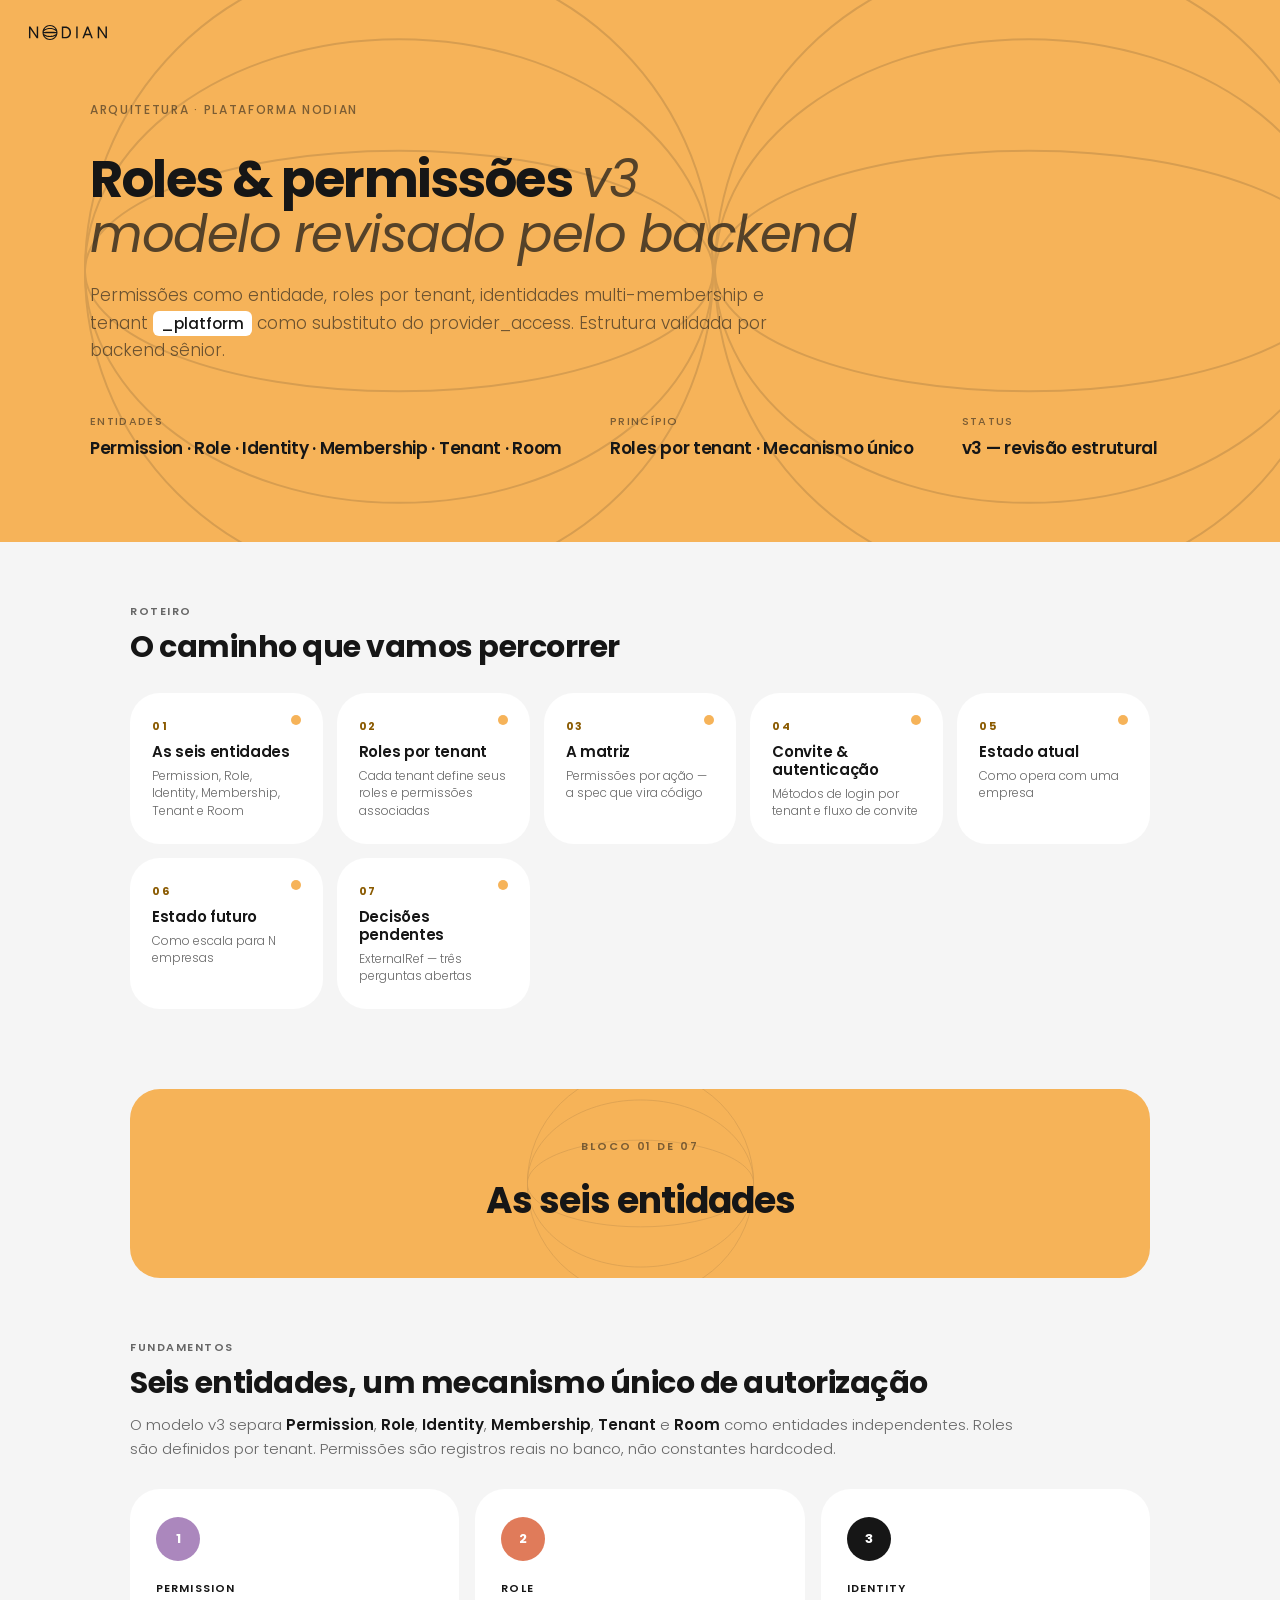
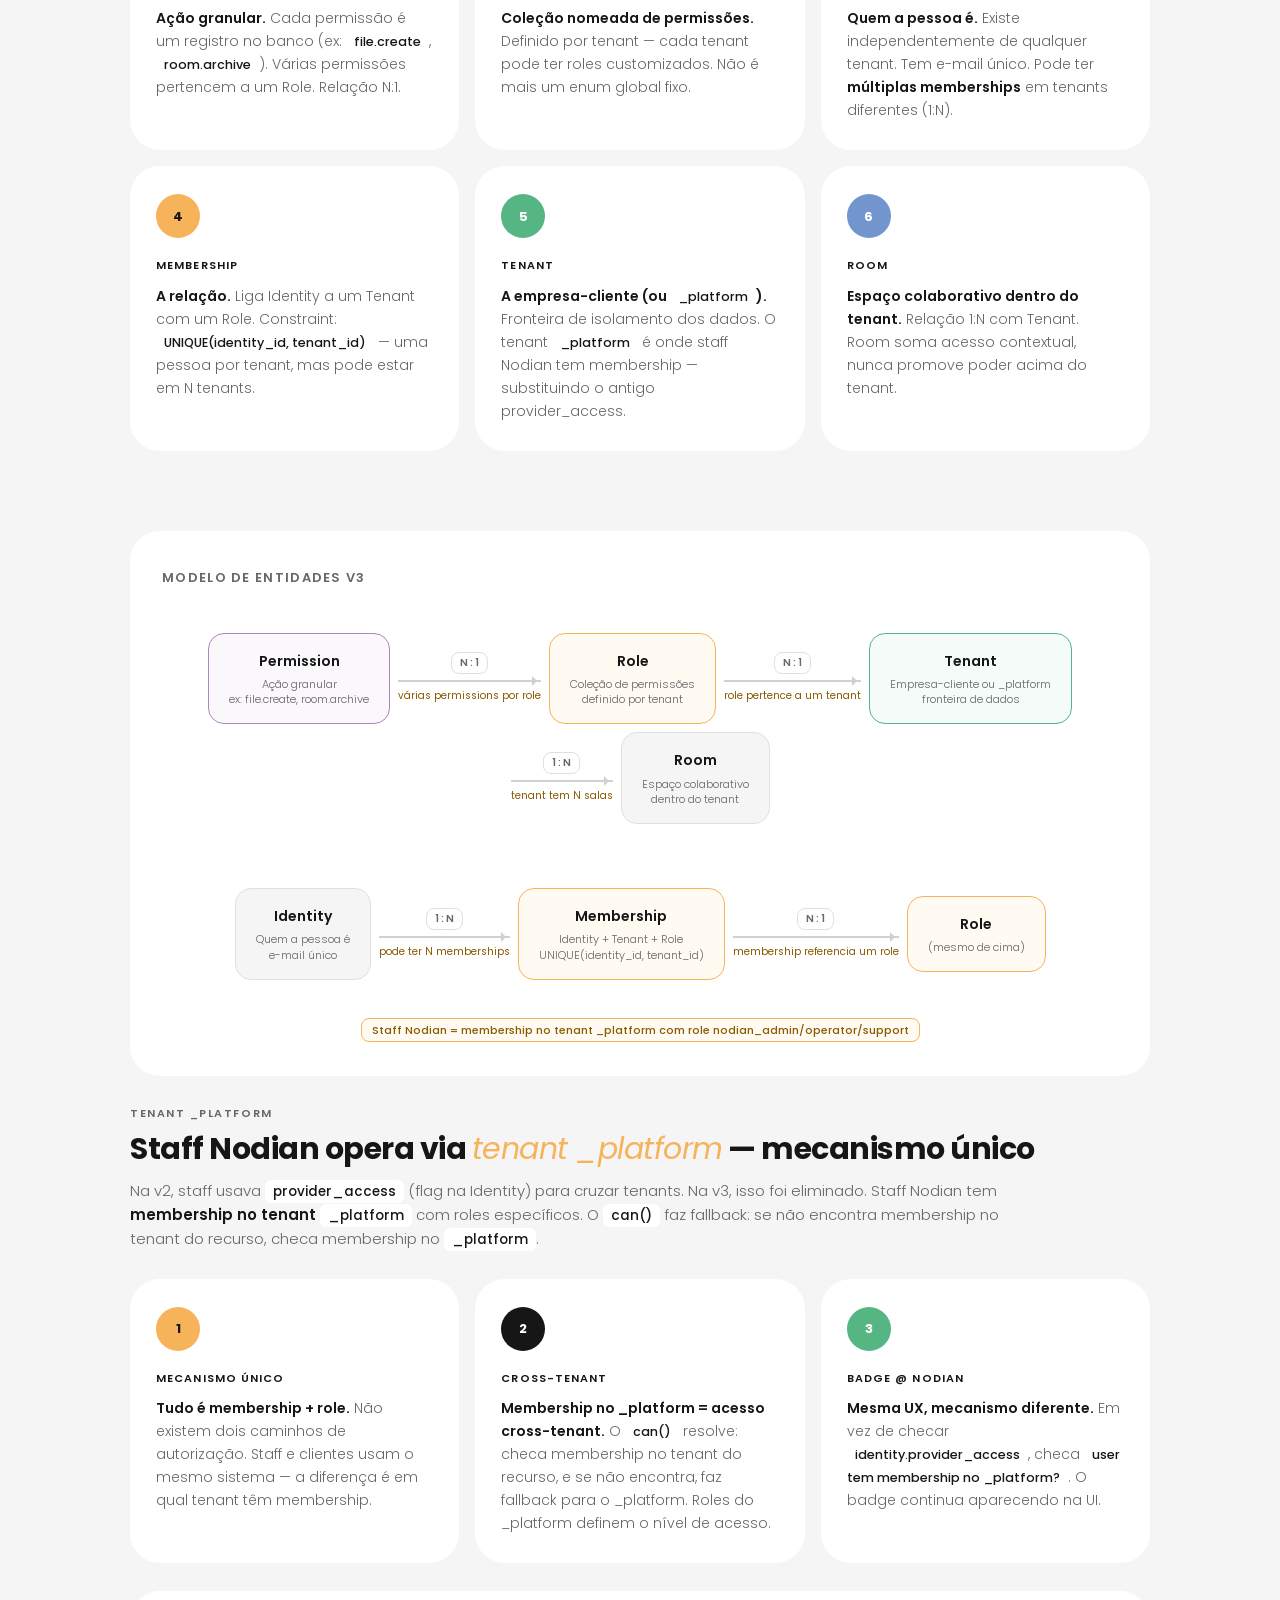
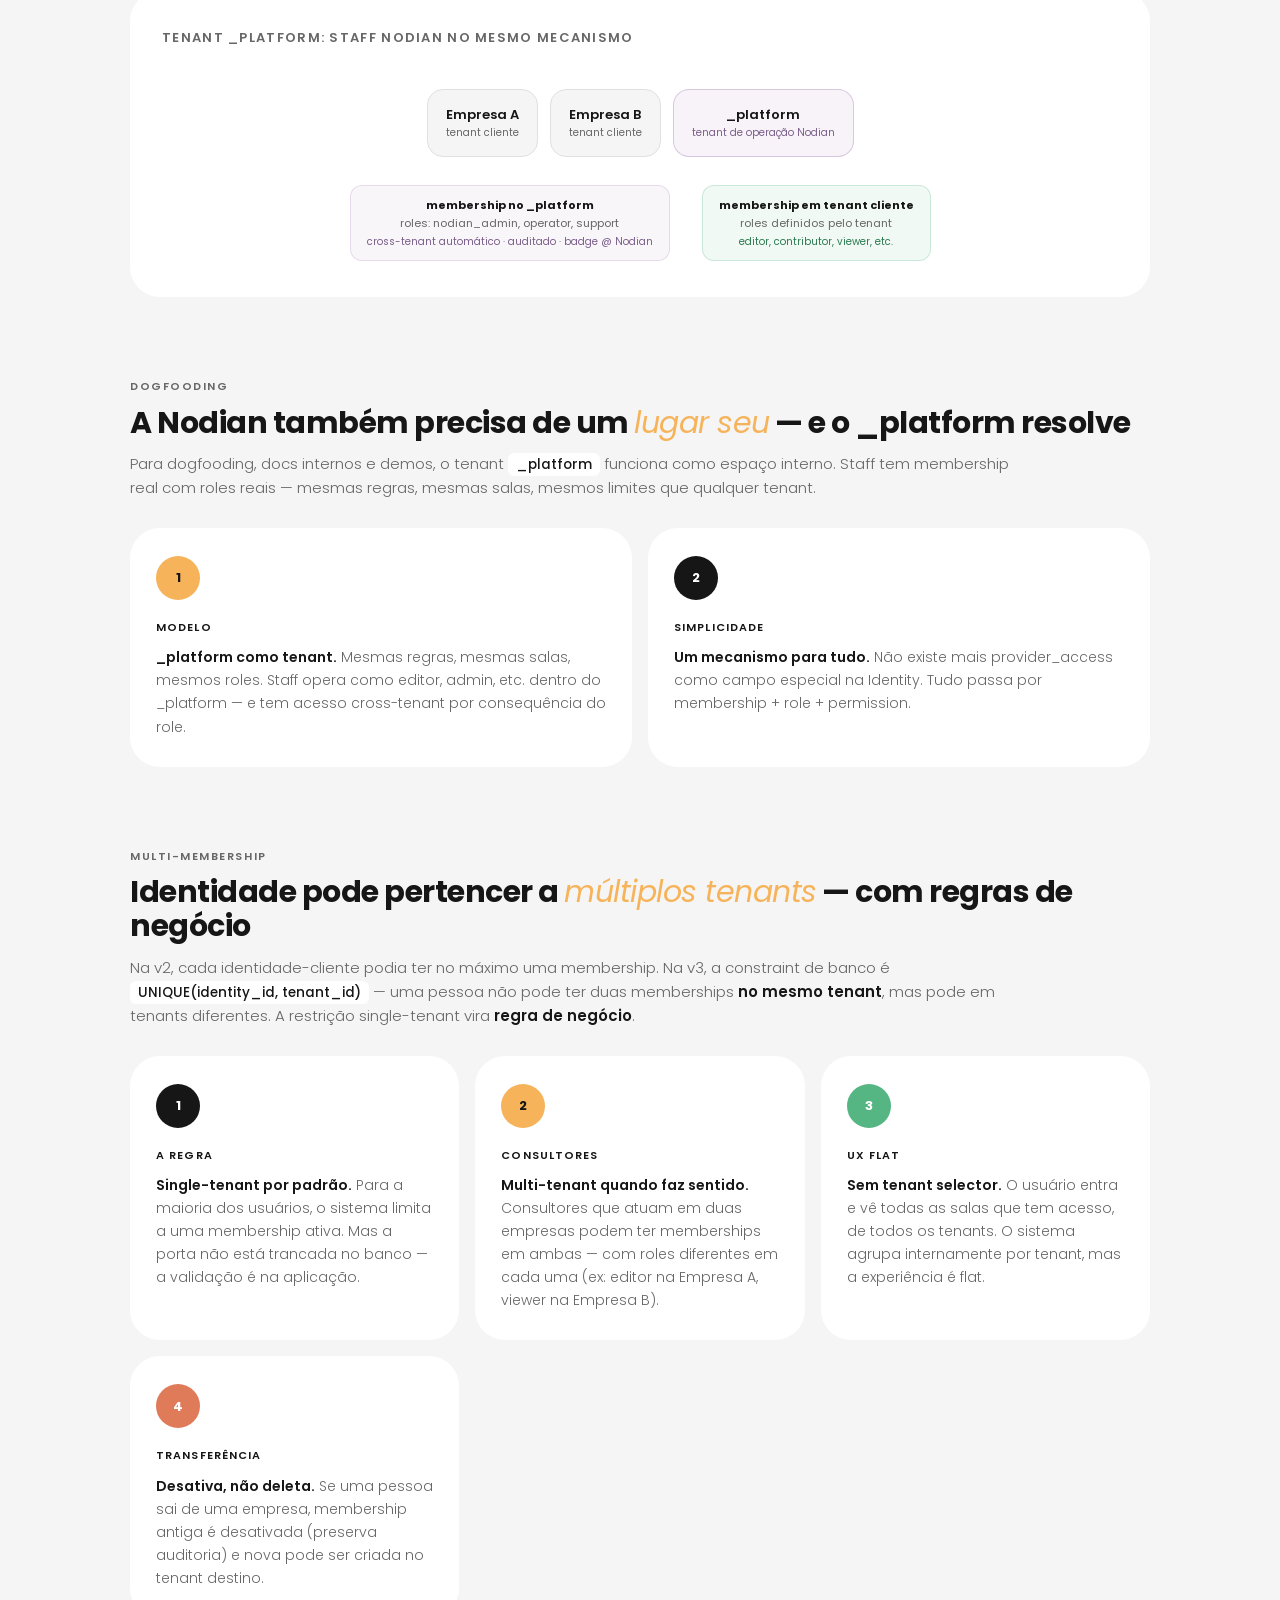
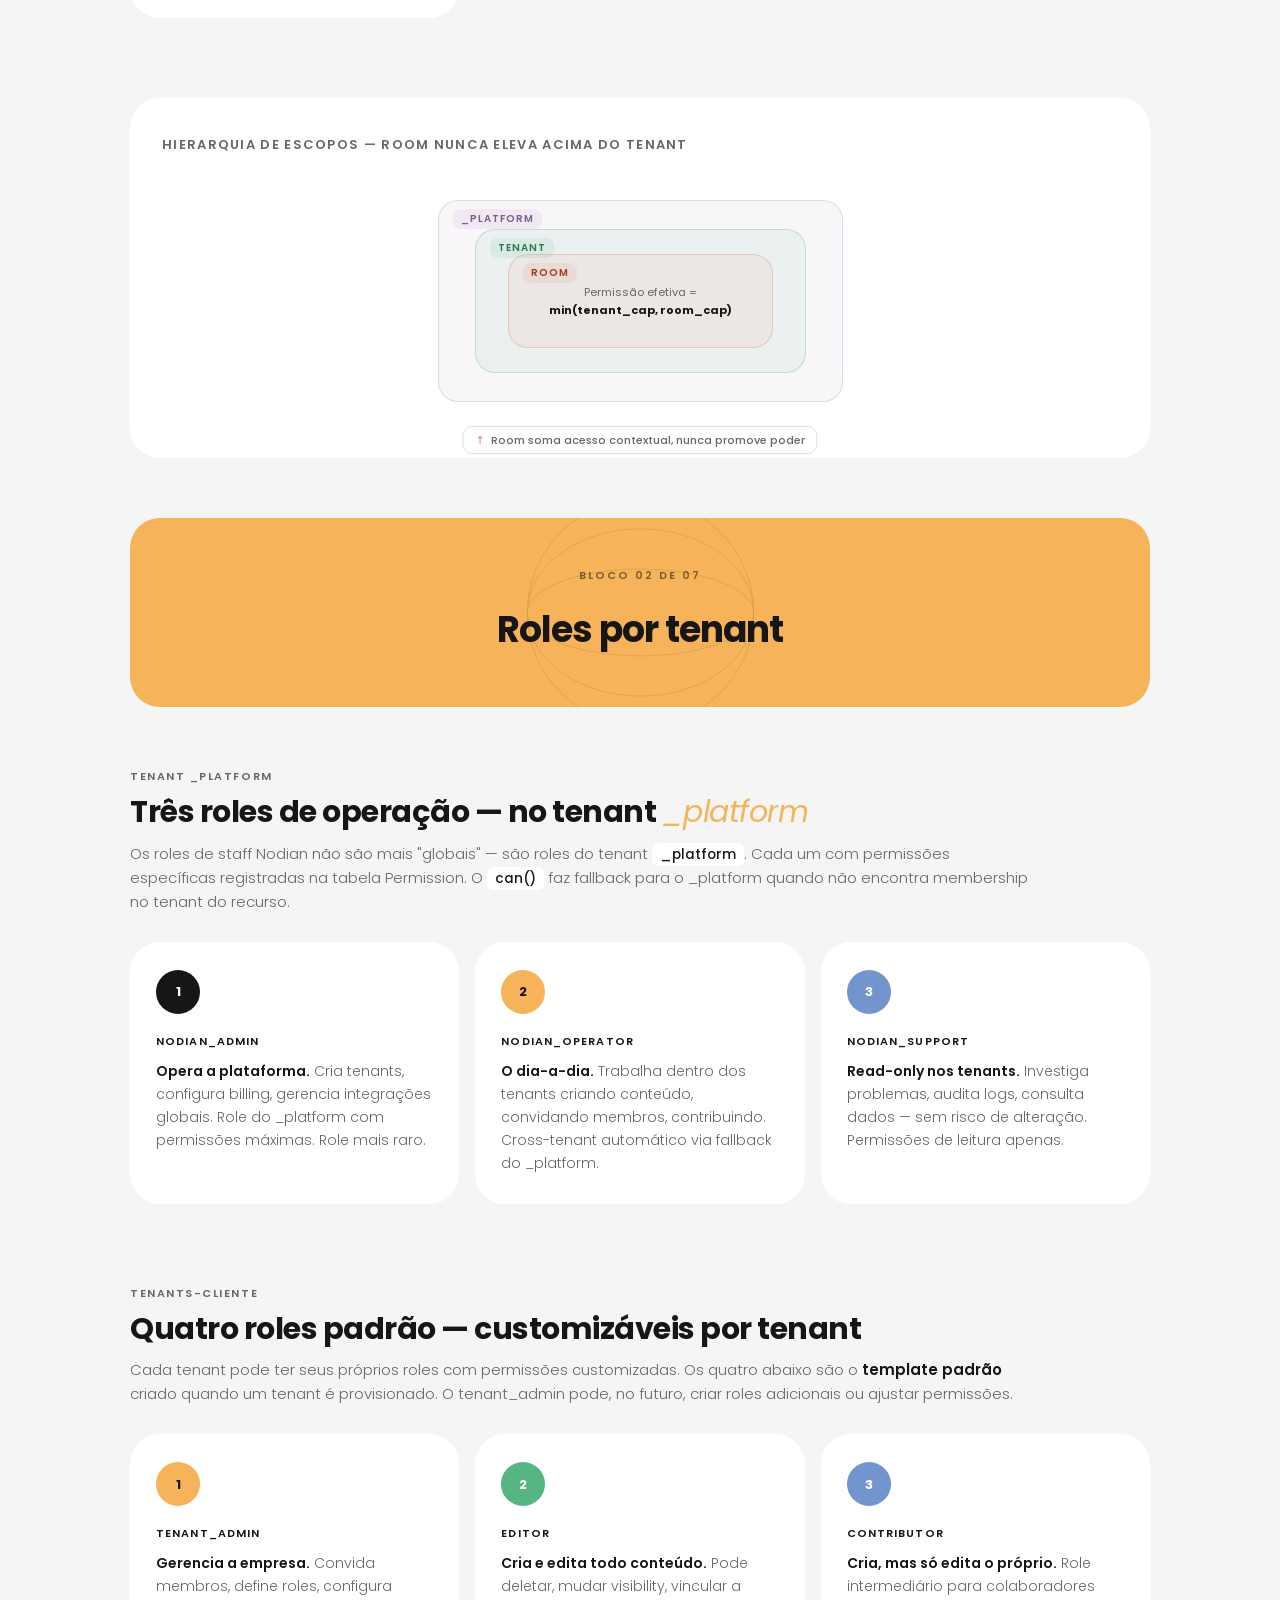
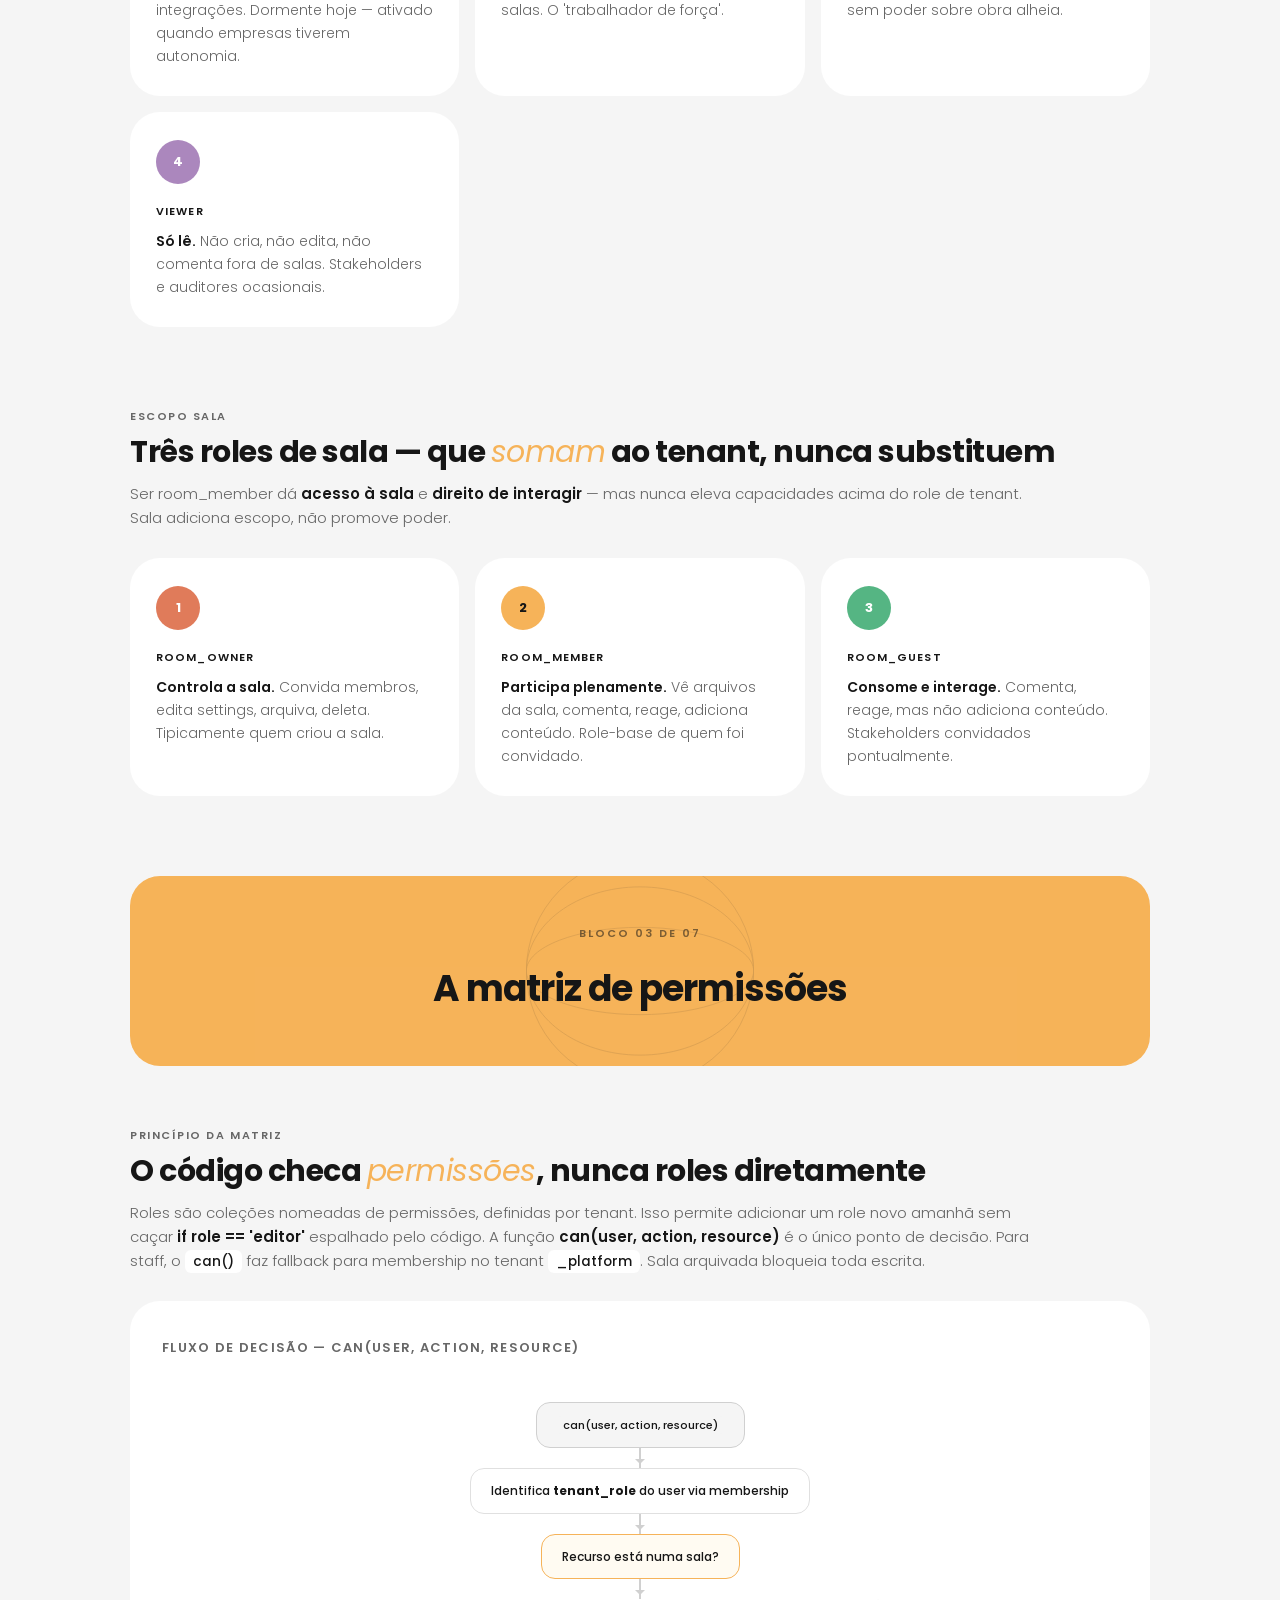
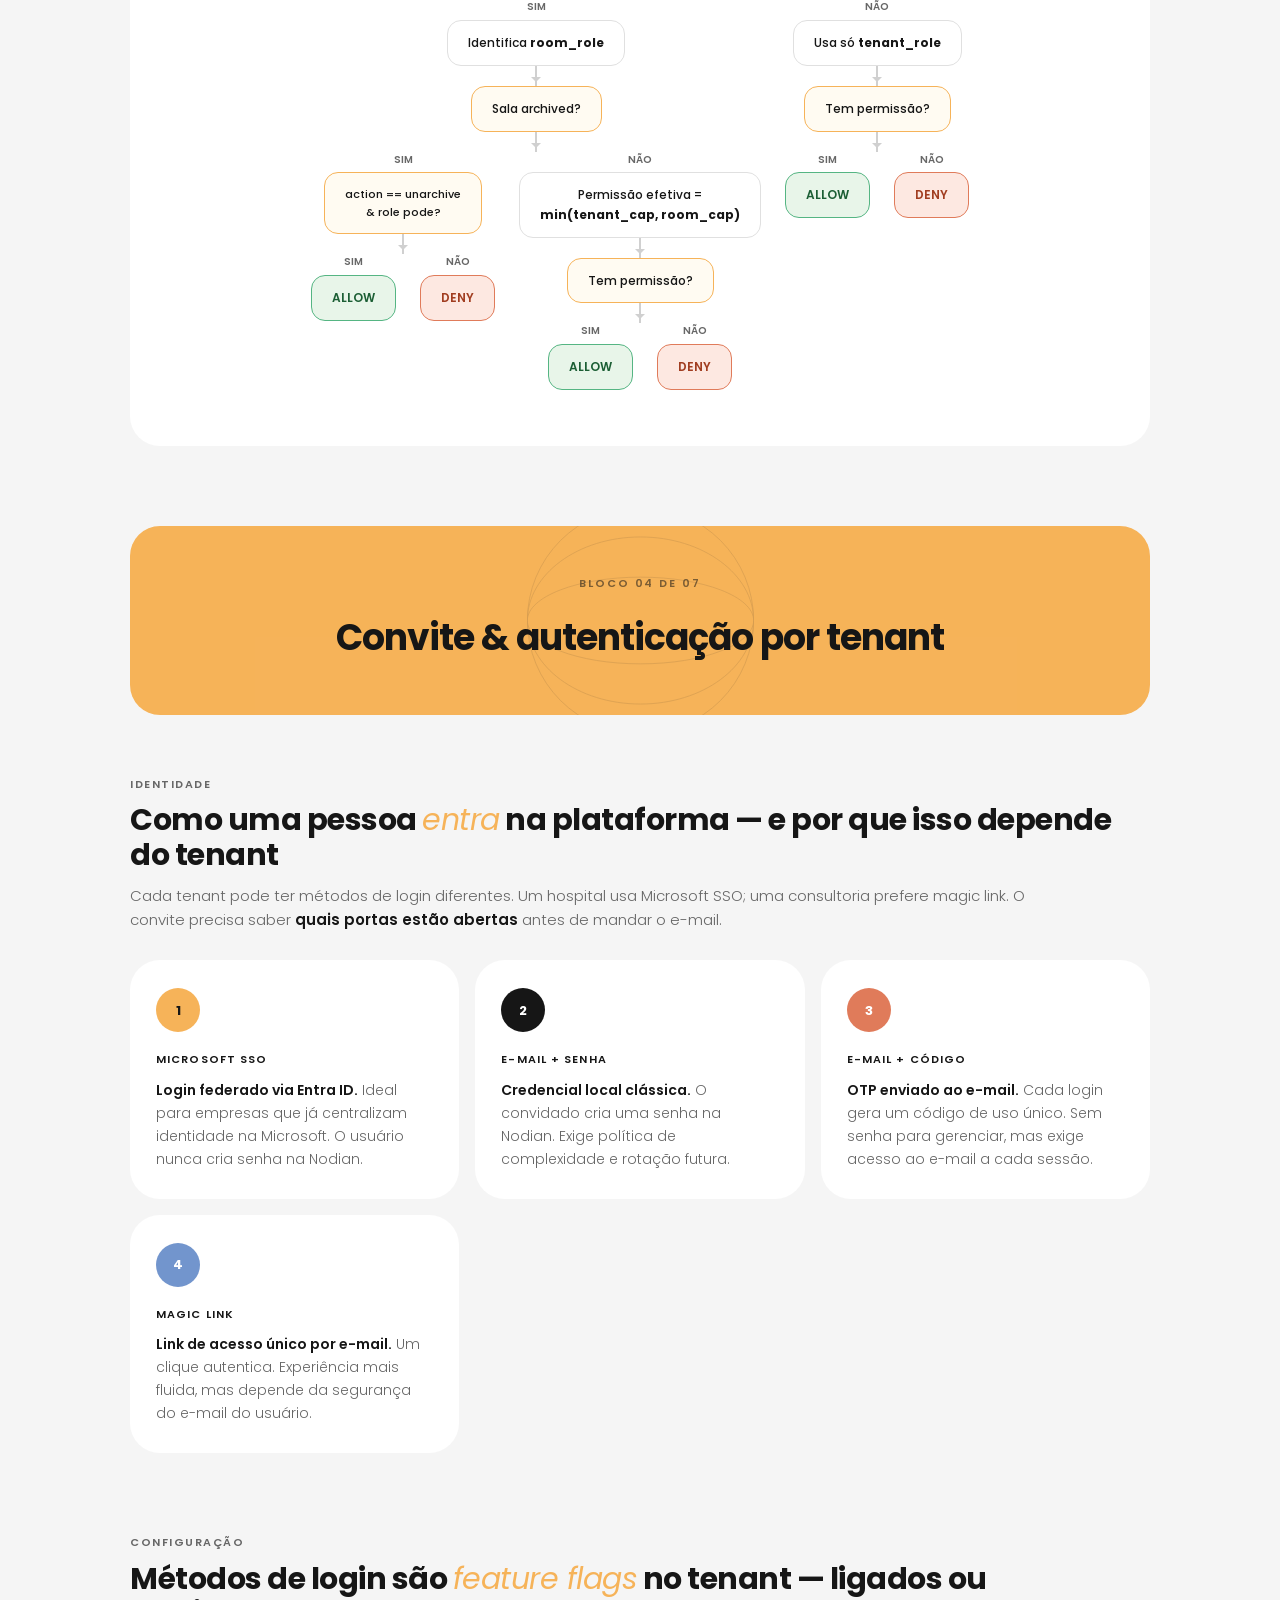
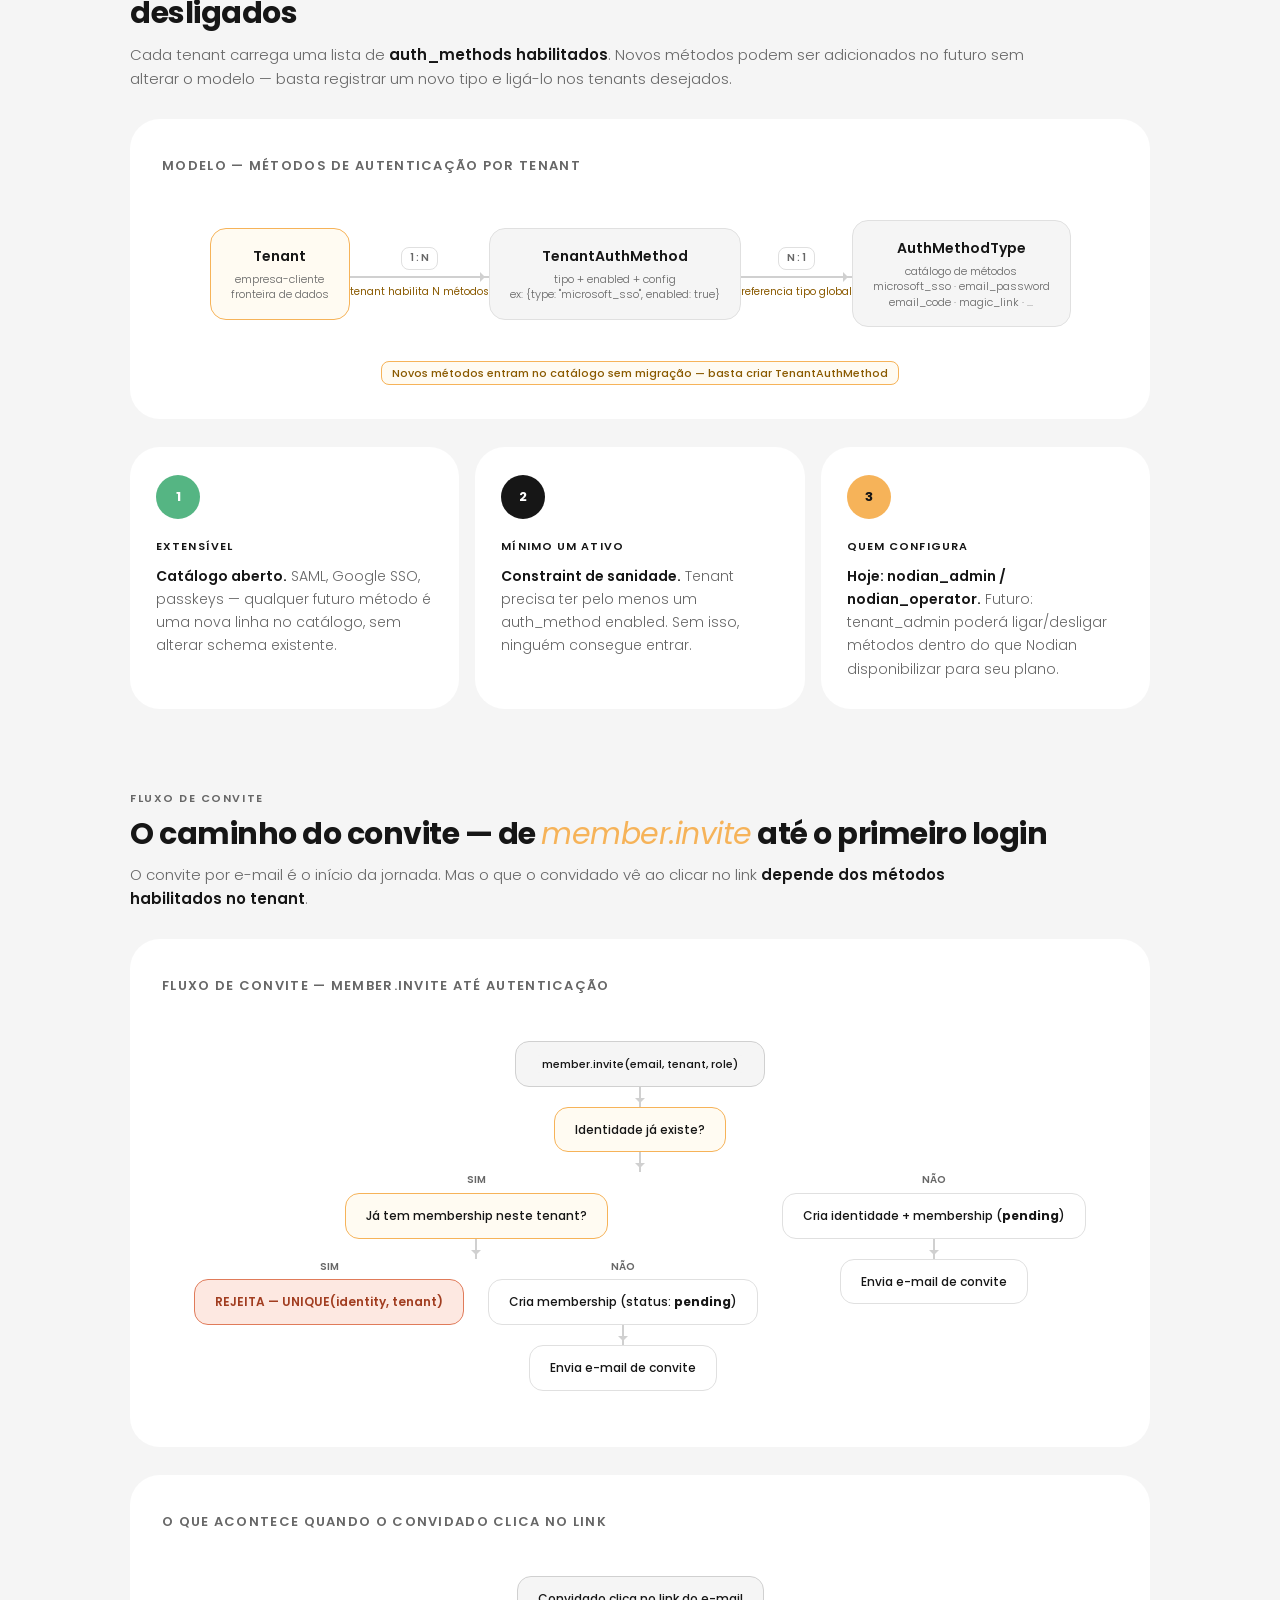
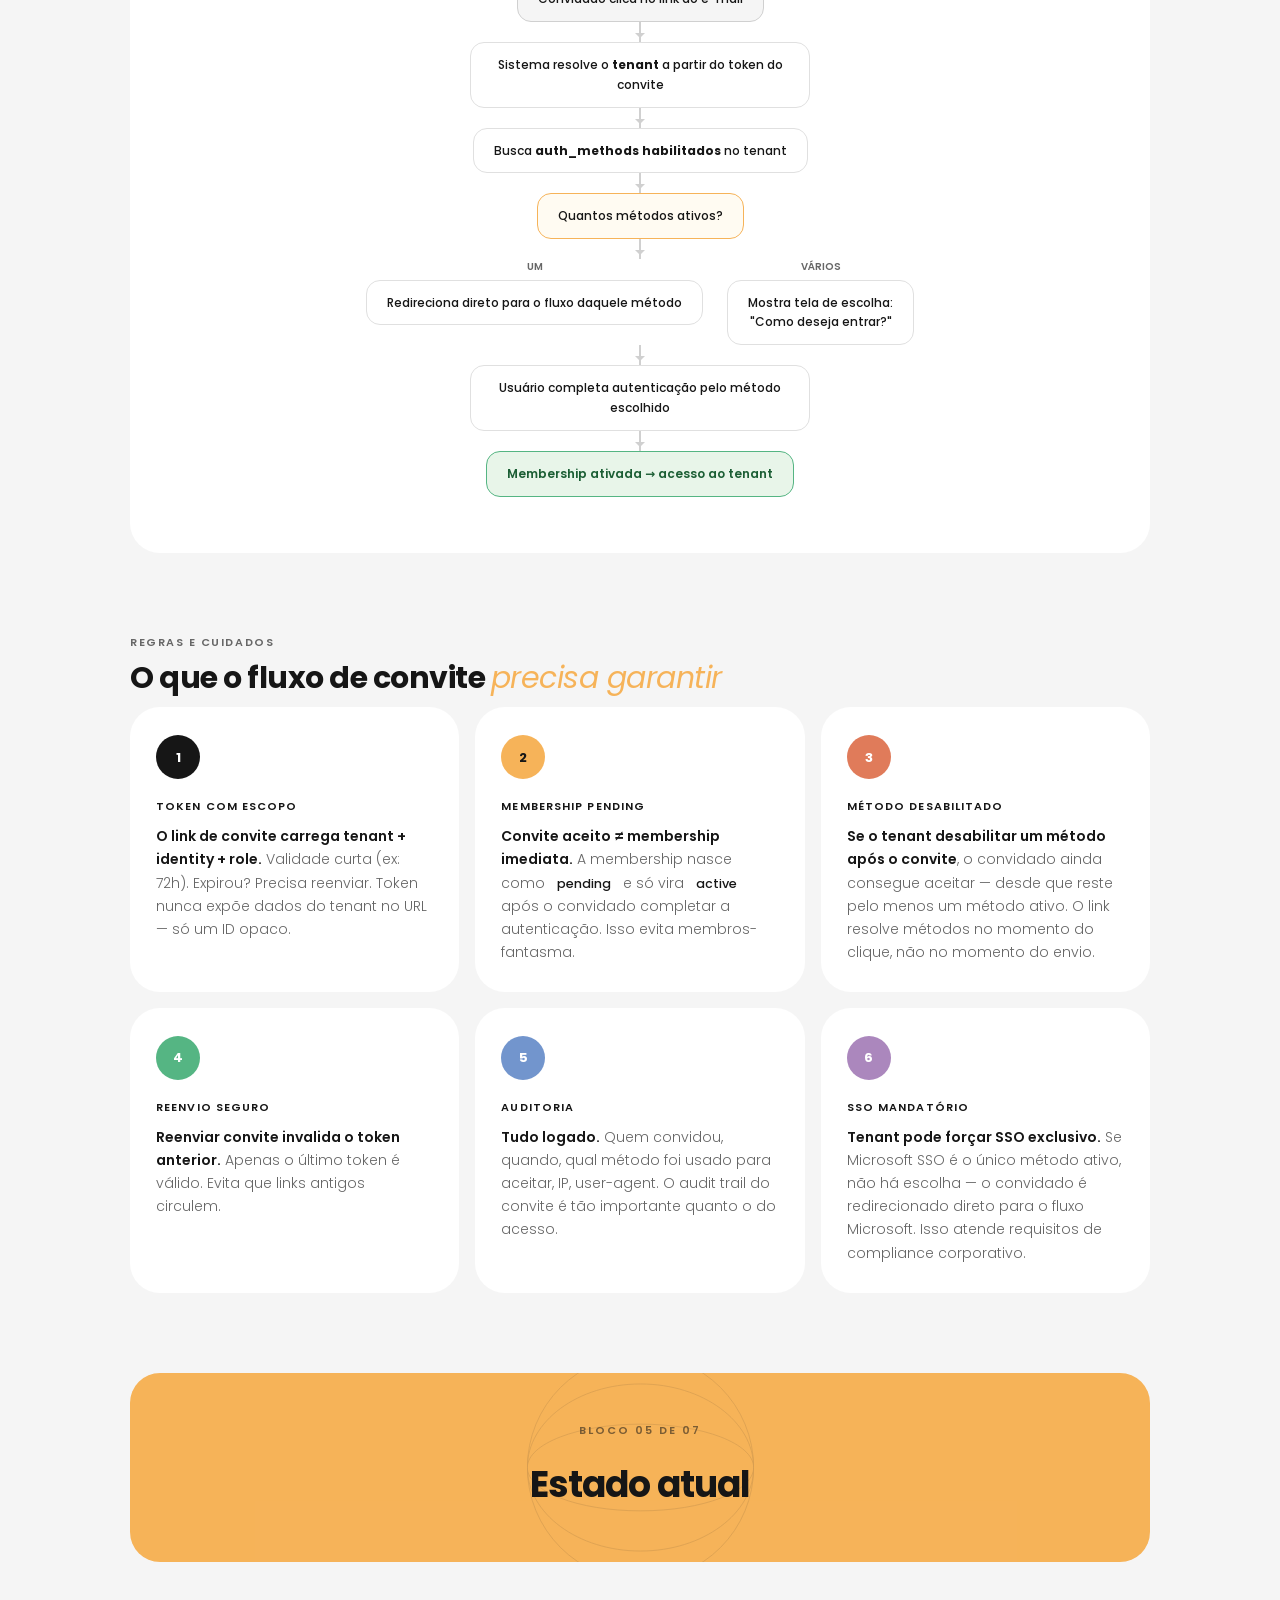
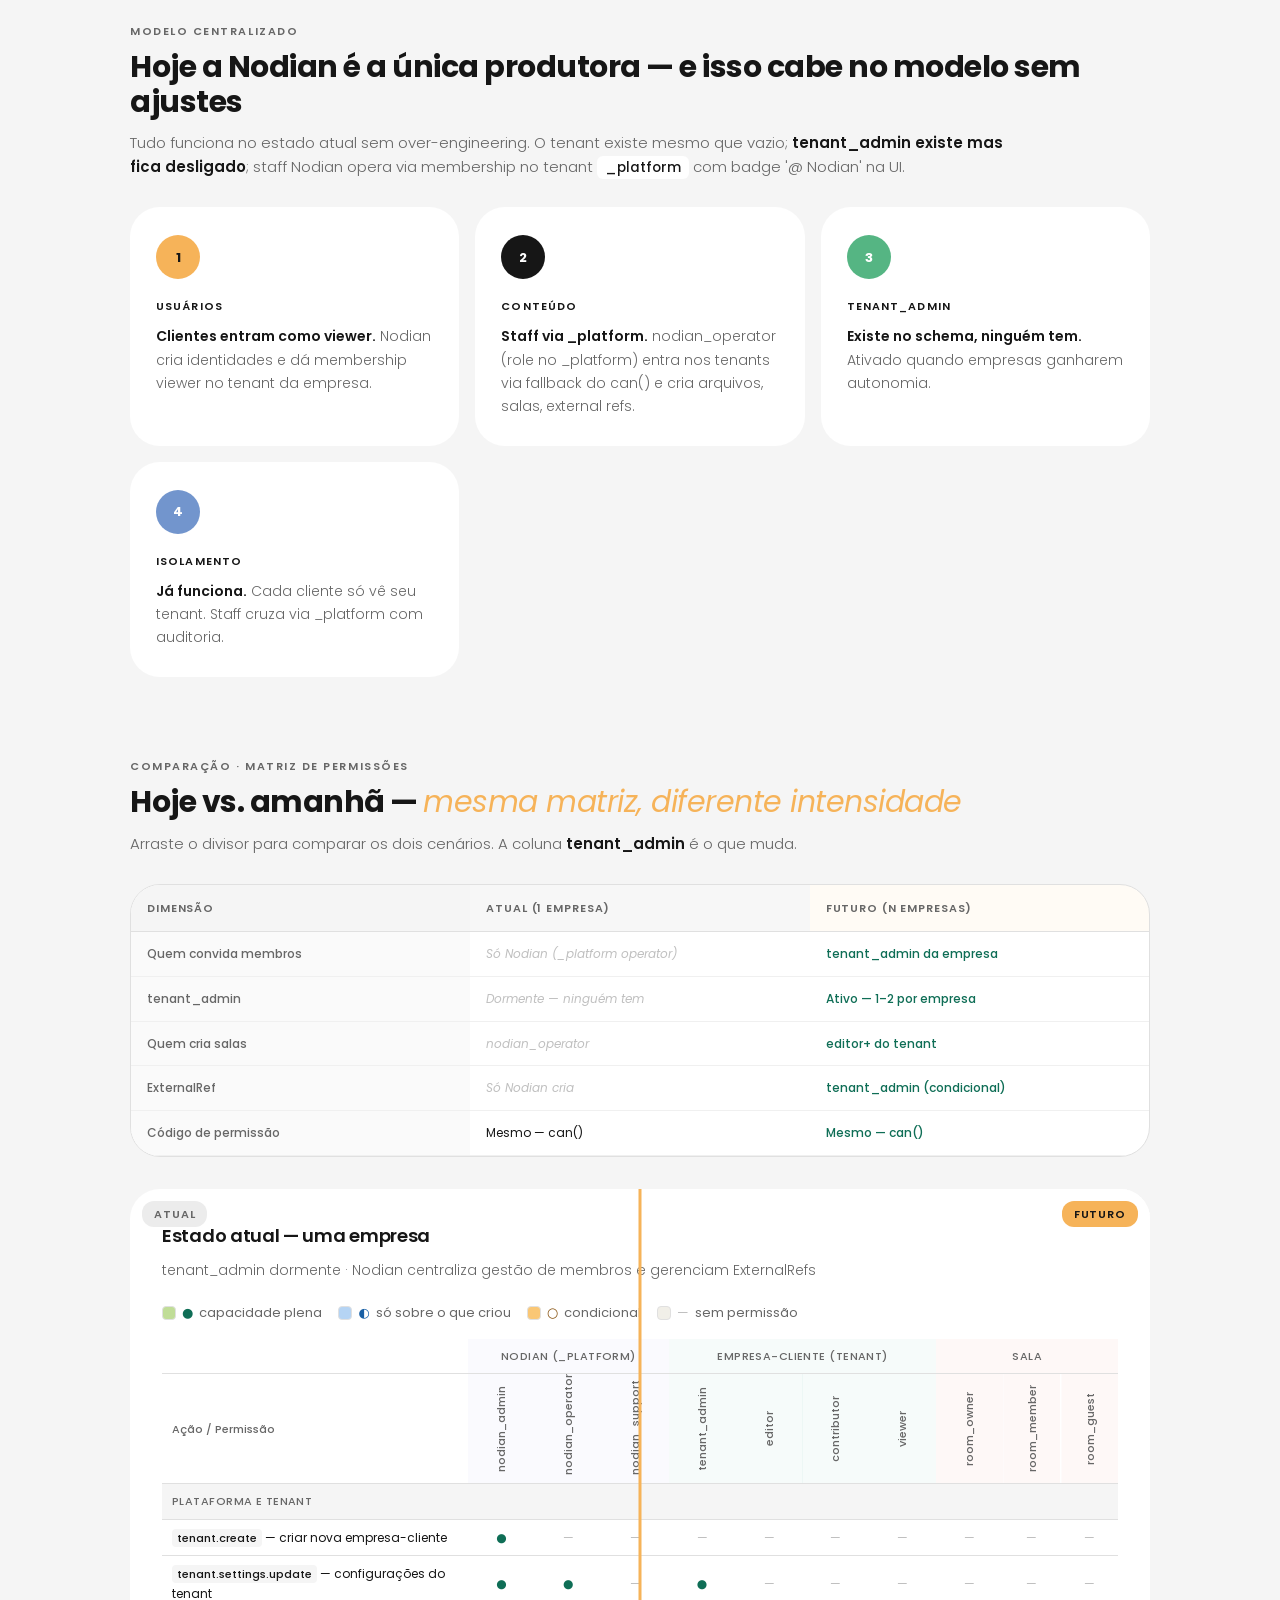
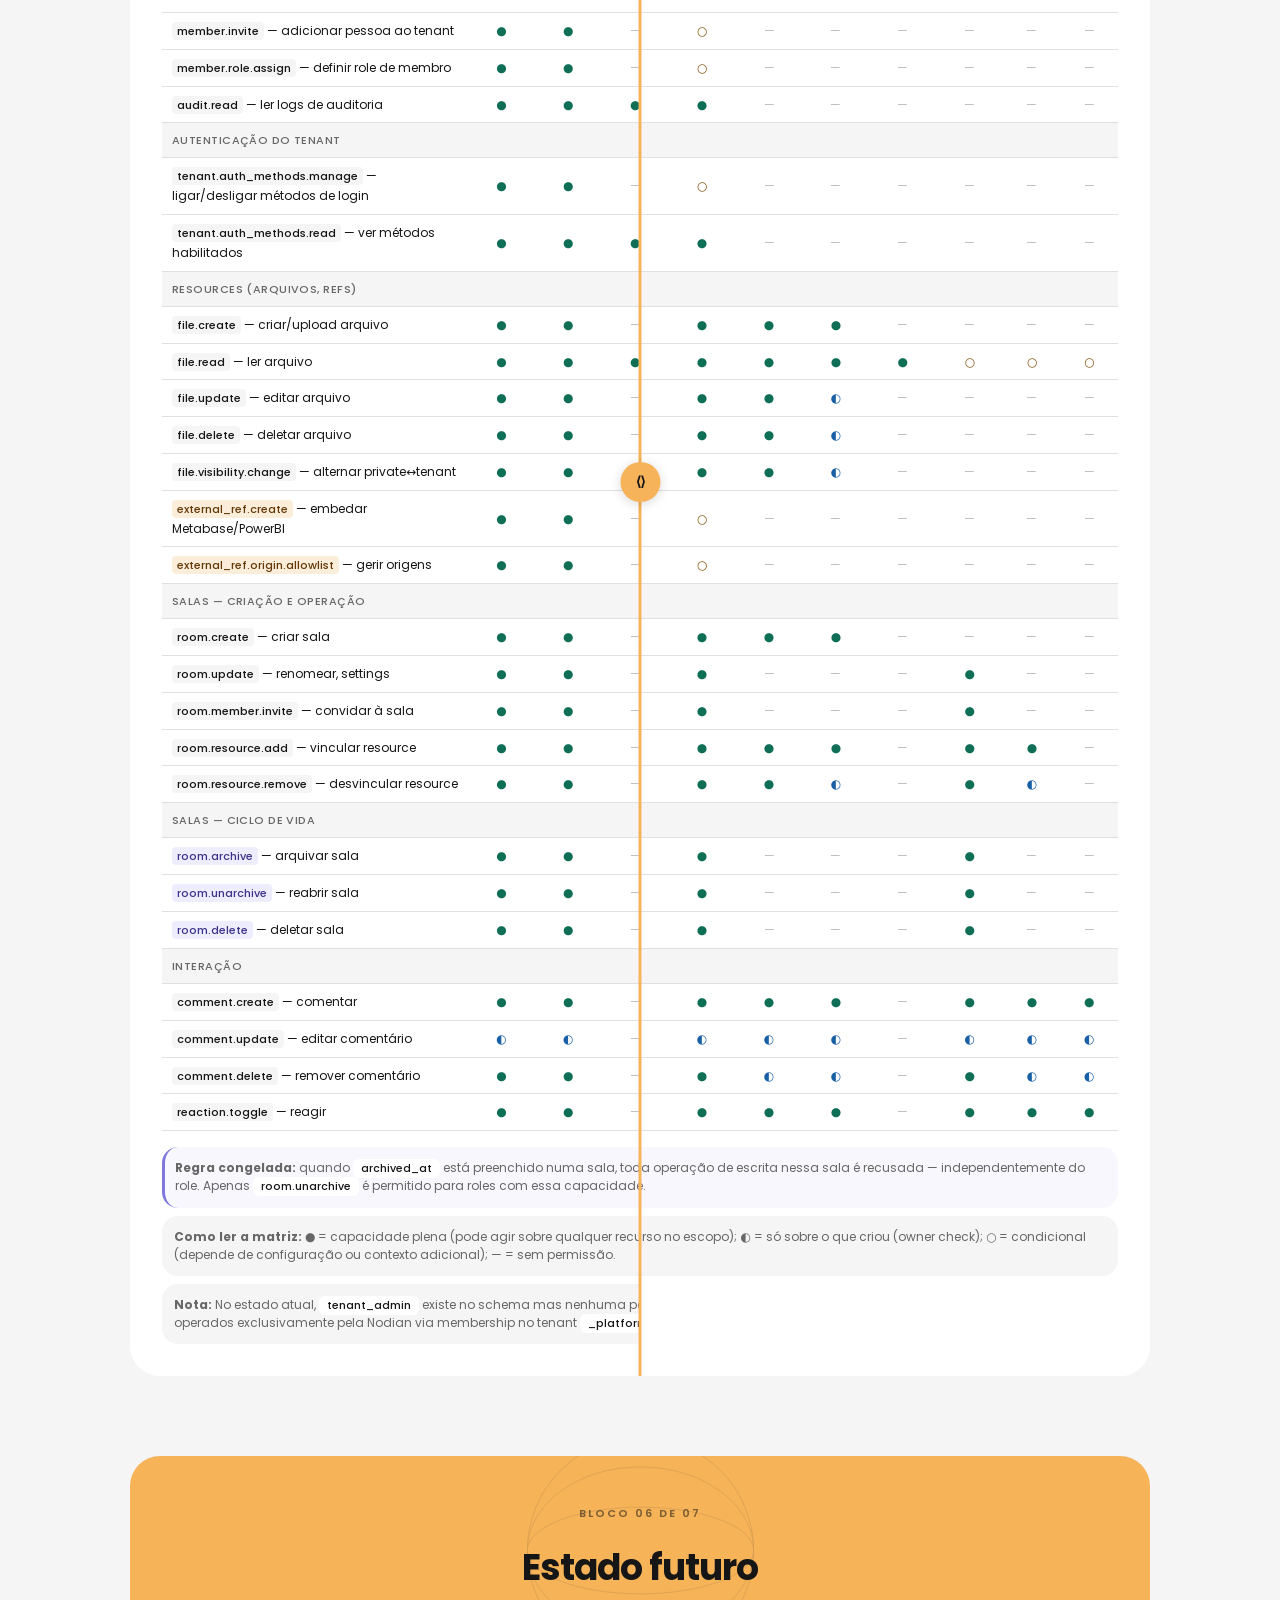
==== roles-permissions-v3.html @ 1ce11a16 "feat: roles & permissions architecture doc v3 Structural rewrite based on senior backend feedback: -" ====
<!doctype html>
<html lang="pt-br">
<head>
<meta charset="utf-8"/>
<meta name="viewport" content="width=device-width, initial-scale=1"/>
<title>Roles & Permissões v3 — Nodian</title>
<link rel="preconnect" href="https://fonts.googleapis.com"/>
<link rel="preconnect" href="https://fonts.gstatic.com" crossorigin/>
<link href="https://fonts.googleapis.com/css2?family=Poppins:ital,wght@0,300;0,400;0,500;0,600;0,700;0,900;1,400&display=swap" rel="stylesheet"/>
<style>
:root{--color-bg:#f5f5f5;--color-black:#161616;--color-gray:#676767;--color-white:#fff;--color-amber:#f6b359;--color-coral:#e07b5a;--color-red:#e3404a;--color-pink:#e23f4a;--color-lilac:#ab87bd;--color-blue:#7295cd;--color-green:#55b583;--color-sand:#c6b198;--txt-amb:#8a5a00;--txt-coral:#a13d20;--bg-amb:#fff4e0;--bg-coral:#fde8e1;--radius:30px;--radius-sm:16px;--font:'Poppins',system-ui,-apple-system,sans-serif}
*,*::before,*::after{box-sizing:border-box;margin:0;padding:0}
html{scroll-behavior:smooth}
body{background:#f5f5f5;color:#161616;font-family:'Poppins',system-ui,sans-serif;font-size:16px;line-height:1.65;overflow-y:auto;height:auto;-webkit-font-smoothing:antialiased}
a{color:#161616;text-decoration:none;border-bottom:1px solid #161616}
code{font-family:'Poppins',monospace;font-weight:500;background:#fff;padding:2px 8px;border-radius:6px;font-size:.9em;color:#161616}

/* Brand Corner */
.brand-corner{position:fixed;top:22px;left:28px;z-index:50;display:flex;align-items:center;gap:10px;pointer-events:none}
.brand-corner-logo{width:80px;height:auto;background:url("data:image/svg+xml,%3Csvg%20xmlns%3D%22http%3A%2F%2Fwww.w3.org%2F2000%2Fsvg%22%20viewBox%3D%220%200%203142.05%20603.91%22%3E%3Cpolygon%20fill%3D%22%23161616%22%20points%3D%22369.31%2065.01%20312.5%2065.01%20312.5%20443.79%2058.84%2065.01%200%2065.01%200%20538.46%2056.81%20538.46%2056.81%20159.71%20310.46%20538.46%20369.31%20538.46%20369.31%2065.01%22%2F%3E%3Cpath%20fill%3D%22%23161616%22%20d%3D%22M1458.69%2C65.01h-135.94v473.45h135.94c146.78%2C0%2C234.04-100.11%2C234.04-236.71s-87.26-236.74-234.04-236.74ZM1379.56%2C484.35V119.11h75.76c115.65%2C0%2C176.53%2C81.86%2C176.53%2C182.63s-60.88%2C182.61-176.53%2C182.61h-75.76Z%22%2F%3E%3Cpolygon%20fill%3D%22%23161616%22%20points%3D%221959.93%2065.01%201903.12%2065.01%201903.12%20538.46%201959.93%20538.46%201959.93%2065.01%22%2F%3E%3Cpath%20fill%3D%22%23161616%22%20d%3D%22M2387.4%2C65.01h-52.74l-186.01%2C473.45h60.88l49.37-127.83h204.26l49.37%2C127.83h59.54l-184.67-473.45ZM2279.88%2C356.52l81.16-210.36%2C81.16%2C210.36h-162.32Z%22%2F%3E%3Cpolygon%20fill%3D%22%23161616%22%20points%3D%223137.5%2065.01%203080.68%2065.01%203080.68%20443.79%202827.03%2065.01%202768.19%2065.01%202768.19%20538.46%202825.03%20538.46%202825.03%20159.71%203078.65%20538.46%203137.5%20538.46%203137.5%2065.01%22%2F%3E%3Cpath%20fill%3D%22%23161616%22%20d%3D%22M846.03%2C0c-166.77%2C0-301.95%2C135.19-301.95%2C301.96s135.19%2C301.96%2C301.95%2C301.96%2C301.96-135.19%2C301.96-301.96S1012.8%2C0%2C846.03%2C0ZM846.03%2C42.35c99.77%2C0%2C186.52%2C56.6%2C229.97%2C139.35-55.39-40-137.83-65.41-229.97-65.41s-174.58%2C25.41-229.97%2C65.41c43.45-82.75%2C130.2-139.35%2C229.97-139.35ZM846.03%2C331.64c109.69%2C0%2C205.6-5.82%2C257.97-14.51-4.49%2C21.23-19.96%2C51.33-66.64%2C80.04-50.45%2C31.02-118.4%2C48.11-191.34%2C48.11s-140.88-17.08-191.33-48.11c-46.68-28.7-62.15-58.81-66.64-80.04%2C52.37%2C8.69%2C148.28%2C14.51%2C257.97%2C14.51ZM588.06%2C286.78c4.49-21.23%2C19.96-51.33%2C66.64-80.04%2C50.45-31.02%2C118.4-48.11%2C191.33-48.11s140.88%2C17.08%2C191.34%2C48.11c46.68%2C28.7%2C62.15%2C58.81%2C66.64%2C80.04-52.37-8.69-148.28-14.51-257.97-14.51s-205.6%2C5.82-257.97%2C14.51ZM846.03%2C561.57c-99.77%2C0-186.52-56.6-229.97-139.35%2C55.39%2C40%2C137.83%2C65.41%2C229.97%2C65.41s174.58-25.41%2C229.97-65.41c-43.45%2C82.75-130.2%2C139.35-229.97%2C139.35Z%22%2F%3E%3C%2Fsvg%3E") no-repeat center / contain;display:block;height:20px}

/* Page Container */
.page-container{max-width:1100px;margin:0 auto;padding:0 40px 120px}

/* Hero */
.hero{background:#f6b359;padding:100px 64px 80px;margin-bottom:60px;position:relative;overflow:hidden}
.hero::before{content:'';position:absolute;top:50%;right:-5%;transform:translateY(-50%);width:140vmin;height:70vmin;background:url("data:image/svg+xml,%3Csvg%20width%3D%22322%22%20height%3D%22322%22%20viewBox%3D%220%200%20322%20322%22%20fill%3D%22none%22%20xmlns%3D%22http%3A%2F%2Fwww.w3.org%2F2000%2Fsvg%22%3E%3Ccircle%20cx%3D%22161%22%20cy%3D%22161%22%20r%3D%22160.5%22%20stroke%3D%22%23161616%22%2F%3E%3Cpath%20d%3D%22M161%2042.5C205.363%2042.5%20245.506%2055.7919%20274.547%2077.2568C303.588%2098.7219%20321.5%20128.335%20321.5%20161C321.5%20193.665%20303.588%20223.278%20274.547%20244.743C245.506%20266.208%20205.363%20279.5%20161%20279.5C116.637%20279.5%2076.4939%20266.208%2047.4531%20244.743C18.4123%20223.278%200.5%20193.665%200.5%20161C0.5%20128.335%2018.4123%2098.7219%2047.4531%2077.2568C76.4939%2055.7919%20116.637%2042.5%20161%2042.5Z%22%20stroke%3D%22%23161616%22%2F%3E%3Cpath%20d%3D%22M161%2099.5C205.413%2099.5%20245.599%20106.433%20274.664%20117.626C289.198%20123.223%20300.925%20129.875%20309.011%20137.236C317.096%20144.598%20321.5%20152.629%20321.5%20161C321.5%20169.371%20317.096%20177.402%20309.011%20184.764C300.925%20192.125%20289.198%20198.777%20274.664%20204.374C245.599%20215.567%20205.413%20222.5%20161%20222.5C116.587%20222.5%2076.4006%20215.567%2047.3359%20204.374C32.8022%20198.777%2021.0745%20192.125%2012.9893%20184.764C4.90415%20177.402%200.5%20169.371%200.5%20161C0.5%20152.629%204.90415%20144.598%2012.9893%20137.236C21.0745%20129.875%2032.8022%20123.223%2047.3359%20117.626C76.4006%20106.433%20116.587%2099.5%20161%2099.5Z%22%20stroke%3D%22%23161616%22%2F%3E%3C%2Fsvg%3E") repeat-x right center / 50% 100%;opacity:.14;pointer-events:none}
.hero-content{max-width:1100px;margin:0 auto;position:relative;z-index:1}
.hero-eyebrow{font-size:12px;font-weight:500;letter-spacing:0.14em;text-transform:uppercase;color:rgba(22,22,22,.55);margin-bottom:32px}
.hero-title{font-size:clamp(32px,4vw,52px);font-weight:700;line-height:1.08;letter-spacing:-1.5px;color:#161616;margin-bottom:20px}
.hero-title em{font-style:italic;font-weight:400;color:rgba(22,22,22,.72)}
.hero-sub{font-size:17px;font-weight:300;color:rgba(22,22,22,.62);max-width:700px;margin-bottom:48px;line-height:1.6}
.hero-meta{display:flex;gap:48px;flex-wrap:wrap}
.meta-item-lbl{font-size:11px;font-weight:500;letter-spacing:0.12em;text-transform:uppercase;color:rgba(22,22,22,.55);margin-bottom:4px}
.meta-item-val{font-size:17px;font-weight:600;color:#161616;letter-spacing:-0.3px}

/* Block sections */
section.block{margin-bottom:80px}
.block-eyebrow{font-size:11px;font-weight:600;letter-spacing:0.14em;text-transform:uppercase;color:#676767;margin-bottom:10px}
.block-title{font-size:clamp(22px,2.4vw,30px);font-weight:700;line-height:1.15;letter-spacing:-0.5px;color:#161616;margin-bottom:12px}
.block-title em{font-style:italic;font-weight:400;color:#f6b359}
.block-lead{font-size:15px;font-weight:300;line-height:1.6;color:#676767;max-width:900px;margin-bottom:28px}
.block-lead strong{font-weight:600;color:#161616}

/* Insight grid */
.insight-grid{display:grid;grid-template-columns:repeat(auto-fit,minmax(280px,1fr));gap:16px}
.insight{background:#fff;border-radius:30px;padding:28px 26px}
.insight-dot{width:44px;height:44px;border-radius:50%;margin-bottom:18px;display:flex;align-items:center;justify-content:center;font-weight:700;font-size:13px;color:#fff}
.insight.amber .insight-dot{background:#f6b359;color:#161616}
.insight.black .insight-dot{background:#161616}
.insight.coral .insight-dot{background:#e07b5a}
.insight.blue .insight-dot{background:#7295cd}
.insight.green .insight-dot{background:#55b583}
.insight.lilac .insight-dot{background:#ab87bd}
.insight-label{font-size:11px;font-weight:600;letter-spacing:0.1em;text-transform:uppercase;color:#161616;margin-bottom:10px}
.insight-text{font-size:14px;font-weight:300;line-height:1.65;color:#676767}
.insight-text strong{font-weight:600;color:#161616}

/* Block Divider */
.block-divider{background:#f6b359;border-radius:30px;padding:48px 40px;margin:60px 0;text-align:center;position:relative;overflow:hidden}
.block-divider::before{content:'';position:absolute;inset:-10%;width:120%;height:120%;background:url("data:image/svg+xml,%3Csvg%20width%3D%22322%22%20height%3D%22322%22%20viewBox%3D%220%200%20322%20322%22%20fill%3D%22none%22%20xmlns%3D%22http%3A%2F%2Fwww.w3.org%2F2000%2Fsvg%22%3E%3Ccircle%20cx%3D%22161%22%20cy%3D%22161%22%20r%3D%22160.5%22%20stroke%3D%22%23222222%22%2F%3E%3Cpath%20d%3D%22M161%2042.5C205.363%2042.5%20245.506%2055.7919%20274.547%2077.2568C303.588%2098.7219%20321.5%20128.335%20321.5%20161C321.5%20193.665%20303.588%20223.278%20274.547%20244.743C245.506%20266.208%20205.363%20279.5%20161%20279.5C116.637%20279.5%2076.4939%20266.208%2047.4531%20244.743C18.4123%20223.278%200.5%20193.665%200.5%20161C0.5%20128.335%2018.4123%2098.7219%2047.4531%2077.2568C76.4939%2055.7919%20116.637%2042.5%20161%2042.5Z%22%20stroke%3D%22%23222222%22%2F%3E%3Cpath%20d%3D%22M161%2099.5C205.413%2099.5%20245.599%20106.433%20274.664%20117.626C289.198%20123.223%20300.925%20129.875%20309.011%20137.236C317.096%20144.598%20321.5%20152.629%20321.5%20161C321.5%20169.371%20317.096%20177.402%20309.011%20184.764C300.925%20192.125%20289.198%20198.777%20274.664%20204.374C245.599%20215.567%20205.413%20222.5%20161%20222.5C116.587%20222.5%2076.4006%20215.567%2047.3359%20204.374C32.8022%20198.777%2021.0745%20192.125%2012.9893%20184.764C4.90415%20177.402%200.5%20169.371%200.5%20161C0.5%20152.629%204.90415%20144.598%2012.9893%20137.236C21.0745%20129.875%2032.8022%20123.223%2047.3359%20117.626C76.4006%20106.433%20116.587%2099.5%20161%2099.5Z%22%20stroke%3D%22%23222222%22%2F%3E%3C%2Fsvg%3E") no-repeat center / contain;opacity:.15;pointer-events:none}
.block-divider-eyebrow{font-size:11px;font-weight:600;letter-spacing:0.18em;text-transform:uppercase;color:rgba(22,22,22,.55);margin-bottom:16px;position:relative;z-index:1}
.block-divider-title{font-size:clamp(24px,3vw,36px);font-weight:700;letter-spacing:-1px;color:#161616;position:relative;z-index:1}

/* Index grid */
.index-grid{display:grid;grid-template-columns:repeat(auto-fit,minmax(160px,1fr));gap:14px;margin-top:28px}
.index-card{background:#fff;border-radius:30px;padding:24px 22px;position:relative}
.index-card::before{content:'';position:absolute;top:22px;right:22px;width:10px;height:10px;border-radius:50%;background:#f6b359}
.index-num{font-size:11px;font-weight:700;letter-spacing:0.14em;color:#8a5a00;margin-bottom:8px}
.index-name{font-size:15px;font-weight:600;color:#161616;letter-spacing:-0.3px;line-height:1.2;margin-bottom:6px}
.index-desc{font-size:12px;font-weight:300;color:#676767;line-height:1.45}

/* Matrix */
.matrix-section{background:#fff;border-radius:30px;padding:32px;margin:32px 0;overflow-x:auto}
.matrix-section h3{font-size:18px;font-weight:600;margin-bottom:8px;letter-spacing:-0.3px}
.matrix-section .matrix-sub{font-size:14px;font-weight:300;color:#676767;margin-bottom:20px}
.legend{display:flex;gap:16px;flex-wrap:wrap;margin:0 0 16px;font-size:13px;color:#676767}
.legend-item{display:flex;align-items:center;gap:6px}
.dot{width:14px;height:14px;border-radius:4px;display:inline-block;border:0.5px solid #e0e0e0}
.matrix{width:100%;border-collapse:collapse;font-size:12px;table-layout:fixed}
.matrix th,.matrix td{padding:8px 6px;border-bottom:0.5px solid #e0e0e0;text-align:center;vertical-align:middle}
.matrix th{font-weight:500;font-size:11px;color:#676767}
.matrix th.role-head{writing-mode:vertical-rl;transform:rotate(180deg);height:110px;padding:8px 4px;white-space:nowrap}
.matrix td.action{text-align:left;font-size:12px;padding-left:10px}
.matrix td.action code{font-family:'Poppins',monospace;font-size:11px;color:#161616;background:#f5f5f5;padding:1px 5px;border-radius:4px}
.matrix tr.section-row td{background:#f5f5f5;font-weight:500;font-size:11px;color:#676767;text-transform:uppercase;letter-spacing:0.04em;padding:8px 10px;text-align:left}
.matrix tr.pending td.action code{background:#FAEEDA;color:#633806}
.matrix tr.lifecycle td.action code{background:#EEEDFE;color:#3C3489}
.cell-full{color:#0F6E56;font-weight:500}
.cell-own{color:#185FA5;font-weight:500}
.cell-cond{color:#854F0B;font-weight:500}
.cell-no{color:#c0c0c0}
.col-group-head{font-weight:500;font-size:11px;color:#676767;text-transform:uppercase;letter-spacing:0.04em;text-align:center;padding:6px 4px;border-bottom:0.5px solid #d0d0d0}
.col-nodian{background:rgba(127,119,221,0.04)}
.col-tenant{background:rgba(29,158,117,0.04)}
.col-room{background:rgba(216,90,48,0.04)}
.matrix-note{font-size:12px;color:#676767;line-height:1.5;margin:1rem 0 0;padding:12px;background:#f5f5f5;border-radius:16px}
.matrix-note+.matrix-note{margin-top:8px}
.frozen-rule{border-left:3px solid #7F77DD;padding-left:10px;background:rgba(127,119,221,0.06)}
.dormant{opacity:0.35}

/* Matrix Toggle */
.matrix-toggle{display:flex;gap:0;margin-bottom:24px;background:#f5f5f5;border-radius:30px;padding:4px;width:fit-content}
.matrix-toggle button{border:none;background:transparent;font-family:'Poppins',sans-serif;font-size:13px;font-weight:500;padding:10px 20px;border-radius:26px;cursor:pointer;color:#676767;transition:all .2s ease}
.matrix-toggle button.active{background:#fff;color:#161616;box-shadow:0 2px 8px rgba(0,0,0,.08)}
.matrix-toggle button:hover:not(.active){color:#161616}
.matrix-panel{display:none}
.matrix-panel.active{display:block}

/* Before/After Slider */
.compare-container{position:relative;overflow:hidden;border-radius:30px;background:#fff;margin:32px 0;user-select:none;-webkit-user-select:none}
.compare-layer{padding:32px;overflow-x:auto}
.compare-layer--after{position:absolute;top:0;left:0;right:0;bottom:0;overflow:hidden;clip-path:inset(0 0 0 0);background:#fff}
.compare-layer--after .compare-layer{height:100%;overflow-y:auto;background:#fff}
.compare-divider{position:absolute;top:0;bottom:0;width:3px;background:#f6b359;cursor:ew-resize;z-index:10;left:50%;transform:translateX(-50%)}
.compare-divider::before{content:'';position:absolute;top:50%;left:50%;transform:translate(-50%,-50%);width:40px;height:40px;border-radius:50%;background:#f6b359;box-shadow:0 2px 12px rgba(0,0,0,.15)}
.compare-divider::after{content:'⟨⟩';position:absolute;top:50%;left:50%;transform:translate(-50%,-50%);font-size:14px;font-weight:700;color:#161616;letter-spacing:-2px}
.compare-label{position:absolute;top:12px;padding:4px 12px;border-radius:12px;font-size:11px;font-weight:600;letter-spacing:0.08em;text-transform:uppercase;z-index:5;pointer-events:none}
.compare-label--before{left:12px;background:rgba(22,22,22,.08);color:#676767}
.compare-label--after{right:12px;background:#f6b359;color:#161616}

/* Diagrams */
.diagram{background:#fff;border-radius:30px;padding:36px 32px;margin:28px 0;overflow-x:auto}
.diagram-title{font-size:13px;font-weight:600;letter-spacing:0.1em;text-transform:uppercase;color:#676767;margin-bottom:24px}

/* ER Diagram */
.er-diagram{display:flex;align-items:center;justify-content:center;gap:0;flex-wrap:nowrap;min-width:700px;padding:20px 0}
.er-entity{background:#f5f5f5;border:1.5px solid #e0e0e0;border-radius:16px;padding:16px 20px;text-align:center;min-width:120px;position:relative}
.er-entity--highlight{border-color:#f6b359;background:#fffbf2}
.er-entity-name{font-size:14px;font-weight:600;color:#161616;margin-bottom:4px}
.er-entity-desc{font-size:11px;font-weight:300;color:#676767;line-height:1.4}
.er-connector{display:flex;flex-direction:column;align-items:center;min-width:80px;position:relative}
.er-connector-line{width:100%;height:2px;background:#d0d0d0;position:relative}
.er-connector-line::after{content:'';position:absolute;right:-1px;top:-4px;border:5px solid transparent;border-left-color:#d0d0d0}
.er-connector-label{font-size:10px;font-weight:600;color:#676767;background:#fff;padding:2px 8px;border-radius:8px;border:1px solid #e0e0e0;margin-bottom:6px}
.er-connector-note{font-size:10px;font-weight:400;color:#8a5a00;margin-top:6px;white-space:nowrap}
.er-lock{display:inline-block;margin-left:4px;font-size:12px}

/* Scope Nesting */
.scope-nest{position:relative;display:flex;justify-content:center;padding:20px 0;min-height:240px;align-items:center}
.scope-box{border-radius:20px;padding:20px;display:flex;align-items:center;justify-content:center;position:relative}
.scope-box--platform{background:rgba(171,135,189,.08);border:1.5px solid rgba(171,135,189,.3);padding:28px 36px}
.scope-box--tenant{background:rgba(85,181,131,.08);border:1.5px solid rgba(85,181,131,.3);padding:24px 32px}
.scope-box--room{background:rgba(224,123,90,.08);border:1.5px solid rgba(224,123,90,.3);padding:20px 28px;min-width:140px;min-height:60px}
.scope-label{position:absolute;top:8px;left:14px;font-size:10px;font-weight:600;letter-spacing:0.1em;text-transform:uppercase;border-radius:8px;padding:2px 8px}
.scope-label--platform{color:#7a5f8a;background:rgba(171,135,189,.12)}
.scope-label--tenant{color:#2d7a50;background:rgba(85,181,131,.12)}
.scope-label--room{color:#a13d20;background:rgba(224,123,90,.12)}
.scope-rule{position:absolute;bottom:-32px;left:50%;transform:translateX(-50%);font-size:11px;font-weight:500;color:#676767;white-space:nowrap;background:#fff;padding:4px 12px;border-radius:10px;border:1px solid #e0e0e0}
.scope-rule::before{content:'↑';margin-right:6px;color:#e07b5a}

/* Flowchart */
.flowchart{display:flex;flex-direction:column;align-items:center;gap:0;padding:20px 0;min-width:500px}
.fc-node{border-radius:14px;padding:12px 20px;font-size:12px;font-weight:500;color:#161616;text-align:center;position:relative;max-width:340px}
.fc-node--start{background:#f5f5f5;border:1.5px solid #d0d0d0}
.fc-node--process{background:#fff;border:1.5px solid #e0e0e0}
.fc-node--decision{background:#fffbf2;border:1.5px solid #f6b359;border-radius:14px;transform:none}
.fc-node--allow{background:#e8f5e9;border:1.5px solid #55b583;color:#1b5e34;font-weight:600}
.fc-node--deny{background:#fde8e1;border:1.5px solid #e07b5a;color:#a13d20;font-weight:600}
.fc-arrow{width:2px;height:20px;background:#d0d0d0;position:relative}
.fc-arrow::after{content:'';position:absolute;bottom:-1px;left:-4px;border:5px solid transparent;border-top-color:#d0d0d0}
.fc-branch{display:flex;align-items:flex-start;gap:24px;position:relative}
.fc-branch-arm{display:flex;flex-direction:column;align-items:center;gap:0}
.fc-branch-label{font-size:10px;font-weight:600;color:#676767;margin-bottom:4px}
.fc-code{font-family:'Poppins',monospace;font-size:11px;background:#f5f5f5;padding:1px 6px;border-radius:4px}

/* Diff Summary */
.diff-summary{display:grid;grid-template-columns:1fr 1fr 1fr;gap:0;background:#fff;border-radius:30px;overflow:hidden;margin-bottom:24px;border:1px solid #e0e0e0}
.diff-summary-header{padding:14px 16px;font-size:11px;font-weight:600;letter-spacing:0.08em;text-transform:uppercase;color:#676767;border-bottom:1px solid #e0e0e0}
.diff-summary-header:first-child{background:#f5f5f5}
.diff-summary-header:nth-child(2){background:rgba(22,22,22,.03)}
.diff-summary-header:nth-child(3){background:rgba(246,179,89,.06)}
.diff-cell{padding:12px 16px;font-size:12px;font-weight:400;color:#161616;border-bottom:1px solid #f0f0f0;display:flex;align-items:center;gap:8px}
.diff-cell:nth-child(3n+1){font-weight:500;color:#676767;background:#fafafa}
.diff-cell:nth-child(3n+3){color:#0F6E56;font-weight:500}
.diff-cell--dormant{color:#c0c0c0;font-style:italic}

/* Closing */
.closing{margin-top:80px;padding:60px 0;border-top:1px solid #e0e0e0}
.closing-headline{font-size:clamp(22px,2.8vw,34px);font-weight:600;line-height:1.15;letter-spacing:-0.8px;margin-bottom:28px;color:#161616}
.closing-summary{display:flex;flex-direction:column;gap:6px;max-width:720px;margin-bottom:32px}
.closing-row{display:grid;grid-template-columns:130px 1fr;align-items:baseline;gap:24px;padding:8px 0;border-top:1px solid rgba(22,22,22,0.10)}
.closing-row:first-child{border-top:none}
.closing-key{font-size:11px;font-weight:600;letter-spacing:0.14em;text-transform:uppercase;color:#8a5a00}
.closing-val{font-size:13px;font-weight:300;color:#161616;line-height:1.55}
.closing-cuidados{display:grid;grid-template-columns:repeat(3,1fr);gap:10px}
.cuidado-card{background:rgba(22,22,22,0.04);border-radius:16px;padding:14px 16px}
.cuidado-num{font-size:10.5px;font-weight:700;color:#8a5a00;letter-spacing:0.12em;margin-bottom:5px}
.cuidado-txt{font-size:12px;font-weight:300;color:#161616;line-height:1.5}
.cuidado-txt strong{font-weight:600}

/* Responsive */
@media(max-width:900px){
  .hero{padding:80px 32px 60px}
  .page-container{padding:0 20px 80px}
  .closing-cuidados{grid-template-columns:1fr}
  .matrix-section{padding:20px 16px}
}
</style>
</head>
<body>

<div class="brand-corner"><span class="brand-corner-logo"></span></div>

<!-- ═══ HERO ═══ -->
<header class="hero">
  <div class="hero-content">
    <div class="hero-eyebrow">Arquitetura · Plataforma Nodian</div>
    <h1 class="hero-title">Roles & permissões <em>v3</em><br><em>modelo revisado pelo backend</em></h1>
    <p class="hero-sub">Permissões como entidade, roles por tenant, identidades multi-membership e tenant <code>_platform</code> como substituto do provider_access. Estrutura validada por backend sênior.</p>
    <div class="hero-meta">
      <div class="meta-item"><div class="meta-item-lbl">Entidades</div><div class="meta-item-val">Permission · Role · Identity · Membership · Tenant · Room</div></div>
      <div class="meta-item"><div class="meta-item-lbl">Princípio</div><div class="meta-item-val">Roles por tenant · Mecanismo único</div></div>
      <div class="meta-item"><div class="meta-item-lbl">Status</div><div class="meta-item-val">v3 — revisão estrutural</div></div>
    </div>
  </div>
</header>

<div class="page-container">

<!-- ═══ INDEX ═══ -->
<section class="block">
  <div class="block-eyebrow">Roteiro</div>
  <h2 class="block-title">O caminho que vamos percorrer</h2>
  <div class="index-grid">
    <div class="index-card">
      <div class="index-num">01</div>
      <div class="index-name">As seis entidades</div>
      <div class="index-desc">Permission, Role, Identity, Membership, Tenant e Room</div>
    </div>
    <div class="index-card">
      <div class="index-num">02</div>
      <div class="index-name">Roles por tenant</div>
      <div class="index-desc">Cada tenant define seus roles e permissões associadas</div>
    </div>
    <div class="index-card">
      <div class="index-num">03</div>
      <div class="index-name">A matriz</div>
      <div class="index-desc">Permissões por ação — a spec que vira código</div>
    </div>
    <div class="index-card">
      <div class="index-num">04</div>
      <div class="index-name">Convite & autenticação</div>
      <div class="index-desc">Métodos de login por tenant e fluxo de convite</div>
    </div>
    <div class="index-card">
      <div class="index-num">05</div>
      <div class="index-name">Estado atual</div>
      <div class="index-desc">Como opera com uma empresa</div>
    </div>
    <div class="index-card">
      <div class="index-num">06</div>
      <div class="index-name">Estado futuro</div>
      <div class="index-desc">Como escala para N empresas</div>
    </div>
    <div class="index-card">
      <div class="index-num">07</div>
      <div class="index-name">Decisões pendentes</div>
      <div class="index-desc">ExternalRef — três perguntas abertas</div>
    </div>
  </div>
</section>

<!-- ═══ BLOCK 01 — As seis entidades ═══ -->
<div class="block-divider">
  <div class="block-divider-eyebrow">Bloco 01 de 07</div>
  <div class="block-divider-title">As seis entidades</div>
</div>

<section class="block">
  <div class="block-eyebrow">Fundamentos</div>
  <h2 class="block-title">Seis entidades, um mecanismo único de autorização</h2>
  <p class="block-lead">O modelo v3 separa <strong>Permission</strong>, <strong>Role</strong>, <strong>Identity</strong>, <strong>Membership</strong>, <strong>Tenant</strong> e <strong>Room</strong> como entidades independentes. Roles são definidos por tenant. Permissões são registros reais no banco, não constantes hardcoded.</p>
  <div class="insight-grid">
    <div class="insight lilac">
      <div class="insight-dot">1</div>
      <div class="insight-label">PERMISSION</div>
      <div class="insight-text"><strong>Ação granular.</strong> Cada permissão é um registro no banco (ex: <code>file.create</code>, <code>room.archive</code>). Várias permissões pertencem a um Role. Relação N:1.</div>
    </div>
    <div class="insight coral">
      <div class="insight-dot">2</div>
      <div class="insight-label">ROLE</div>
      <div class="insight-text"><strong>Coleção nomeada de permissões.</strong> Definido por tenant — cada tenant pode ter roles customizados. Não é mais um enum global fixo.</div>
    </div>
    <div class="insight black">
      <div class="insight-dot">3</div>
      <div class="insight-label">IDENTITY</div>
      <div class="insight-text"><strong>Quem a pessoa é.</strong> Existe independentemente de qualquer tenant. Tem e-mail único. Pode ter <strong>múltiplas memberships</strong> em tenants diferentes (1:N).</div>
    </div>
    <div class="insight amber">
      <div class="insight-dot">4</div>
      <div class="insight-label">MEMBERSHIP</div>
      <div class="insight-text"><strong>A relação.</strong> Liga Identity a um Tenant com um Role. Constraint: <code>UNIQUE(identity_id, tenant_id)</code> — uma pessoa por tenant, mas pode estar em N tenants.</div>
    </div>
    <div class="insight green">
      <div class="insight-dot">5</div>
      <div class="insight-label">TENANT</div>
      <div class="insight-text"><strong>A empresa-cliente (ou <code>_platform</code>).</strong> Fronteira de isolamento dos dados. O tenant <code>_platform</code> é onde staff Nodian tem membership — substituindo o antigo provider_access.</div>
    </div>
    <div class="insight blue">
      <div class="insight-dot">6</div>
      <div class="insight-label">ROOM</div>
      <div class="insight-text"><strong>Espaço colaborativo dentro do tenant.</strong> Relação 1:N com Tenant. Room soma acesso contextual, nunca promove poder acima do tenant.</div>
    </div>
  </div>
</section>

<!-- ER Diagram v3 -->
<div class="diagram">
  <div class="diagram-title">Modelo de entidades v3</div>
  <div class="er-diagram" style="flex-wrap:wrap;justify-content:center;gap:8px;min-width:900px">
    <div class="er-entity" style="border-color:#ab87bd;background:rgba(171,135,189,.06)">
      <div class="er-entity-name">Permission</div>
      <div class="er-entity-desc">Ação granular<br>ex: file.create, room.archive</div>
    </div>
    <div class="er-connector">
      <div class="er-connector-label">N : 1</div>
      <div class="er-connector-line"></div>
      <div class="er-connector-note">várias permissions por role</div>
    </div>
    <div class="er-entity er-entity--highlight">
      <div class="er-entity-name">Role</div>
      <div class="er-entity-desc">Coleção de permissões<br>definido por tenant</div>
    </div>
    <div class="er-connector">
      <div class="er-connector-label">N : 1</div>
      <div class="er-connector-line"></div>
      <div class="er-connector-note">role pertence a um tenant</div>
    </div>
    <div class="er-entity" style="border-color:#55b583;background:rgba(85,181,131,.06)">
      <div class="er-entity-name">Tenant</div>
      <div class="er-entity-desc">Empresa-cliente ou _platform<br>fronteira de dados</div>
    </div>
    <div class="er-connector">
      <div class="er-connector-label">1 : N</div>
      <div class="er-connector-line"></div>
      <div class="er-connector-note">tenant tem N salas</div>
    </div>
    <div class="er-entity">
      <div class="er-entity-name">Room</div>
      <div class="er-entity-desc">Espaço colaborativo<br>dentro do tenant</div>
    </div>
  </div>
  <!-- Second row: Identity → Membership → Role/Tenant -->
  <div class="er-diagram" style="margin-top:24px;flex-wrap:wrap;justify-content:center;gap:8px;min-width:700px">
    <div class="er-entity">
      <div class="er-entity-name">Identity</div>
      <div class="er-entity-desc">Quem a pessoa é<br>e-mail único</div>
    </div>
    <div class="er-connector">
      <div class="er-connector-label">1 : N</div>
      <div class="er-connector-line"></div>
      <div class="er-connector-note">pode ter N memberships</div>
    </div>
    <div class="er-entity er-entity--highlight">
      <div class="er-entity-name">Membership</div>
      <div class="er-entity-desc">Identity + Tenant + Role<br>UNIQUE(identity_id, tenant_id)</div>
    </div>
    <div class="er-connector">
      <div class="er-connector-label">N : 1</div>
      <div class="er-connector-line"></div>
      <div class="er-connector-note">membership referencia um role</div>
    </div>
    <div class="er-entity er-entity--highlight">
      <div class="er-entity-name">Role</div>
      <div class="er-entity-desc">(mesmo de cima)</div>
    </div>
  </div>
  <div style="text-align:center;margin-top:20px;font-size:12px;color:#676767;font-weight:300">
    <span style="background:#fffbf2;border:1px solid #f6b359;border-radius:8px;padding:3px 10px;font-weight:500;font-size:11px;color:#8a5a00">Staff Nodian = membership no tenant _platform com role nodian_admin/operator/support</span>
  </div>
</div>

<section class="block">
  <div class="block-eyebrow">Tenant _platform</div>
  <h2 class="block-title">Staff Nodian opera via <em>tenant _platform</em> — mecanismo único</h2>
  <p class="block-lead">Na v2, staff usava <code>provider_access</code> (flag na Identity) para cruzar tenants. Na v3, isso foi eliminado. Staff Nodian tem <strong>membership no tenant <code>_platform</code></strong> com roles específicos. O <code>can()</code> faz fallback: se não encontra membership no tenant do recurso, checa membership no <code>_platform</code>.</p>
  <div class="insight-grid">
    <div class="insight amber">
      <div class="insight-dot">1</div>
      <div class="insight-label">MECANISMO ÚNICO</div>
      <div class="insight-text"><strong>Tudo é membership + role.</strong> Não existem dois caminhos de autorização. Staff e clientes usam o mesmo sistema — a diferença é em qual tenant têm membership.</div>
    </div>
    <div class="insight black">
      <div class="insight-dot">2</div>
      <div class="insight-label">CROSS-TENANT</div>
      <div class="insight-text"><strong>Membership no _platform = acesso cross-tenant.</strong> O <code>can()</code> resolve: checa membership no tenant do recurso, e se não encontra, faz fallback para o _platform. Roles do _platform definem o nível de acesso.</div>
    </div>
    <div class="insight green">
      <div class="insight-dot">3</div>
      <div class="insight-label">BADGE @ NODIAN</div>
      <div class="insight-text"><strong>Mesma UX, mecanismo diferente.</strong> Em vez de checar <code>identity.provider_access</code>, checa <code>user tem membership no _platform?</code>. O badge continua aparecendo na UI.</div>
    </div>
  </div>

  <!-- Diagram: _platform tenant alongside clients -->
  <div class="diagram">
    <div class="diagram-title">Tenant _platform: staff Nodian no mesmo mecanismo</div>
    <div style="display:flex;align-items:center;justify-content:center;gap:12px;flex-wrap:wrap;padding:16px 0;min-width:600px">
      <div style="display:flex;flex-direction:column;align-items:center;gap:8px">
        <div style="background:#f5f5f5;border:1.5px solid #e0e0e0;border-radius:16px;padding:14px 18px;text-align:center">
          <div style="font-size:13px;font-weight:600;color:#161616">Empresa A</div>
          <div style="font-size:10px;color:#676767">tenant cliente</div>
        </div>
      </div>
      <div style="display:flex;flex-direction:column;align-items:center;gap:8px">
        <div style="background:#f5f5f5;border:1.5px solid #e0e0e0;border-radius:16px;padding:14px 18px;text-align:center">
          <div style="font-size:13px;font-weight:600;color:#161616">Empresa B</div>
          <div style="font-size:10px;color:#676767">tenant cliente</div>
        </div>
      </div>
      <div style="display:flex;flex-direction:column;align-items:center;gap:8px">
        <div style="background:rgba(171,135,189,.1);border:1.5px solid rgba(171,135,189,.4);border-radius:16px;padding:14px 18px;text-align:center">
          <div style="font-size:13px;font-weight:600;color:#161616">_platform</div>
          <div style="font-size:10px;color:#7a5f8a">tenant de operação Nodian</div>
        </div>
      </div>
    </div>
    <div style="display:flex;justify-content:center;gap:32px;flex-wrap:wrap;margin-top:12px">
      <div style="background:rgba(171,135,189,.08);border:1px solid rgba(171,135,189,.25);border-radius:12px;padding:10px 16px;font-size:11px;color:#676767;text-align:center">
        <strong style="color:#161616">membership no _platform</strong><br>roles: nodian_admin, operator, support<br><span style="font-size:10px;color:#7a5f8a">cross-tenant automático · auditado · badge @ Nodian</span>
      </div>
      <div style="background:rgba(85,181,131,.08);border:1px solid rgba(85,181,131,.25);border-radius:12px;padding:10px 16px;font-size:11px;color:#676767;text-align:center">
        <strong style="color:#161616">membership em tenant cliente</strong><br>roles definidos pelo tenant<br><span style="font-size:10px;color:#2d7a50">editor, contributor, viewer, etc.</span>
      </div>
    </div>
  </div>
</section>

<section class="block">
  <div class="block-eyebrow">Dogfooding</div>
  <h2 class="block-title">A Nodian também precisa de um <em>lugar seu</em> — e o _platform resolve</h2>
  <p class="block-lead">Para dogfooding, docs internos e demos, o tenant <code>_platform</code> funciona como espaço interno. Staff tem membership real com roles reais — mesmas regras, mesmas salas, mesmos limites que qualquer tenant.</p>
  <div class="insight-grid">
    <div class="insight amber">
      <div class="insight-dot">1</div>
      <div class="insight-label">MODELO</div>
      <div class="insight-text"><strong>_platform como tenant.</strong> Mesmas regras, mesmas salas, mesmos roles. Staff opera como editor, admin, etc. dentro do _platform — e tem acesso cross-tenant por consequência do role.</div>
    </div>
    <div class="insight black">
      <div class="insight-dot">2</div>
      <div class="insight-label">SIMPLICIDADE</div>
      <div class="insight-text"><strong>Um mecanismo para tudo.</strong> Não existe mais provider_access como campo especial na Identity. Tudo passa por membership + role + permission.</div>
    </div>
  </div>
</section>

<section class="block">
  <div class="block-eyebrow">Multi-membership</div>
  <h2 class="block-title">Identidade pode pertencer a <em>múltiplos tenants</em> — com regras de negócio</h2>
  <p class="block-lead">Na v2, cada identidade-cliente podia ter no máximo uma membership. Na v3, a constraint de banco é <code>UNIQUE(identity_id, tenant_id)</code> — uma pessoa não pode ter duas memberships <strong>no mesmo tenant</strong>, mas pode em tenants diferentes. A restrição single-tenant vira <strong>regra de negócio</strong>.</p>
  <div class="insight-grid">
    <div class="insight black">
      <div class="insight-dot">1</div>
      <div class="insight-label">A REGRA</div>
      <div class="insight-text"><strong>Single-tenant por padrão.</strong> Para a maioria dos usuários, o sistema limita a uma membership ativa. Mas a porta não está trancada no banco — a validação é na aplicação.</div>
    </div>
    <div class="insight amber">
      <div class="insight-dot">2</div>
      <div class="insight-label">CONSULTORES</div>
      <div class="insight-text"><strong>Multi-tenant quando faz sentido.</strong> Consultores que atuam em duas empresas podem ter memberships em ambas — com roles diferentes em cada uma (ex: editor na Empresa A, viewer na Empresa B).</div>
    </div>
    <div class="insight green">
      <div class="insight-dot">3</div>
      <div class="insight-label">UX FLAT</div>
      <div class="insight-text"><strong>Sem tenant selector.</strong> O usuário entra e vê todas as salas que tem acesso, de todos os tenants. O sistema agrupa internamente por tenant, mas a experiência é flat.</div>
    </div>
    <div class="insight coral">
      <div class="insight-dot">4</div>
      <div class="insight-label">TRANSFERÊNCIA</div>
      <div class="insight-text"><strong>Desativa, não deleta.</strong> Se uma pessoa sai de uma empresa, membership antiga é desativada (preserva auditoria) e nova pode ser criada no tenant destino.</div>
    </div>
  </div>
</section>

<!-- Scope Nesting Diagram -->
<div class="diagram">
  <div class="diagram-title">Hierarquia de escopos — Room nunca eleva acima do Tenant</div>
  <div class="scope-nest">
    <div class="scope-box scope-box--platform">
      <span class="scope-label scope-label--platform">_platform</span>
      <div class="scope-box scope-box--tenant">
        <span class="scope-label scope-label--tenant">Tenant</span>
        <div class="scope-box scope-box--room">
          <span class="scope-label scope-label--room">Room</span>
          <div style="font-size:11px;color:#676767;text-align:center;padding:8px 12px">
            Permissão efetiva =<br><strong style="color:#161616">min(tenant_cap, room_cap)</strong>
          </div>
        </div>
      </div>
    </div>
    <div class="scope-rule">Room soma acesso contextual, nunca promove poder</div>
  </div>
</div>

<!-- ═══ BLOCK 02 — Roles por tenant ═══ -->
<div class="block-divider">
  <div class="block-divider-eyebrow">Bloco 02 de 07</div>
  <div class="block-divider-title">Roles por tenant</div>
</div>

<section class="block">
  <div class="block-eyebrow">Tenant _platform</div>
  <h2 class="block-title">Três roles de operação — no tenant <em>_platform</em></h2>
  <p class="block-lead">Os roles de staff Nodian não são mais "globais" — são roles do tenant <code>_platform</code>. Cada um com permissões específicas registradas na tabela Permission. O <code>can()</code> faz fallback para o _platform quando não encontra membership no tenant do recurso.</p>
  <div class="insight-grid">
    <div class="insight black">
      <div class="insight-dot">1</div>
      <div class="insight-label">NODIAN_ADMIN</div>
      <div class="insight-text"><strong>Opera a plataforma.</strong> Cria tenants, configura billing, gerencia integrações globais. Role do _platform com permissões máximas. Role mais raro.</div>
    </div>
    <div class="insight amber">
      <div class="insight-dot">2</div>
      <div class="insight-label">NODIAN_OPERATOR</div>
      <div class="insight-text"><strong>O dia-a-dia.</strong> Trabalha dentro dos tenants criando conteúdo, convidando membros, contribuindo. Cross-tenant automático via fallback do _platform.</div>
    </div>
    <div class="insight blue">
      <div class="insight-dot">3</div>
      <div class="insight-label">NODIAN_SUPPORT</div>
      <div class="insight-text"><strong>Read-only nos tenants.</strong> Investiga problemas, audita logs, consulta dados — sem risco de alteração. Permissões de leitura apenas.</div>
    </div>
  </div>
</section>

<section class="block">
  <div class="block-eyebrow">Tenants-cliente</div>
  <h2 class="block-title">Quatro roles padrão — customizáveis por tenant</h2>
  <p class="block-lead">Cada tenant pode ter seus próprios roles com permissões customizadas. Os quatro abaixo são o <strong>template padrão</strong> criado quando um tenant é provisionado. O tenant_admin pode, no futuro, criar roles adicionais ou ajustar permissões.</p>
  <div class="insight-grid">
    <div class="insight amber">
      <div class="insight-dot">1</div>
      <div class="insight-label">TENANT_ADMIN</div>
      <div class="insight-text"><strong>Gerencia a empresa.</strong> Convida membros, define roles, configura integrações. Dormente hoje — ativado quando empresas tiverem autonomia.</div>
    </div>
    <div class="insight green">
      <div class="insight-dot">2</div>
      <div class="insight-label">EDITOR</div>
      <div class="insight-text"><strong>Cria e edita todo conteúdo.</strong> Pode deletar, mudar visibility, vincular a salas. O 'trabalhador de força'.</div>
    </div>
    <div class="insight blue">
      <div class="insight-dot">3</div>
      <div class="insight-label">CONTRIBUTOR</div>
      <div class="insight-text"><strong>Cria, mas só edita o próprio.</strong> Role intermediário para colaboradores sem poder sobre obra alheia.</div>
    </div>
    <div class="insight lilac">
      <div class="insight-dot">4</div>
      <div class="insight-label">VIEWER</div>
      <div class="insight-text"><strong>Só lê.</strong> Não cria, não edita, não comenta fora de salas. Stakeholders e auditores ocasionais.</div>
    </div>
  </div>
</section>

<section class="block">
  <div class="block-eyebrow">Escopo Sala</div>
  <h2 class="block-title">Três roles de sala — que <em>somam</em> ao tenant, nunca substituem</h2>
  <p class="block-lead">Ser room_member dá <strong>acesso à sala</strong> e <strong>direito de interagir</strong> — mas nunca eleva capacidades acima do role de tenant. Sala adiciona escopo, não promove poder.</p>
  <div class="insight-grid">
    <div class="insight coral">
      <div class="insight-dot">1</div>
      <div class="insight-label">ROOM_OWNER</div>
      <div class="insight-text"><strong>Controla a sala.</strong> Convida membros, edita settings, arquiva, deleta. Tipicamente quem criou a sala.</div>
    </div>
    <div class="insight amber">
      <div class="insight-dot">2</div>
      <div class="insight-label">ROOM_MEMBER</div>
      <div class="insight-text"><strong>Participa plenamente.</strong> Vê arquivos da sala, comenta, reage, adiciona conteúdo. Role-base de quem foi convidado.</div>
    </div>
    <div class="insight green">
      <div class="insight-dot">3</div>
      <div class="insight-label">ROOM_GUEST</div>
      <div class="insight-text"><strong>Consome e interage.</strong> Comenta, reage, mas não adiciona conteúdo. Stakeholders convidados pontualmente.</div>
    </div>
  </div>
</section>

<!-- ═══ BLOCK 03 — A matriz ═══ -->
<div class="block-divider">
  <div class="block-divider-eyebrow">Bloco 03 de 07</div>
  <div class="block-divider-title">A matriz de permissões</div>
</div>

<section class="block">
  <div class="block-eyebrow">Princípio da matriz</div>
  <h2 class="block-title">O código checa <em>permissões</em>, nunca roles diretamente</h2>
  <p class="block-lead">Roles são coleções nomeadas de permissões, definidas por tenant. Isso permite adicionar um role novo amanhã sem caçar <strong>if role == 'editor'</strong> espalhado pelo código. A função <strong>can(user, action, resource)</strong> é o único ponto de decisão. Para staff, o <code>can()</code> faz fallback para membership no tenant <code>_platform</code>. Sala arquivada bloqueia toda escrita.</p>

  <!-- Flowchart can() -->
  <div class="diagram" style="margin-top:28px">
    <div class="diagram-title">Fluxo de decisão — can(user, action, resource)</div>
    <div class="flowchart">
      <div class="fc-node fc-node--start"><span class="fc-code">can(user, action, resource)</span></div>
      <div class="fc-arrow"></div>
      <div class="fc-node fc-node--process">Identifica <strong>tenant_role</strong> do user via membership</div>
      <div class="fc-arrow"></div>
      <div class="fc-node fc-node--decision">Recurso está numa sala?</div>
      <div class="fc-arrow"></div>
      <div class="fc-branch">
        <div class="fc-branch-arm">
          <div class="fc-branch-label">SIM</div>
          <div class="fc-node fc-node--process">Identifica <strong>room_role</strong></div>
          <div class="fc-arrow"></div>
          <div class="fc-node fc-node--decision">Sala archived?</div>
          <div class="fc-arrow"></div>
          <div class="fc-branch">
            <div class="fc-branch-arm">
              <div class="fc-branch-label">SIM</div>
              <div class="fc-node fc-node--decision" style="font-size:11px">action == unarchive<br>& role pode?</div>
              <div class="fc-arrow"></div>
              <div class="fc-branch">
                <div class="fc-branch-arm">
                  <div class="fc-branch-label">SIM</div>
                  <div class="fc-node fc-node--allow">ALLOW</div>
                </div>
                <div class="fc-branch-arm">
                  <div class="fc-branch-label">NÃO</div>
                  <div class="fc-node fc-node--deny">DENY</div>
                </div>
              </div>
            </div>
            <div class="fc-branch-arm">
              <div class="fc-branch-label">NÃO</div>
              <div class="fc-node fc-node--process">Permissão efetiva =<br><strong>min(tenant_cap, room_cap)</strong></div>
              <div class="fc-arrow"></div>
              <div class="fc-node fc-node--decision">Tem permissão?</div>
              <div class="fc-arrow"></div>
              <div class="fc-branch">
                <div class="fc-branch-arm">
                  <div class="fc-branch-label">SIM</div>
                  <div class="fc-node fc-node--allow">ALLOW</div>
                </div>
                <div class="fc-branch-arm">
                  <div class="fc-branch-label">NÃO</div>
                  <div class="fc-node fc-node--deny">DENY</div>
                </div>
              </div>
            </div>
          </div>
        </div>
        <div class="fc-branch-arm">
          <div class="fc-branch-label">NÃO</div>
          <div class="fc-node fc-node--process">Usa só <strong>tenant_role</strong></div>
          <div class="fc-arrow"></div>
          <div class="fc-node fc-node--decision">Tem permissão?</div>
          <div class="fc-arrow"></div>
          <div class="fc-branch">
            <div class="fc-branch-arm">
              <div class="fc-branch-label">SIM</div>
              <div class="fc-node fc-node--allow">ALLOW</div>
            </div>
            <div class="fc-branch-arm">
              <div class="fc-branch-label">NÃO</div>
              <div class="fc-node fc-node--deny">DENY</div>
            </div>
          </div>
        </div>
      </div>
    </div>
  </div>
</section>

<!-- ═══ BLOCK 04 — Convite & Autenticação ═══ -->
<div class="block-divider">
  <div class="block-divider-eyebrow">Bloco 04 de 07</div>
  <div class="block-divider-title">Convite & autenticação por tenant</div>
</div>

<section class="block">
  <div class="block-eyebrow">Identidade</div>
  <h2 class="block-title">Como uma pessoa <em>entra</em> na plataforma — e por que isso depende do tenant</h2>
  <p class="block-lead">Cada tenant pode ter métodos de login diferentes. Um hospital usa Microsoft SSO; uma consultoria prefere magic link. O convite precisa saber <strong>quais portas estão abertas</strong> antes de mandar o e-mail.</p>
  <div class="insight-grid">
    <div class="insight amber">
      <div class="insight-dot">1</div>
      <div class="insight-label">MICROSOFT SSO</div>
      <div class="insight-text"><strong>Login federado via Entra ID.</strong> Ideal para empresas que já centralizam identidade na Microsoft. O usuário nunca cria senha na Nodian.</div>
    </div>
    <div class="insight black">
      <div class="insight-dot">2</div>
      <div class="insight-label">E-MAIL + SENHA</div>
      <div class="insight-text"><strong>Credencial local clássica.</strong> O convidado cria uma senha na Nodian. Exige política de complexidade e rotação futura.</div>
    </div>
    <div class="insight coral">
      <div class="insight-dot">3</div>
      <div class="insight-label">E-MAIL + CÓDIGO</div>
      <div class="insight-text"><strong>OTP enviado ao e-mail.</strong> Cada login gera um código de uso único. Sem senha para gerenciar, mas exige acesso ao e-mail a cada sessão.</div>
    </div>
    <div class="insight blue">
      <div class="insight-dot">4</div>
      <div class="insight-label">MAGIC LINK</div>
      <div class="insight-text"><strong>Link de acesso único por e-mail.</strong> Um clique autentica. Experiência mais fluida, mas depende da segurança do e-mail do usuário.</div>
    </div>
  </div>
</section>

<section class="block">
  <div class="block-eyebrow">Configuração</div>
  <h2 class="block-title">Métodos de login são <em>feature flags</em> no tenant — ligados ou desligados</h2>
  <p class="block-lead">Cada tenant carrega uma lista de <strong>auth_methods habilitados</strong>. Novos métodos podem ser adicionados no futuro sem alterar o modelo — basta registrar um novo tipo e ligá-lo nos tenants desejados.</p>

  <!-- ER Diagram: Tenant → auth methods -->
  <div class="diagram">
    <div class="diagram-title">Modelo — métodos de autenticação por tenant</div>
    <div class="er-diagram">
      <div class="er-entity er-entity--highlight">
        <div class="er-entity-name">Tenant</div>
        <div class="er-entity-desc">empresa-cliente<br>fronteira de dados</div>
      </div>
      <div class="er-connector">
        <div class="er-connector-label">1 : N</div>
        <div class="er-connector-line"></div>
        <div class="er-connector-note">tenant habilita N métodos</div>
      </div>
      <div class="er-entity">
        <div class="er-entity-name">TenantAuthMethod</div>
        <div class="er-entity-desc">tipo + enabled + config<br>ex: {type: "microsoft_sso", enabled: true}</div>
      </div>
      <div class="er-connector">
        <div class="er-connector-label">N : 1</div>
        <div class="er-connector-line"></div>
        <div class="er-connector-note">referencia tipo global</div>
      </div>
      <div class="er-entity">
        <div class="er-entity-name">AuthMethodType</div>
        <div class="er-entity-desc">catálogo de métodos<br>microsoft_sso · email_password<br>email_code · magic_link · ...</div>
      </div>
    </div>
    <div style="text-align:center;margin-top:16px;font-size:12px;color:#676767;font-weight:300">
      <span style="background:#fffbf2;border:1px solid #f6b359;border-radius:8px;padding:3px 10px;font-weight:500;font-size:11px;color:#8a5a00">Novos métodos entram no catálogo sem migração — basta criar TenantAuthMethod</span>
    </div>
  </div>

  <div class="insight-grid">
    <div class="insight green">
      <div class="insight-dot">1</div>
      <div class="insight-label">EXTENSÍVEL</div>
      <div class="insight-text"><strong>Catálogo aberto.</strong> SAML, Google SSO, passkeys — qualquer futuro método é uma nova linha no catálogo, sem alterar schema existente.</div>
    </div>
    <div class="insight black">
      <div class="insight-dot">2</div>
      <div class="insight-label">MÍNIMO UM ATIVO</div>
      <div class="insight-text"><strong>Constraint de sanidade.</strong> Tenant precisa ter pelo menos um auth_method enabled. Sem isso, ninguém consegue entrar.</div>
    </div>
    <div class="insight amber">
      <div class="insight-dot">3</div>
      <div class="insight-label">QUEM CONFIGURA</div>
      <div class="insight-text"><strong>Hoje: nodian_admin / nodian_operator.</strong> Futuro: tenant_admin poderá ligar/desligar métodos dentro do que Nodian disponibilizar para seu plano.</div>
    </div>
  </div>
</section>

<section class="block">
  <div class="block-eyebrow">Fluxo de convite</div>
  <h2 class="block-title">O caminho do convite — de <em>member.invite</em> até o primeiro login</h2>
  <p class="block-lead">O convite por e-mail é o início da jornada. Mas o que o convidado vê ao clicar no link <strong>depende dos métodos habilitados no tenant</strong>.</p>

  <!-- Flowchart: Invite flow -->
  <div class="diagram">
    <div class="diagram-title">Fluxo de convite — member.invite até autenticação</div>
    <div class="flowchart">
      <div class="fc-node fc-node--start"><span class="fc-code">member.invite(email, tenant, role)</span></div>
      <div class="fc-arrow"></div>
      <div class="fc-node fc-node--decision">Identidade já existe?</div>
      <div class="fc-arrow"></div>
      <div class="fc-branch">
        <div class="fc-branch-arm">
          <div class="fc-branch-label">SIM</div>
          <div class="fc-node fc-node--decision">Já tem membership neste tenant?</div>
          <div class="fc-arrow"></div>
          <div class="fc-branch">
            <div class="fc-branch-arm">
              <div class="fc-branch-label">SIM</div>
              <div class="fc-node fc-node--deny">REJEITA — UNIQUE(identity, tenant)</div>
            </div>
            <div class="fc-branch-arm">
              <div class="fc-branch-label">NÃO</div>
              <div class="fc-node fc-node--process">Cria membership (status: <strong>pending</strong>)</div>
              <div class="fc-arrow"></div>
              <div class="fc-node fc-node--process">Envia e-mail de convite</div>
            </div>
          </div>
        </div>
        <div class="fc-branch-arm">
          <div class="fc-branch-label">NÃO</div>
          <div class="fc-node fc-node--process">Cria identidade + membership (<strong>pending</strong>)</div>
          <div class="fc-arrow"></div>
          <div class="fc-node fc-node--process">Envia e-mail de convite</div>
        </div>
      </div>
    </div>
  </div>

  <div class="diagram">
    <div class="diagram-title">O que acontece quando o convidado clica no link</div>
    <div class="flowchart">
      <div class="fc-node fc-node--start">Convidado clica no link do e-mail</div>
      <div class="fc-arrow"></div>
      <div class="fc-node fc-node--process">Sistema resolve o <strong>tenant</strong> a partir do token do convite</div>
      <div class="fc-arrow"></div>
      <div class="fc-node fc-node--process">Busca <strong>auth_methods habilitados</strong> no tenant</div>
      <div class="fc-arrow"></div>
      <div class="fc-node fc-node--decision">Quantos métodos ativos?</div>
      <div class="fc-arrow"></div>
      <div class="fc-branch">
        <div class="fc-branch-arm">
          <div class="fc-branch-label">UM</div>
          <div class="fc-node fc-node--process">Redireciona direto para o fluxo daquele método</div>
        </div>
        <div class="fc-branch-arm">
          <div class="fc-branch-label">VÁRIOS</div>
          <div class="fc-node fc-node--process">Mostra tela de escolha:<br>"Como deseja entrar?"</div>
        </div>
      </div>
      <div class="fc-arrow"></div>
      <div class="fc-node fc-node--process">Usuário completa autenticação pelo método escolhido</div>
      <div class="fc-arrow"></div>
      <div class="fc-node fc-node--allow">Membership ativada → acesso ao tenant</div>
    </div>
  </div>
</section>

<section class="block">
  <div class="block-eyebrow">Regras e cuidados</div>
  <h2 class="block-title">O que o fluxo de convite <em>precisa garantir</em></h2>
  <div class="insight-grid">
    <div class="insight black">
      <div class="insight-dot">1</div>
      <div class="insight-label">TOKEN COM ESCOPO</div>
      <div class="insight-text"><strong>O link de convite carrega tenant + identity + role.</strong> Validade curta (ex: 72h). Expirou? Precisa reenviar. Token nunca expõe dados do tenant no URL — só um ID opaco.</div>
    </div>
    <div class="insight amber">
      <div class="insight-dot">2</div>
      <div class="insight-label">MEMBERSHIP PENDING</div>
      <div class="insight-text"><strong>Convite aceito ≠ membership imediata.</strong> A membership nasce como <code>pending</code> e só vira <code>active</code> após o convidado completar a autenticação. Isso evita membros-fantasma.</div>
    </div>
    <div class="insight coral">
      <div class="insight-dot">3</div>
      <div class="insight-label">MÉTODO DESABILITADO</div>
      <div class="insight-text"><strong>Se o tenant desabilitar um método após o convite</strong>, o convidado ainda consegue aceitar — desde que reste pelo menos um método ativo. O link resolve métodos no momento do clique, não no momento do envio.</div>
    </div>
    <div class="insight green">
      <div class="insight-dot">4</div>
      <div class="insight-label">REENVIO SEGURO</div>
      <div class="insight-text"><strong>Reenviar convite invalida o token anterior.</strong> Apenas o último token é válido. Evita que links antigos circulem.</div>
    </div>
    <div class="insight blue">
      <div class="insight-dot">5</div>
      <div class="insight-label">AUDITORIA</div>
      <div class="insight-text"><strong>Tudo logado.</strong> Quem convidou, quando, qual método foi usado para aceitar, IP, user-agent. O audit trail do convite é tão importante quanto o do acesso.</div>
    </div>
    <div class="insight lilac">
      <div class="insight-dot">6</div>
      <div class="insight-label">SSO MANDATÓRIO</div>
      <div class="insight-text"><strong>Tenant pode forçar SSO exclusivo.</strong> Se Microsoft SSO é o único método ativo, não há escolha — o convidado é redirecionado direto para o fluxo Microsoft. Isso atende requisitos de compliance corporativo.</div>
    </div>
  </div>
</section>

<!-- ═══ BLOCK 05 — Estado atual ═══ -->
<div class="block-divider">
  <div class="block-divider-eyebrow">Bloco 05 de 07</div>
  <div class="block-divider-title">Estado atual</div>
</div>

<section class="block">
  <div class="block-eyebrow">Modelo centralizado</div>
  <h2 class="block-title">Hoje a Nodian é a única produtora — e isso cabe no modelo sem ajustes</h2>
  <p class="block-lead">Tudo funciona no estado atual sem over-engineering. O tenant existe mesmo que vazio; <strong>tenant_admin existe mas fica desligado</strong>; staff Nodian opera via membership no tenant <code>_platform</code> com badge '@ Nodian' na UI.</p>
  <div class="insight-grid">
    <div class="insight amber">
      <div class="insight-dot">1</div>
      <div class="insight-label">USUÁRIOS</div>
      <div class="insight-text"><strong>Clientes entram como viewer.</strong> Nodian cria identidades e dá membership viewer no tenant da empresa.</div>
    </div>
    <div class="insight black">
      <div class="insight-dot">2</div>
      <div class="insight-label">CONTEÚDO</div>
      <div class="insight-text"><strong>Staff via _platform.</strong> nodian_operator (role no _platform) entra nos tenants via fallback do can() e cria arquivos, salas, external refs.</div>
    </div>
    <div class="insight green">
      <div class="insight-dot">3</div>
      <div class="insight-label">TENANT_ADMIN</div>
      <div class="insight-text"><strong>Existe no schema, ninguém tem.</strong> Ativado quando empresas ganharem autonomia.</div>
    </div>
    <div class="insight blue">
      <div class="insight-dot">4</div>
      <div class="insight-label">ISOLAMENTO</div>
      <div class="insight-text"><strong>Já funciona.</strong> Cada cliente só vê seu tenant. Staff cruza via _platform com auditoria.</div>
    </div>
  </div>
</section>

<!-- MATRIX COMPARATIVA com toggle -->
<section class="block">
  <div class="block-eyebrow">Comparação · Matriz de permissões</div>
  <h2 class="block-title">Hoje vs. amanhã — <em>mesma matriz, diferente intensidade</em></h2>
  <p class="block-lead">Arraste o divisor para comparar os dois cenários. A coluna <strong>tenant_admin</strong> é o que muda.</p>

  <!-- Diff Summary Card -->
  <div class="diff-summary">
    <div class="diff-summary-header">Dimensão</div>
    <div class="diff-summary-header">Atual (1 empresa)</div>
    <div class="diff-summary-header">Futuro (N empresas)</div>
    <div class="diff-cell">Quem convida membros</div>
    <div class="diff-cell diff-cell--dormant">Só Nodian (_platform operator)</div>
    <div class="diff-cell">tenant_admin da empresa</div>
    <div class="diff-cell">tenant_admin</div>
    <div class="diff-cell diff-cell--dormant">Dormente — ninguém tem</div>
    <div class="diff-cell">Ativo — 1–2 por empresa</div>
    <div class="diff-cell">Quem cria salas</div>
    <div class="diff-cell diff-cell--dormant">nodian_operator</div>
    <div class="diff-cell">editor+ do tenant</div>
    <div class="diff-cell">ExternalRef</div>
    <div class="diff-cell diff-cell--dormant">Só Nodian cria</div>
    <div class="diff-cell">tenant_admin (condicional)</div>
    <div class="diff-cell">Código de permissão</div>
    <div class="diff-cell">Mesmo — can()</div>
    <div class="diff-cell">Mesmo — can()</div>
  </div>

  <div class="compare-container" id="compareContainer">
    <span class="compare-label compare-label--before">Atual</span>
    <span class="compare-label compare-label--after">Futuro</span>

    <!-- BEFORE layer (estado atual) -->
    <div class="compare-layer">
      <h3 style="font-size:18px;font-weight:600;margin-bottom:8px;letter-spacing:-0.3px">Estado atual — uma empresa</h3>
      <p class="matrix-sub" style="font-size:14px;font-weight:300;color:#676767;margin-bottom:20px">tenant_admin dormente · Nodian centraliza gestão de membros e configurações</p>

      <div class="legend">
        <div class="legend-item"><span class="dot" style="background: #C0DD97;"></span><span class="cell-full">●</span> capacidade plena</div>
        <div class="legend-item"><span class="dot" style="background: #B5D4F4;"></span><span class="cell-own">◐</span> só sobre o que criou</div>
        <div class="legend-item"><span class="dot" style="background: #FAC775;"></span><span class="cell-cond">○</span> condicional</div>
        <div class="legend-item"><span class="dot" style="background: #F1EFE8;"></span><span class="cell-no">—</span> sem permissão</div>
      </div>
      <table class="matrix">
        <colgroup>
          <col style="width: 32%;">
          <col style="width: 7%;"><col style="width: 7%;"><col style="width: 7%;">
          <col style="width: 7%;"><col style="width: 7%;"><col style="width: 7%;"><col style="width: 7%;">
          <col style="width: 7%;"><col style="width: 6%;"><col style="width: 6%;">
        </colgroup>
        <thead>
          <tr>
            <td></td>
            <td colspan="3" class="col-group-head col-nodian">Nodian (_platform)</td>
            <td colspan="4" class="col-group-head col-tenant">Empresa-cliente (tenant)</td>
            <td colspan="3" class="col-group-head col-room">Sala</td>
          </tr>
          <tr>
            <th style="text-align: left; padding-left: 10px;">Ação / Permissão</th>
            <th class="role-head col-nodian">nodian_admin</th>
            <th class="role-head col-nodian">nodian_operator</th>
            <th class="role-head col-nodian">nodian_support</th>
            <th class="role-head col-tenant dormant">tenant_admin (dormente)</th>
            <th class="role-head col-tenant">editor</th>
            <th class="role-head col-tenant">contributor</th>
            <th class="role-head col-tenant">viewer</th>
            <th class="role-head col-room">room_owner</th>
            <th class="role-head col-room">room_member</th>
            <th class="role-head col-room">room_guest</th>
          </tr>
        </thead>
        <tbody>
          <tr class="section-row"><td colspan="11">Plataforma e tenant</td></tr>
          <tr>
            <td class="action"><code>tenant.create</code> — criar nova empresa-cliente</td>
            <td class="cell-full">●</td><td class="cell-no">—</td><td class="cell-no">—</td>
            <td class="cell-no dormant">—</td><td class="cell-no">—</td><td class="cell-no">—</td><td class="cell-no">—</td>
            <td class="cell-no">—</td><td class="cell-no">—</td><td class="cell-no">—</td>
          </tr>
          <tr>
            <td class="action"><code>tenant.settings.update</code> — configurações do tenant</td>
            <td class="cell-full">●</td><td class="cell-full">●</td><td class="cell-no">—</td>
            <td class="cell-no dormant">—</td><td class="cell-no">—</td><td class="cell-no">—</td><td class="cell-no">—</td>
            <td class="cell-no">—</td><td class="cell-no">—</td><td class="cell-no">—</td>
          </tr>
          <tr>
            <td class="action"><code>member.invite</code> — adicionar pessoa ao tenant</td>
            <td class="cell-full">●</td><td class="cell-full">●</td><td class="cell-no">—</td>
            <td class="cell-no dormant">—</td><td class="cell-no">—</td><td class="cell-no">—</td><td class="cell-no">—</td>
            <td class="cell-no">—</td><td class="cell-no">—</td><td class="cell-no">—</td>
          </tr>
          <tr>
            <td class="action"><code>member.role.assign</code> — definir role de membro</td>
            <td class="cell-full">●</td><td class="cell-full">●</td><td class="cell-no">—</td>
            <td class="cell-no dormant">—</td><td class="cell-no">—</td><td class="cell-no">—</td><td class="cell-no">—</td>
             <td class="cell-no">—</td><td class="cell-no">—</td><td class="cell-no">—</td>
           </tr>
          <tr>
            <td class="action"><code>audit.read</code> — ler logs de auditoria</td>
            <td class="cell-full">●</td><td class="cell-full">●</td><td class="cell-full">●</td>
            <td class="cell-no dormant">—</td><td class="cell-no">—</td><td class="cell-no">—</td><td class="cell-no">—</td>
            <td class="cell-no">—</td><td class="cell-no">—</td><td class="cell-no">—</td>
          </tr>
          <tr class="section-row"><td colspan="11">Autenticação do tenant</td></tr>
          <tr>
            <td class="action"><code>tenant.auth_methods.manage</code> — ligar/desligar métodos de login</td>
            <td class="cell-full">●</td><td class="cell-full">●</td><td class="cell-no">—</td>
            <td class="cell-no dormant">—</td><td class="cell-no">—</td><td class="cell-no">—</td><td class="cell-no">—</td>
            <td class="cell-no">—</td><td class="cell-no">—</td><td class="cell-no">—</td>
          </tr>
          <tr>
            <td class="action"><code>tenant.auth_methods.read</code> — ver métodos habilitados</td>
            <td class="cell-full">●</td><td class="cell-full">●</td><td class="cell-full">●</td>
            <td class="cell-no dormant">—</td><td class="cell-no">—</td><td class="cell-no">—</td><td class="cell-no">—</td>
            <td class="cell-no">—</td><td class="cell-no">—</td><td class="cell-no">—</td>
          </tr>
          <tr class="section-row"><td colspan="11">Resources (arquivos, refs)</td></tr>
          <tr>
            <td class="action"><code>file.create</code> — criar/upload arquivo</td>
            <td class="cell-full">●</td><td class="cell-full">●</td><td class="cell-no">—</td>
            <td class="cell-full dormant">●</td><td class="cell-full">●</td><td class="cell-full">●</td><td class="cell-no">—</td>
            <td class="cell-no">—</td><td class="cell-no">—</td><td class="cell-no">—</td>
          </tr>
          <tr>
            <td class="action"><code>file.read</code> — ler arquivo</td>
            <td class="cell-full">●</td><td class="cell-full">●</td><td class="cell-full">●</td>
            <td class="cell-full dormant">●</td><td class="cell-full">●</td><td class="cell-full">●</td><td class="cell-full">●</td>
            <td class="cell-cond">○</td><td class="cell-cond">○</td><td class="cell-cond">○</td>
          </tr>
          <tr>
            <td class="action"><code>file.update</code> — editar arquivo</td>
            <td class="cell-full">●</td><td class="cell-full">●</td><td class="cell-no">—</td>
            <td class="cell-full dormant">●</td><td class="cell-full">●</td><td class="cell-own">◐</td><td class="cell-no">—</td>
            <td class="cell-no">—</td><td class="cell-no">—</td><td class="cell-no">—</td>
          </tr>
          <tr>
            <td class="action"><code>file.delete</code> — deletar arquivo</td>
            <td class="cell-full">●</td><td class="cell-full">●</td><td class="cell-no">—</td>
            <td class="cell-full dormant">●</td><td class="cell-full">●</td><td class="cell-own">◐</td><td class="cell-no">—</td>
            <td class="cell-no">—</td><td class="cell-no">—</td><td class="cell-no">—</td>
          </tr>
          <tr>
            <td class="action"><code>file.visibility.change</code> — alternar private↔tenant</td>
            <td class="cell-full">●</td><td class="cell-full">●</td><td class="cell-no">—</td>
            <td class="cell-full dormant">●</td><td class="cell-full">●</td><td class="cell-own">◐</td><td class="cell-no">—</td>
            <td class="cell-no">—</td><td class="cell-no">—</td><td class="cell-no">—</td>
          </tr>
          <tr class="pending">
            <td class="action"><code>external_ref.create</code> — embedar Metabase/PowerBI</td>
            <td class="cell-full">●</td><td class="cell-full">●</td><td class="cell-no">—</td>
            <td class="cell-cond dormant">○</td><td class="cell-no">—</td><td class="cell-no">—</td><td class="cell-no">—</td>
            <td class="cell-no">—</td><td class="cell-no">—</td><td class="cell-no">—</td>
          </tr>
          <tr class="pending">
            <td class="action"><code>external_ref.origin.allowlist</code> — gerir origens</td>
            <td class="cell-full">●</td><td class="cell-full">●</td><td class="cell-no">—</td>
            <td class="cell-cond dormant">○</td><td class="cell-no">—</td><td class="cell-no">—</td><td class="cell-no">—</td>
            <td class="cell-no">—</td><td class="cell-no">—</td><td class="cell-no">—</td>
          </tr>
          <tr class="section-row"><td colspan="11">Salas — criação e operação</td></tr>
          <tr>
            <td class="action"><code>room.create</code> — criar sala</td>
            <td class="cell-full">●</td><td class="cell-full">●</td><td class="cell-no">—</td>
            <td class="cell-full dormant">●</td><td class="cell-full">●</td><td class="cell-full">●</td><td class="cell-no">—</td>
            <td class="cell-no">—</td><td class="cell-no">—</td><td class="cell-no">—</td>
          </tr>
          <tr>
            <td class="action"><code>room.update</code> — renomear, settings</td>
            <td class="cell-full">●</td><td class="cell-full">●</td><td class="cell-no">—</td>
            <td class="cell-full dormant">●</td><td class="cell-no">—</td><td class="cell-no">—</td><td class="cell-no">—</td>
            <td class="cell-full">●</td><td class="cell-no">—</td><td class="cell-no">—</td>
          </tr>
          <tr>
            <td class="action"><code>room.member.invite</code> — convidar à sala</td>
            <td class="cell-full">●</td><td class="cell-full">●</td><td class="cell-no">—</td>
            <td class="cell-full dormant">●</td><td class="cell-no">—</td><td class="cell-no">—</td><td class="cell-no">—</td>
            <td class="cell-full">●</td><td class="cell-no">—</td><td class="cell-no">—</td>
          </tr>
          <tr>
            <td class="action"><code>room.resource.add</code> — vincular resource</td>
            <td class="cell-full">●</td><td class="cell-full">●</td><td class="cell-no">—</td>
            <td class="cell-full dormant">●</td><td class="cell-full">●</td><td class="cell-full">●</td><td class="cell-no">—</td>
            <td class="cell-full">●</td><td class="cell-full">●</td><td class="cell-no">—</td>
          </tr>
          <tr>
            <td class="action"><code>room.resource.remove</code> — desvincular resource</td>
            <td class="cell-full">●</td><td class="cell-full">●</td><td class="cell-no">—</td>
            <td class="cell-full dormant">●</td><td class="cell-full">●</td><td class="cell-own">◐</td><td class="cell-no">—</td>
            <td class="cell-full">●</td><td class="cell-own">◐</td><td class="cell-no">—</td>
          </tr>
          <tr class="section-row"><td colspan="11">Salas — ciclo de vida</td></tr>
          <tr class="lifecycle">
            <td class="action"><code>room.archive</code> — arquivar sala</td>
            <td class="cell-full">●</td><td class="cell-full">●</td><td class="cell-no">—</td>
            <td class="cell-full dormant">●</td><td class="cell-no">—</td><td class="cell-no">—</td><td class="cell-no">—</td>
            <td class="cell-full">●</td><td class="cell-no">—</td><td class="cell-no">—</td>
          </tr>
          <tr class="lifecycle">
            <td class="action"><code>room.unarchive</code> — reabrir sala</td>
            <td class="cell-full">●</td><td class="cell-full">●</td><td class="cell-no">—</td>
            <td class="cell-full dormant">●</td><td class="cell-no">—</td><td class="cell-no">—</td><td class="cell-no">—</td>
            <td class="cell-full">●</td><td class="cell-no">—</td><td class="cell-no">—</td>
          </tr>
          <tr class="lifecycle">
            <td class="action"><code>room.delete</code> — deletar sala</td>
            <td class="cell-full">●</td><td class="cell-full">●</td><td class="cell-no">—</td>
            <td class="cell-full dormant">●</td><td class="cell-no">—</td><td class="cell-no">—</td><td class="cell-no">—</td>
            <td class="cell-full">●</td><td class="cell-no">—</td><td class="cell-no">—</td>
          </tr>
          <tr class="section-row"><td colspan="11">Interação</td></tr>
          <tr>
            <td class="action"><code>comment.create</code> — comentar</td>
            <td class="cell-full">●</td><td class="cell-full">●</td><td class="cell-no">—</td>
            <td class="cell-full dormant">●</td><td class="cell-full">●</td><td class="cell-full">●</td><td class="cell-no">—</td>
            <td class="cell-full">●</td><td class="cell-full">●</td><td class="cell-full">●</td>
          </tr>
          <tr>
            <td class="action"><code>comment.update</code> — editar comentário</td>
            <td class="cell-own">◐</td><td class="cell-own">◐</td><td class="cell-no">—</td>
            <td class="cell-own dormant">◐</td><td class="cell-own">◐</td><td class="cell-own">◐</td><td class="cell-no">—</td>
            <td class="cell-own">◐</td><td class="cell-own">◐</td><td class="cell-own">◐</td>
          </tr>
          <tr>
            <td class="action"><code>comment.delete</code> — remover comentário</td>
            <td class="cell-full">●</td><td class="cell-full">●</td><td class="cell-no">—</td>
            <td class="cell-full dormant">●</td><td class="cell-own">◐</td><td class="cell-own">◐</td><td class="cell-no">—</td>
            <td class="cell-full">●</td><td class="cell-own">◐</td><td class="cell-own">◐</td>
          </tr>
          <tr>
            <td class="action"><code>reaction.toggle</code> — reagir</td>
            <td class="cell-full">●</td><td class="cell-full">●</td><td class="cell-no">—</td>
            <td class="cell-full dormant">●</td><td class="cell-full">●</td><td class="cell-full">●</td><td class="cell-no">—</td>
            <td class="cell-full">●</td><td class="cell-full">●</td><td class="cell-full">●</td>
          </tr>
        </tbody>
      </table>

      <div class="matrix-note frozen-rule"><strong>Regra congelada:</strong> quando <code>archived_at</code> está preenchido numa sala, toda operação de escrita nessa sala é recusada — independentemente do role. Apenas <code>room.unarchive</code> é permitido para roles com essa capacidade.</div>
      <div class="matrix-note"><strong>Como ler a matriz:</strong> ● = capacidade plena (pode agir sobre qualquer recurso no escopo); ◐ = só sobre o que criou (owner check); ○ = condicional (depende de configuração ou contexto adicional); — = sem permissão.</div>
      <div class="matrix-note"><strong>Nota:</strong> No estado atual, <code>tenant_admin</code> existe no schema mas nenhuma pessoa tem esse role atribuído. <code>member.invite</code> e <code>member.role.assign</code> são operados exclusivamente pela Nodian via membership no tenant <code>_platform</code>.</div>
    </div><!-- /compare-layer (before) -->

    <!-- AFTER layer (estado futuro) — overlaid -->
    <div class="compare-layer--after" id="compareAfter">
      <div class="compare-layer">
        <h3 style="font-size:18px;font-weight:600;margin-bottom:8px;letter-spacing:-0.3px">Estado futuro — N empresas</h3>
        <p class="matrix-sub" style="font-size:14px;font-weight:300;color:#676767;margin-bottom:20px">tenant_admin ativo · Empresas convidam membros, criam salas e gerenciam ExternalRefs</p>

      <div class="legend">
        <div class="legend-item"><span class="dot" style="background: #C0DD97;"></span><span class="cell-full">●</span> capacidade plena</div>
        <div class="legend-item"><span class="dot" style="background: #B5D4F4;"></span><span class="cell-own">◐</span> só sobre o que criou</div>
        <div class="legend-item"><span class="dot" style="background: #FAC775;"></span><span class="cell-cond">○</span> condicional</div>
        <div class="legend-item"><span class="dot" style="background: #F1EFE8;"></span><span class="cell-no">—</span> sem permissão</div>
      </div>
      <table class="matrix">
        <colgroup>
          <col style="width: 32%;">
          <col style="width: 7%;"><col style="width: 7%;"><col style="width: 7%;">
          <col style="width: 7%;"><col style="width: 7%;"><col style="width: 7%;"><col style="width: 7%;">
          <col style="width: 7%;"><col style="width: 6%;"><col style="width: 6%;">
        </colgroup>
        <thead>
          <tr>
            <td></td>
            <td colspan="3" class="col-group-head col-nodian">Nodian (_platform)</td>
            <td colspan="4" class="col-group-head col-tenant">Empresa-cliente (tenant)</td>
            <td colspan="3" class="col-group-head col-room">Sala</td>
          </tr>
          <tr>
            <th style="text-align: left; padding-left: 10px;">Ação / Permissão</th>
            <th class="role-head col-nodian">nodian_admin</th>
            <th class="role-head col-nodian">nodian_operator</th>
            <th class="role-head col-nodian">nodian_support</th>
            <th class="role-head col-tenant">tenant_admin</th>
            <th class="role-head col-tenant">editor</th>
            <th class="role-head col-tenant">contributor</th>
            <th class="role-head col-tenant">viewer</th>
            <th class="role-head col-room">room_owner</th>
            <th class="role-head col-room">room_member</th>
            <th class="role-head col-room">room_guest</th>
          </tr>
        </thead>
        <tbody>
          <tr class="section-row"><td colspan="11">Plataforma e tenant</td></tr>
          <tr>
            <td class="action"><code>tenant.create</code> — criar nova empresa-cliente</td>
            <td class="cell-full">●</td><td class="cell-no">—</td><td class="cell-no">—</td>
            <td class="cell-no">—</td><td class="cell-no">—</td><td class="cell-no">—</td><td class="cell-no">—</td>
            <td class="cell-no">—</td><td class="cell-no">—</td><td class="cell-no">—</td>
          </tr>
          <tr>
            <td class="action"><code>tenant.settings.update</code> — configurações do tenant</td>
            <td class="cell-full">●</td><td class="cell-full">●</td><td class="cell-no">—</td>
            <td class="cell-full">●</td><td class="cell-no">—</td><td class="cell-no">—</td><td class="cell-no">—</td>
            <td class="cell-no">—</td><td class="cell-no">—</td><td class="cell-no">—</td>
          </tr>
          <tr>
            <td class="action"><code>member.invite</code> — adicionar pessoa ao tenant</td>
            <td class="cell-full">●</td><td class="cell-full">●</td><td class="cell-no">—</td>
            <td class="cell-cond">○</td><td class="cell-no">—</td><td class="cell-no">—</td><td class="cell-no">—</td>
            <td class="cell-no">—</td><td class="cell-no">—</td><td class="cell-no">—</td>
          </tr>
          <tr>
            <td class="action"><code>member.role.assign</code> — definir role de membro</td>
            <td class="cell-full">●</td><td class="cell-full">●</td><td class="cell-no">—</td>
            <td class="cell-cond">○</td><td class="cell-no">—</td><td class="cell-no">—</td><td class="cell-no">—</td>
            <td class="cell-no">—</td><td class="cell-no">—</td><td class="cell-no">—</td>
          </tr>
          <tr>
            <td class="action"><code>audit.read</code> — ler logs de auditoria</td>
            <td class="cell-full">●</td><td class="cell-full">●</td><td class="cell-full">●</td>
            <td class="cell-full">●</td><td class="cell-no">—</td><td class="cell-no">—</td><td class="cell-no">—</td>
            <td class="cell-no">—</td><td class="cell-no">—</td><td class="cell-no">—</td>
          </tr>
          <tr class="section-row"><td colspan="11">Autenticação do tenant</td></tr>
          <tr>
            <td class="action"><code>tenant.auth_methods.manage</code> — ligar/desligar métodos de login</td>
            <td class="cell-full">●</td><td class="cell-full">●</td><td class="cell-no">—</td>
            <td class="cell-cond">○</td><td class="cell-no">—</td><td class="cell-no">—</td><td class="cell-no">—</td>
            <td class="cell-no">—</td><td class="cell-no">—</td><td class="cell-no">—</td>
          </tr>
          <tr>
            <td class="action"><code>tenant.auth_methods.read</code> — ver métodos habilitados</td>
            <td class="cell-full">●</td><td class="cell-full">●</td><td class="cell-full">●</td>
            <td class="cell-full">●</td><td class="cell-no">—</td><td class="cell-no">—</td><td class="cell-no">—</td>
            <td class="cell-no">—</td><td class="cell-no">—</td><td class="cell-no">—</td>
          </tr>
          <tr class="section-row"><td colspan="11">Resources (arquivos, refs)</td></tr>
          <tr>
            <td class="action"><code>file.create</code> — criar/upload arquivo</td>
            <td class="cell-full">●</td><td class="cell-full">●</td><td class="cell-no">—</td>
            <td class="cell-full">●</td><td class="cell-full">●</td><td class="cell-full">●</td><td class="cell-no">—</td>
            <td class="cell-no">—</td><td class="cell-no">—</td><td class="cell-no">—</td>
          </tr>
          <tr>
            <td class="action"><code>file.read</code> — ler arquivo</td>
            <td class="cell-full">●</td><td class="cell-full">●</td><td class="cell-full">●</td>
            <td class="cell-full">●</td><td class="cell-full">●</td><td class="cell-full">●</td><td class="cell-full">●</td>
            <td class="cell-cond">○</td><td class="cell-cond">○</td><td class="cell-cond">○</td>
          </tr>
          <tr>
            <td class="action"><code>file.update</code> — editar arquivo</td>
            <td class="cell-full">●</td><td class="cell-full">●</td><td class="cell-no">—</td>
            <td class="cell-full">●</td><td class="cell-full">●</td><td class="cell-own">◐</td><td class="cell-no">—</td>
            <td class="cell-no">—</td><td class="cell-no">—</td><td class="cell-no">—</td>
          </tr>
          <tr>
            <td class="action"><code>file.delete</code> — deletar arquivo</td>
            <td class="cell-full">●</td><td class="cell-full">●</td><td class="cell-no">—</td>
            <td class="cell-full">●</td><td class="cell-full">●</td><td class="cell-own">◐</td><td class="cell-no">—</td>
            <td class="cell-no">—</td><td class="cell-no">—</td><td class="cell-no">—</td>
          </tr>
          <tr>
            <td class="action"><code>file.visibility.change</code> — alternar private↔tenant</td>
            <td class="cell-full">●</td><td class="cell-full">●</td><td class="cell-no">—</td>
            <td class="cell-full">●</td><td class="cell-full">●</td><td class="cell-own">◐</td><td class="cell-no">—</td>
            <td class="cell-no">—</td><td class="cell-no">—</td><td class="cell-no">—</td>
          </tr>
          <tr class="pending">
            <td class="action"><code>external_ref.create</code> — embedar Metabase/PowerBI</td>
            <td class="cell-full">●</td><td class="cell-full">●</td><td class="cell-no">—</td>
            <td class="cell-cond">○</td><td class="cell-no">—</td><td class="cell-no">—</td><td class="cell-no">—</td>
            <td class="cell-no">—</td><td class="cell-no">—</td><td class="cell-no">—</td>
          </tr>
          <tr class="pending">
            <td class="action"><code>external_ref.origin.allowlist</code> — gerir origens</td>
            <td class="cell-full">●</td><td class="cell-full">●</td><td class="cell-no">—</td>
            <td class="cell-cond">○</td><td class="cell-no">—</td><td class="cell-no">—</td><td class="cell-no">—</td>
            <td class="cell-no">—</td><td class="cell-no">—</td><td class="cell-no">—</td>
          </tr>
          <tr class="section-row"><td colspan="11">Salas — criação e operação</td></tr>
          <tr>
            <td class="action"><code>room.create</code> — criar sala</td>
            <td class="cell-full">●</td><td class="cell-full">●</td><td class="cell-no">—</td>
            <td class="cell-full">●</td><td class="cell-full">●</td><td class="cell-full">●</td><td class="cell-no">—</td>
            <td class="cell-no">—</td><td class="cell-no">—</td><td class="cell-no">—</td>
          </tr>
          <tr>
            <td class="action"><code>room.update</code> — renomear, settings</td>
            <td class="cell-full">●</td><td class="cell-full">●</td><td class="cell-no">—</td>
            <td class="cell-full">●</td><td class="cell-no">—</td><td class="cell-no">—</td><td class="cell-no">—</td>
            <td class="cell-full">●</td><td class="cell-no">—</td><td class="cell-no">—</td>
          </tr>
          <tr>
            <td class="action"><code>room.member.invite</code> — convidar à sala</td>
            <td class="cell-full">●</td><td class="cell-full">●</td><td class="cell-no">—</td>
            <td class="cell-full">●</td><td class="cell-no">—</td><td class="cell-no">—</td><td class="cell-no">—</td>
            <td class="cell-full">●</td><td class="cell-no">—</td><td class="cell-no">—</td>
          </tr>
          <tr>
            <td class="action"><code>room.resource.add</code> — vincular resource</td>
            <td class="cell-full">●</td><td class="cell-full">●</td><td class="cell-no">—</td>
            <td class="cell-full">●</td><td class="cell-full">●</td><td class="cell-full">●</td><td class="cell-no">—</td>
            <td class="cell-full">●</td><td class="cell-full">●</td><td class="cell-no">—</td>
          </tr>
          <tr>
            <td class="action"><code>room.resource.remove</code> — desvincular resource</td>
            <td class="cell-full">●</td><td class="cell-full">●</td><td class="cell-no">—</td>
            <td class="cell-full">●</td><td class="cell-full">●</td><td class="cell-own">◐</td><td class="cell-no">—</td>
            <td class="cell-full">●</td><td class="cell-own">◐</td><td class="cell-no">—</td>
          </tr>
          <tr class="section-row"><td colspan="11">Salas — ciclo de vida</td></tr>
          <tr class="lifecycle">
            <td class="action"><code>room.archive</code> — arquivar sala</td>
            <td class="cell-full">●</td><td class="cell-full">●</td><td class="cell-no">—</td>
            <td class="cell-full">●</td><td class="cell-no">—</td><td class="cell-no">—</td><td class="cell-no">—</td>
            <td class="cell-full">●</td><td class="cell-no">—</td><td class="cell-no">—</td>
          </tr>
          <tr class="lifecycle">
            <td class="action"><code>room.unarchive</code> — reabrir sala</td>
            <td class="cell-full">●</td><td class="cell-full">●</td><td class="cell-no">—</td>
            <td class="cell-full">●</td><td class="cell-no">—</td><td class="cell-no">—</td><td class="cell-no">—</td>
            <td class="cell-full">●</td><td class="cell-no">—</td><td class="cell-no">—</td>
          </tr>
          <tr class="lifecycle">
            <td class="action"><code>room.delete</code> — deletar sala</td>
            <td class="cell-full">●</td><td class="cell-full">●</td><td class="cell-no">—</td>
            <td class="cell-full">●</td><td class="cell-no">—</td><td class="cell-no">—</td><td class="cell-no">—</td>
            <td class="cell-full">●</td><td class="cell-no">—</td><td class="cell-no">—</td>
          </tr>
          <tr class="section-row"><td colspan="11">Interação</td></tr>
          <tr>
            <td class="action"><code>comment.create</code> — comentar</td>
            <td class="cell-full">●</td><td class="cell-full">●</td><td class="cell-no">—</td>
            <td class="cell-full">●</td><td class="cell-full">●</td><td class="cell-full">●</td><td class="cell-no">—</td>
            <td class="cell-full">●</td><td class="cell-full">●</td><td class="cell-full">●</td>
          </tr>
          <tr>
            <td class="action"><code>comment.update</code> — editar comentário</td>
            <td class="cell-own">◐</td><td class="cell-own">◐</td><td class="cell-no">—</td>
            <td class="cell-own">◐</td><td class="cell-own">◐</td><td class="cell-own">◐</td><td class="cell-no">—</td>
            <td class="cell-own">◐</td><td class="cell-own">◐</td><td class="cell-own">◐</td>
          </tr>
          <tr>
            <td class="action"><code>comment.delete</code> — remover comentário</td>
            <td class="cell-full">●</td><td class="cell-full">●</td><td class="cell-no">—</td>
            <td class="cell-full">●</td><td class="cell-own">◐</td><td class="cell-own">◐</td><td class="cell-no">—</td>
            <td class="cell-full">●</td><td class="cell-own">◐</td><td class="cell-own">◐</td>
          </tr>
          <tr>
            <td class="action"><code>reaction.toggle</code> — reagir</td>
            <td class="cell-full">●</td><td class="cell-full">●</td><td class="cell-no">—</td>
            <td class="cell-full">●</td><td class="cell-full">●</td><td class="cell-full">●</td><td class="cell-no">—</td>
            <td class="cell-full">●</td><td class="cell-full">●</td><td class="cell-full">●</td>
          </tr>
        </tbody>
      </table>

      <div class="matrix-note frozen-rule"><strong>Regra congelada:</strong> quando <code>archived_at</code> está preenchido numa sala, toda operação de escrita nessa sala é recusada — independentemente do role. Apenas <code>room.unarchive</code> é permitido para roles com essa capacidade.</div>
      <div class="matrix-note"><strong>Como ler a matriz:</strong> ● = capacidade plena (pode agir sobre qualquer recurso no escopo); ◐ = só sobre o que criou (owner check); ○ = condicional (depende de configuração ou contexto adicional); — = sem permissão.</div>
      </div>
    </div>

    <!-- Divider handle -->
    <div class="compare-divider" id="compareDivider"></div>
  </div>
</section>

<!-- ═══ BLOCK 05 — Estado futuro ═══ -->
<div class="block-divider">
  <div class="block-divider-eyebrow">Bloco 06 de 07</div>
  <div class="block-divider-title">Estado futuro</div>
</div>

<section class="block">
  <div class="block-eyebrow">Modelo autônomo</div>
  <h2 class="block-title">A migração é incremental — sem reescrita</h2>
  <p class="block-lead">A transição para multi-tenant pleno é uma <strong>sequência de feature flags</strong>, não uma migração de schema. Cada cliente pode ser ativado para autonomia em momentos diferentes.</p>
  <div class="insight-grid">
    <div class="insight amber">
      <div class="insight-dot">1</div>
      <div class="insight-label">TENANT_ADMIN ATIVO</div>
      <div class="insight-text"><strong>Cada empresa tem 1–2 admins próprios.</strong> Convidam membros, atribuem roles dentro do seu tenant.</div>
    </div>
    <div class="insight green">
      <div class="insight-dot">2</div>
      <div class="insight-label">CRIAÇÃO AUTÔNOMA</div>
      <div class="insight-text"><strong>Salas criadas por qualquer editor.</strong> Empresas gerenciam seus próprios espaços colaborativos.</div>
    </div>
    <div class="insight black">
      <div class="insight-dot">3</div>
      <div class="insight-label">MESMA MATRIZ</div>
      <div class="insight-text"><strong>Nenhuma permissão nova.</strong> O que muda é quem ocupa os roles e quais features estão ligadas.</div>
    </div>
    <div class="insight coral">
      <div class="insight-dot">4</div>
      <div class="insight-label">MULTI-MEMBERSHIP</div>
      <div class="insight-text"><strong>Consultores suportados.</strong> Identidades podem ter memberships em múltiplos tenants. Single-tenant é regra de negócio, não constraint de banco.</div>
    </div>
  </div>
</section>

<section class="block">
  <div class="block-eyebrow">O non-negotiable</div>
  <h2 class="block-title">Isolamento entre empresas — defesa em três camadas</h2>
  <p class="block-lead">'Nenhuma empresa vê dados de outra' é a promessa central — e ela não pode depender de uma única camada. <strong>Três defesas independentes</strong> garantem proteção mesmo com bug em uma delas.</p>
  <div class="insight-grid">
    <div class="insight amber">
      <div class="insight-dot">1</div>
      <div class="insight-label">APLICAÇÃO</div>
      <div class="insight-text"><strong>Middleware filtra toda query.</strong> WHERE tenant_id = :current_tenant. O current_tenant vem do contexto autenticado — nunca de parâmetros da request.</div>
    </div>
    <div class="insight black">
      <div class="insight-dot">2</div>
      <div class="insight-label">BANCO</div>
      <div class="insight-text"><strong>Row-Level Security no Postgres.</strong> Policies recusam servir linha de outro tenant. Staff com membership no _platform tem bypass auditado.</div>
    </div>
    <div class="insight coral">
      <div class="insight-dot">3</div>
      <div class="insight-label">AUDITORIA</div>
      <div class="insight-text"><strong>Log estruturado de cada acesso.</strong> Quem, o quê, quando, por qual role. Especialmente acessos cross-tenant de staff.</div>
    </div>
  </div>
</section>

<!-- ═══ BLOCK 06 — Decisões pendentes ═══ -->
<div class="block-divider">
  <div class="block-divider-eyebrow">Bloco 07 de 07</div>
  <div class="block-divider-title">Decisões pendentes</div>
</div>

<section class="block">
  <div class="block-eyebrow">Discussão 01 de 03</div>
  <h2 class="block-title">Quem pode criar <em>ExternalRef</em> quando as empresas tiverem autonomia?</h2>
  <p class="block-lead">Embedding cruza fronteira de sistemas. <strong>Quanto risco vocês aceitam?</strong> Hoje só Nodian cria ExternalRefs. No futuro, isso pode ficar para qualquer editor ou ser restrito ao tenant_admin.</p>
  <div class="insight-grid">
    <div class="insight amber">
      <div class="insight-dot">1</div>
      <div class="insight-label">OPÇÃO A · EDITOR PODE</div>
      <div class="insight-text"><strong>Mais fluido, mais risco.</strong> Qualquer editor adiciona Metabase à sala. Multiplica vetores de embedding e exige curadoria da allowlist.</div>
    </div>
    <div class="insight black">
      <div class="insight-dot">2</div>
      <div class="insight-label">OPÇÃO B · APENAS TENANT_ADMIN ★</div>
      <div class="insight-text"><strong>Fricção que vale a pena.</strong> Embedding como ato administrativo. Pedir ao admin é leve atrito, mas evita expor sistemas sem critério.</div>
    </div>
  </div>
</section>

<section class="block">
  <div class="block-eyebrow">Discussão 02 de 03</div>
  <h2 class="block-title">A <em>allowlist</em> de origens é global ou por tenant?</h2>
  <p class="block-lead">Cada ExternalRef aponta para uma origem. Permitir tudo é inseguro; bloquear tudo é inútil. <strong>Quem mantém a lista?</strong></p>
  <div class="insight-grid">
    <div class="insight amber">
      <div class="insight-dot">1</div>
      <div class="insight-label">OPÇÃO A · GLOBAL NODIAN ★</div>
      <div class="insight-text"><strong>Curadoria central.</strong> Nodian mantém origens aprovadas. tenant_admin escolhe quais usar. Simples e seguro.</div>
    </div>
    <div class="insight black">
      <div class="insight-dot">2</div>
      <div class="insight-label">OPÇÃO B · POR TENANT</div>
      <div class="insight-text"><strong>Autonomia total.</strong> Cada empresa gerencia suas origens. Mais flexível, mas exige que admin entenda risco de cada domínio.</div>
    </div>
  </div>
</section>

<section class="block">
  <div class="block-eyebrow">Discussão 03 de 03</div>
  <h2 class="block-title">Há revisão obrigatória antes de um <em>ExternalRef</em> ficar visível?</h2>
  <p class="block-lead">ExternalRef tem problema de 'fronteira herdada': se o Metabase tem dashboards não-públicos e embedamos como visibility=tenant, <strong>podemos expor o que o sistema externo nunca exporia</strong>.</p>
  <div class="insight-grid">
    <div class="insight green">
      <div class="insight-dot">1</div>
      <div class="insight-label">OPÇÃO A · SEM REVISÃO</div>
      <div class="insight-text"><strong>Confiança no criador.</strong> Quem cria é responsável. Mais ágil, mas engano fica visível imediatamente.</div>
    </div>
    <div class="insight amber">
      <div class="insight-dot">2</div>
      <div class="insight-label">OPÇÃO B · OPERACIONAL ★</div>
      <div class="insight-text"><strong>Nodian aprova manualmente.</strong> Nos primeiros meses, processo manual. Aprende com casos reais antes de automatizar.</div>
    </div>
    <div class="insight black">
      <div class="insight-dot">3</div>
      <div class="insight-label">OPÇÃO C · WORKFLOW</div>
      <div class="insight-text"><strong>Estado pending_review no produto.</strong> Mais pesado, mas auditável e escalável para o futuro.</div>
    </div>
  </div>
</section>

<!-- ═══ CLOSING ═══ -->
<div class="closing">
  <h2 class="closing-headline">v3 — modelo revisado pelo backend</h2>
  <div class="closing-summary">
    <div class="closing-row">
      <div class="closing-key">Entidades</div>
      <div class="closing-val">Permission · Role · Identity · Membership · Tenant · Room — seis entidades, um mecanismo</div>
    </div>
    <div class="closing-row">
      <div class="closing-key">Roles</div>
      <div class="closing-val">Definidos por tenant · Permission como registros reais no banco · Customizáveis</div>
    </div>
    <div class="closing-row">
      <div class="closing-key">Identity</div>
      <div class="closing-val">Multi-membership suportada · UNIQUE(identity_id, tenant_id) · Single-tenant como regra de negócio</div>
    </div>
    <div class="closing-row">
      <div class="closing-key">Staff Nodian</div>
      <div class="closing-val">Membership no tenant _platform · provider_access eliminado · Mecanismo único para tudo</div>
    </div>
    <div class="closing-row">
      <div class="closing-key">Isolamento</div>
      <div class="closing-val">Middleware + RLS + auditoria · Três defesas independentes</div>
    </div>
    <div class="closing-row">
      <div class="closing-key">Migração</div>
      <div class="closing-val">Incremental via feature flags · Mesmo schema, empresas migram individualmente</div>
    </div>
    <div class="closing-row">
      <div class="closing-key">Pendente</div>
      <div class="closing-val">Três decisões sobre ExternalRef · Quem cria, allowlist, revisão</div>
    </div>
    <div class="closing-row">
      <div class="closing-key">Convite</div>
      <div class="closing-val">Auth methods por tenant · Multi-membership para consultores · Membership pending até aceite</div>
    </div>
  </div>
  <div class="closing-cuidados">
    <div class="cuidado-card">
      <div class="cuidado-num">CUIDADO 01</div>
      <div class="cuidado-txt"><strong>can() como ponto único.</strong> Espalhar lógica de autorização é o caminho mais curto para bugs de segurança.</div>
    </div>
    <div class="cuidado-card">
      <div class="cuidado-num">CUIDADO 02</div>
      <div class="cuidado-txt"><strong>RLS não é opcional.</strong> Rede de segurança contra bug de aplicação. Configurar agora é barato; depois exige migração delicada.</div>
    </div>
    <div class="cuidado-card">
      <div class="cuidado-num">CUIDADO 03</div>
      <div class="cuidado-txt"><strong>Tokens de embed com escopo mínimo.</strong> Validade curta, um dashboard por vez. ExternalRef mal feito vira ponto único de falha.</div>
    </div>
  </div>
</div>

</div><!-- /page-container -->

<script>
(function() {
  var container = document.getElementById('compareContainer');
  var divider = document.getElementById('compareDivider');
  var afterLayer = document.getElementById('compareAfter');
  var dragging = false;

  function setPosition(x) {
    var rect = container.getBoundingClientRect();
    var pct = Math.max(0, Math.min(1, (x - rect.left) / rect.width));
    divider.style.left = (pct * 100) + '%';
    afterLayer.style.clipPath = 'inset(0 0 0 ' + (pct * 100) + '%)';
  }

  divider.addEventListener('mousedown', function(e) { dragging = true; e.preventDefault(); });
  divider.addEventListener('touchstart', function(e) { dragging = true; });
  document.addEventListener('mousemove', function(e) { if (dragging) setPosition(e.clientX); });
  document.addEventListener('touchmove', function(e) { if (dragging) setPosition(e.touches[0].clientX); });
  document.addEventListener('mouseup', function() { dragging = false; });
  document.addEventListener('touchend', function() { dragging = false; });

  // Init at 50%
  setPosition(container.getBoundingClientRect().left + container.offsetWidth / 2);
})();
</script>
</body>
</html>
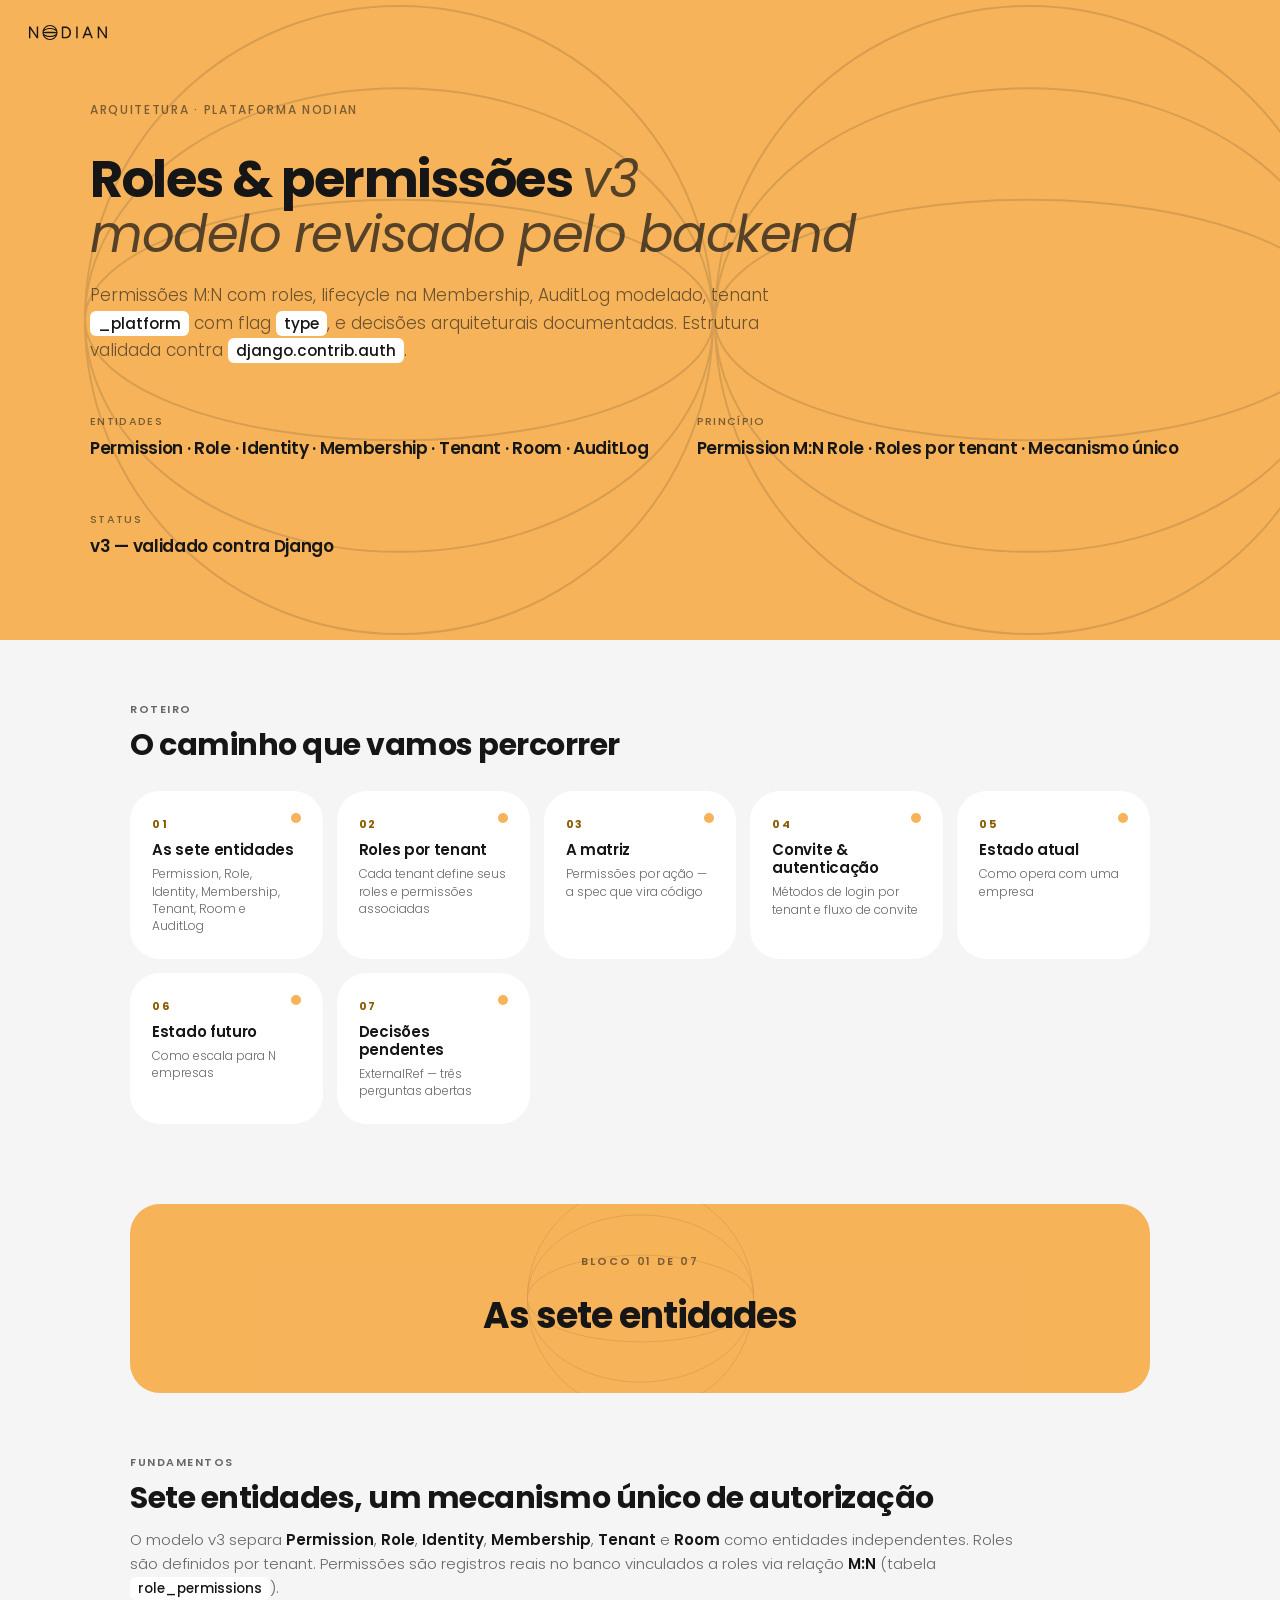
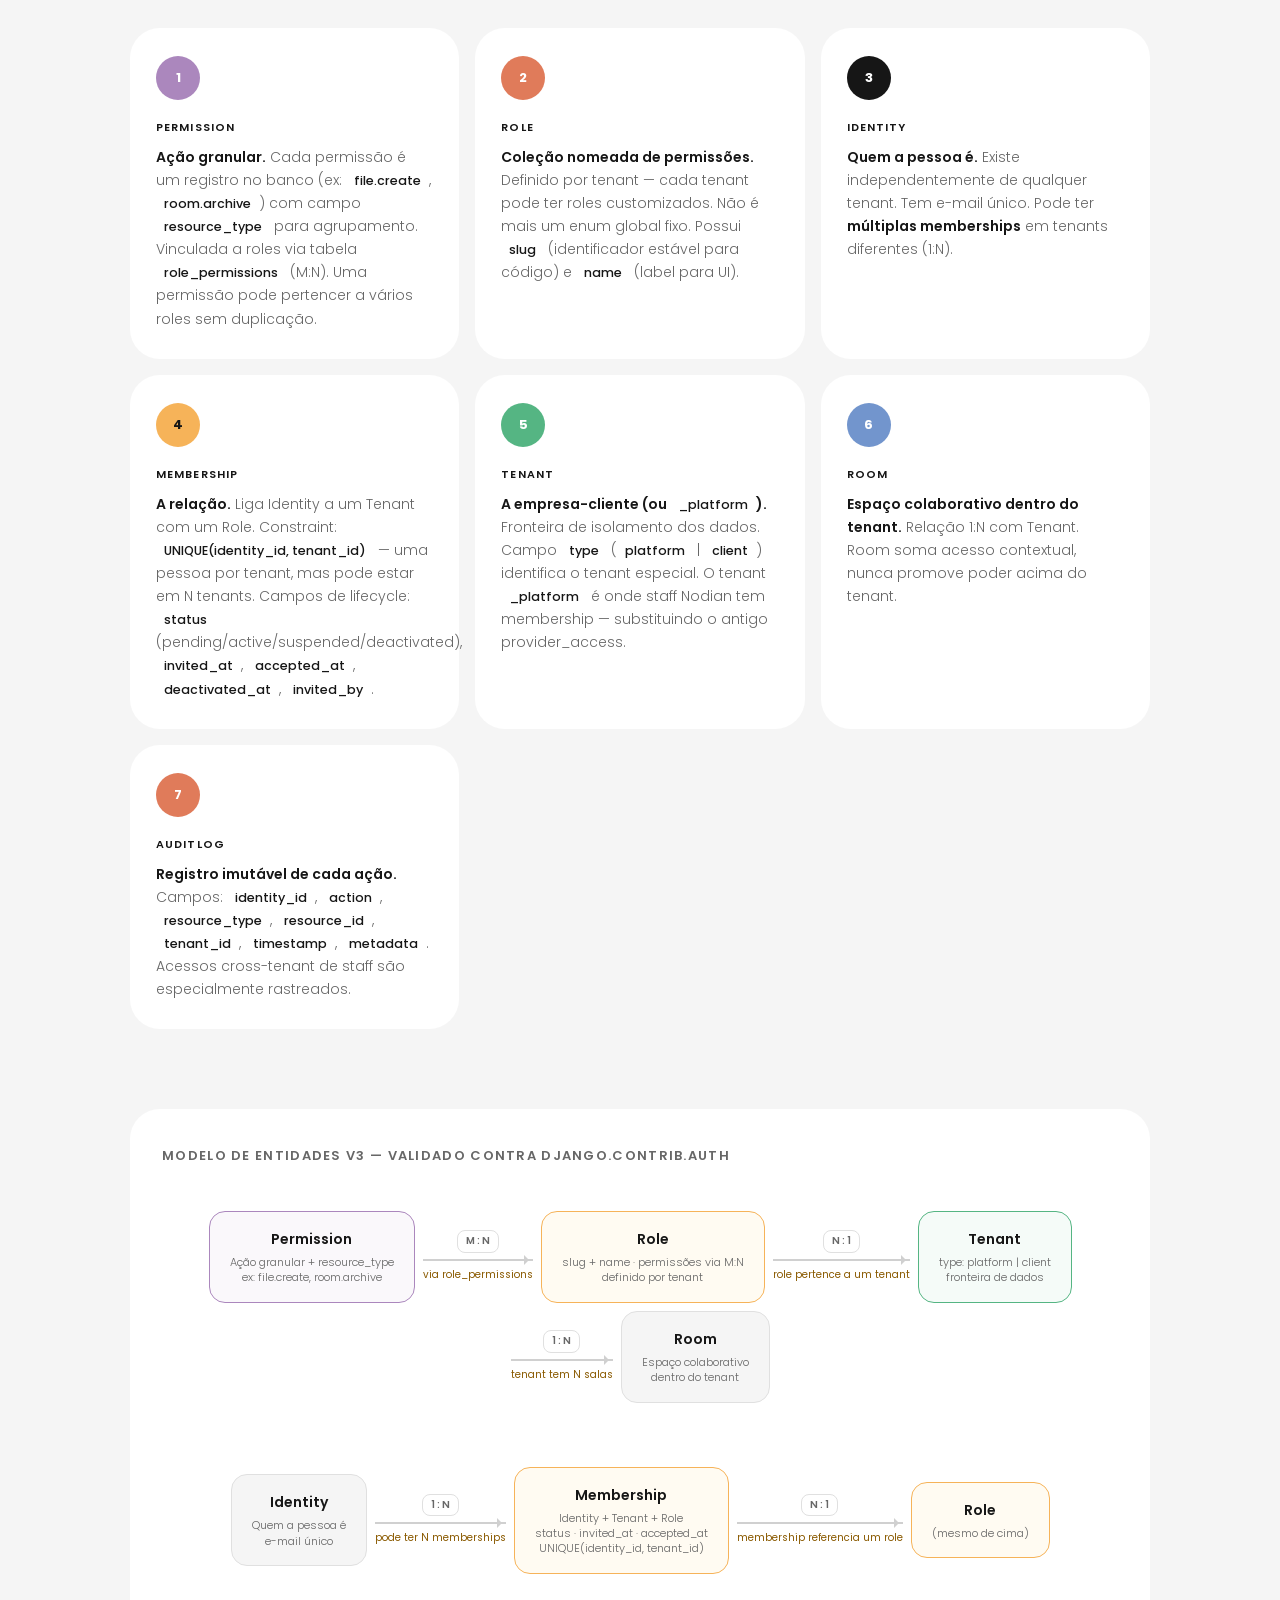
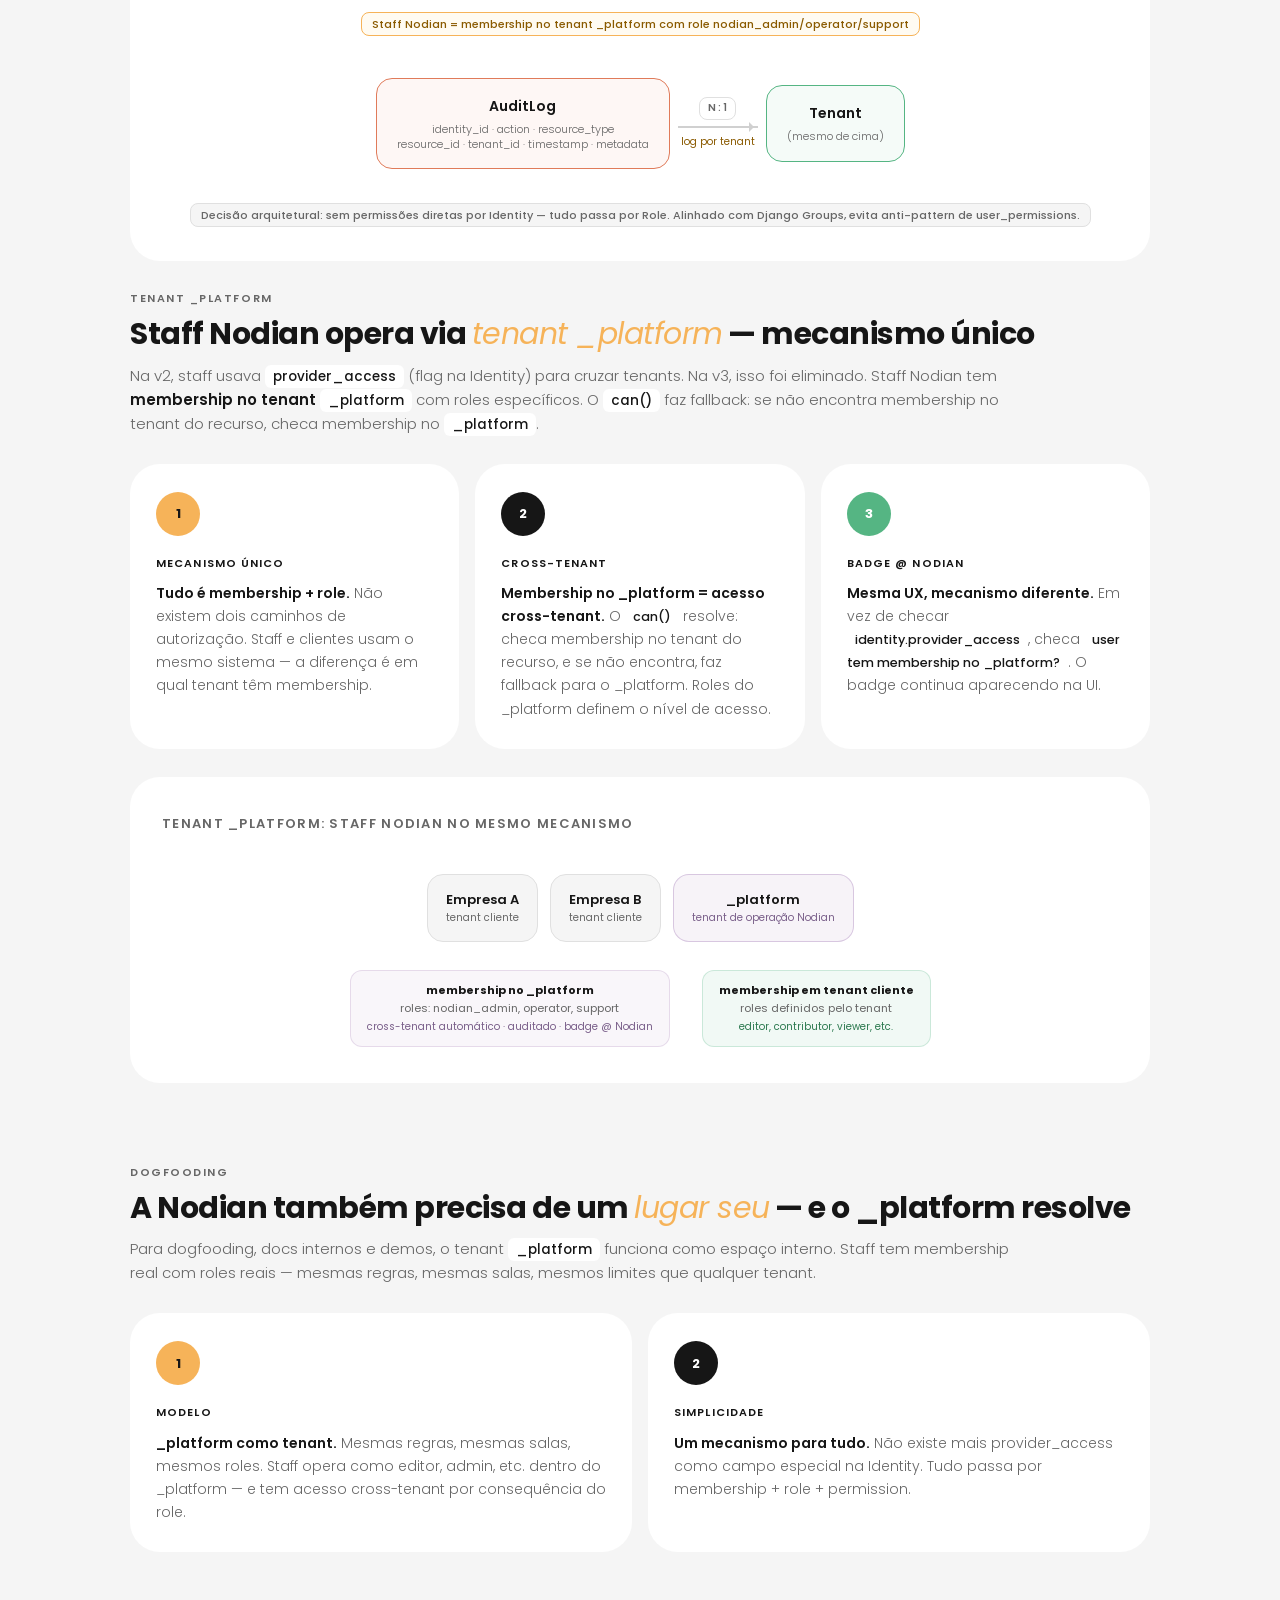
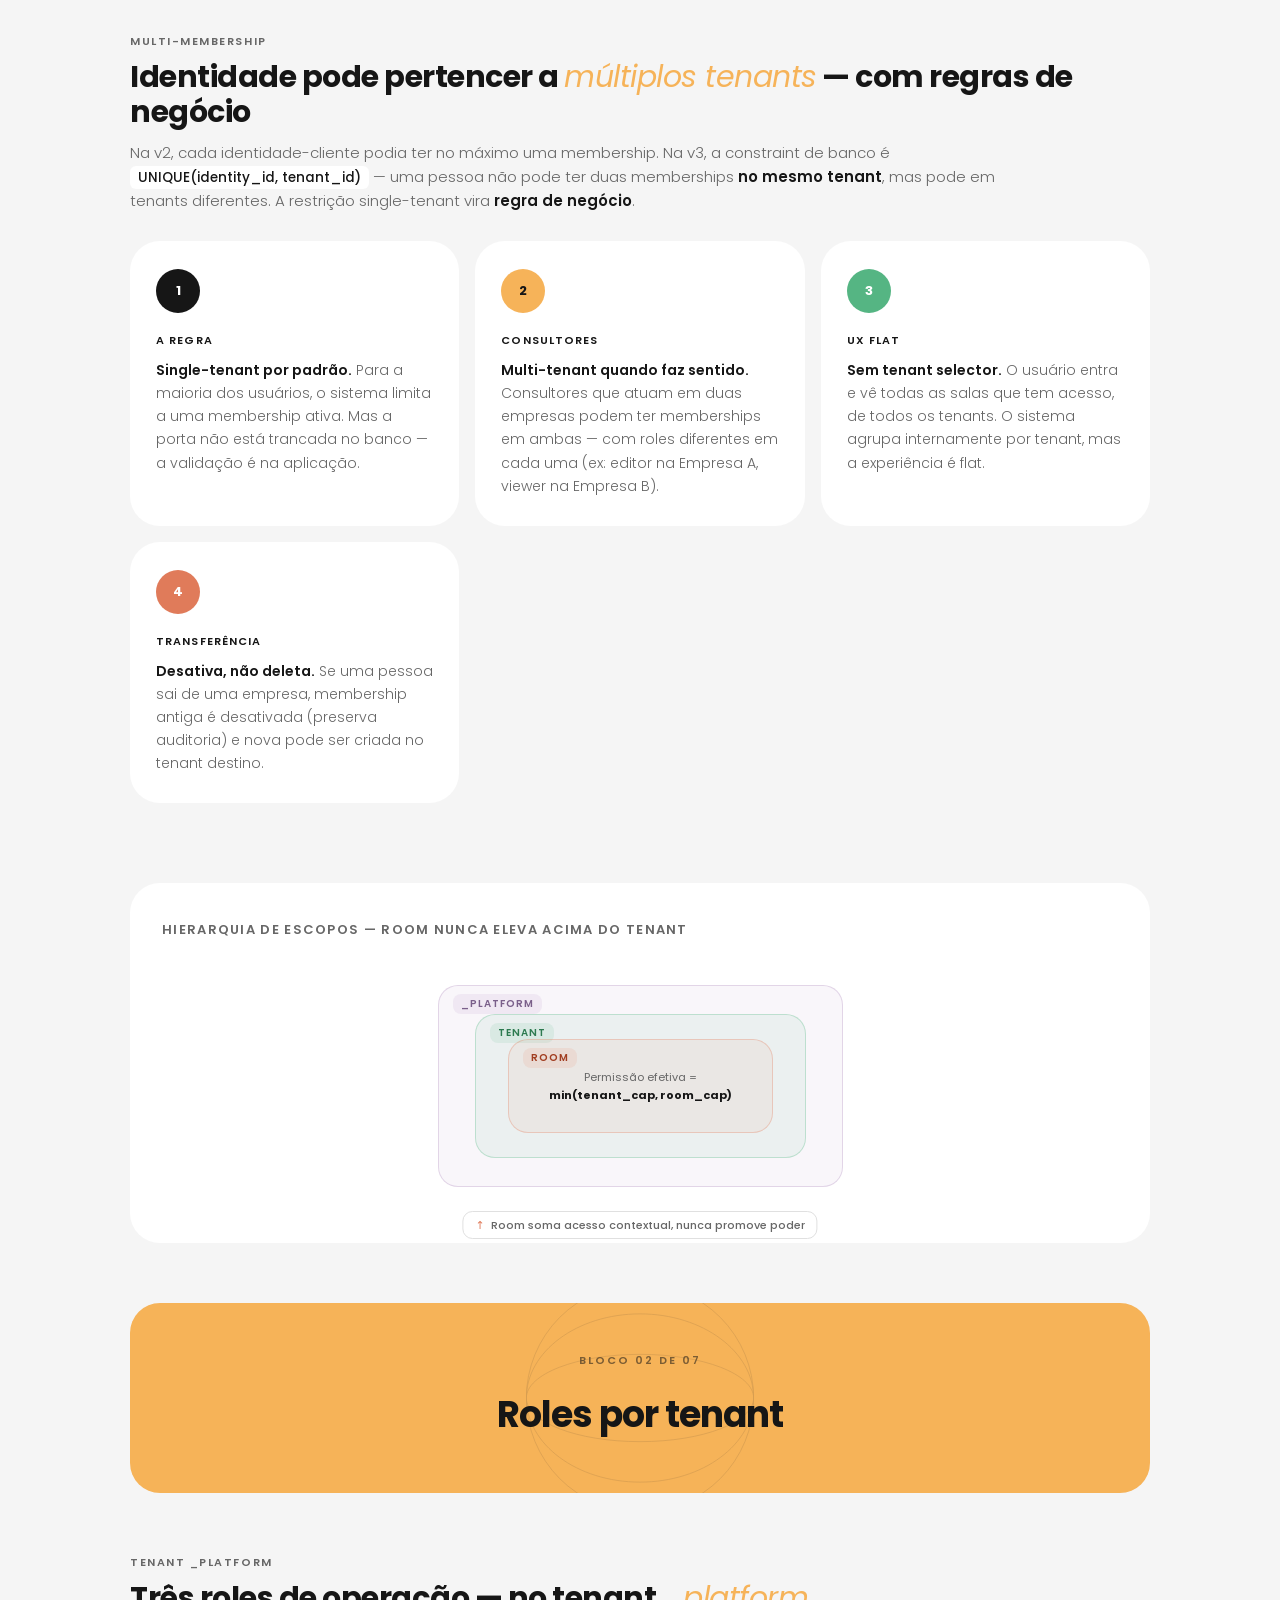
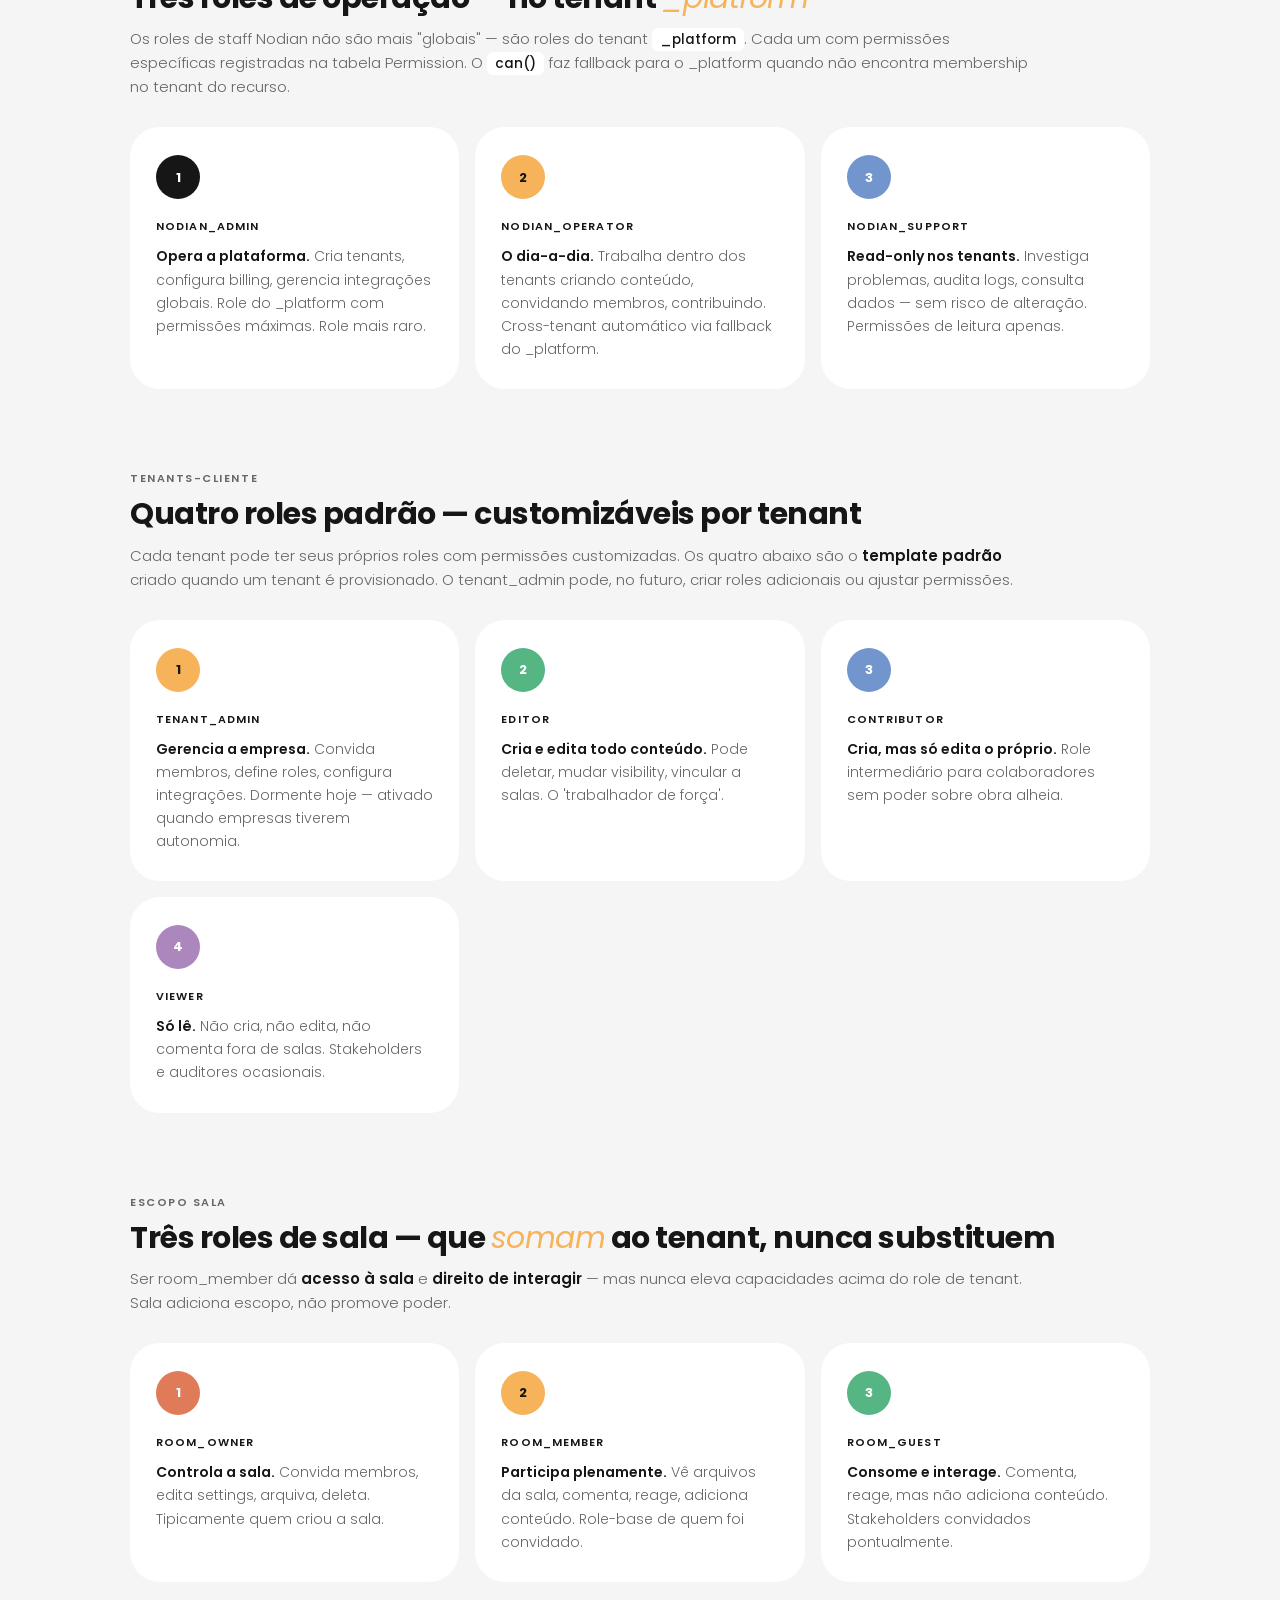
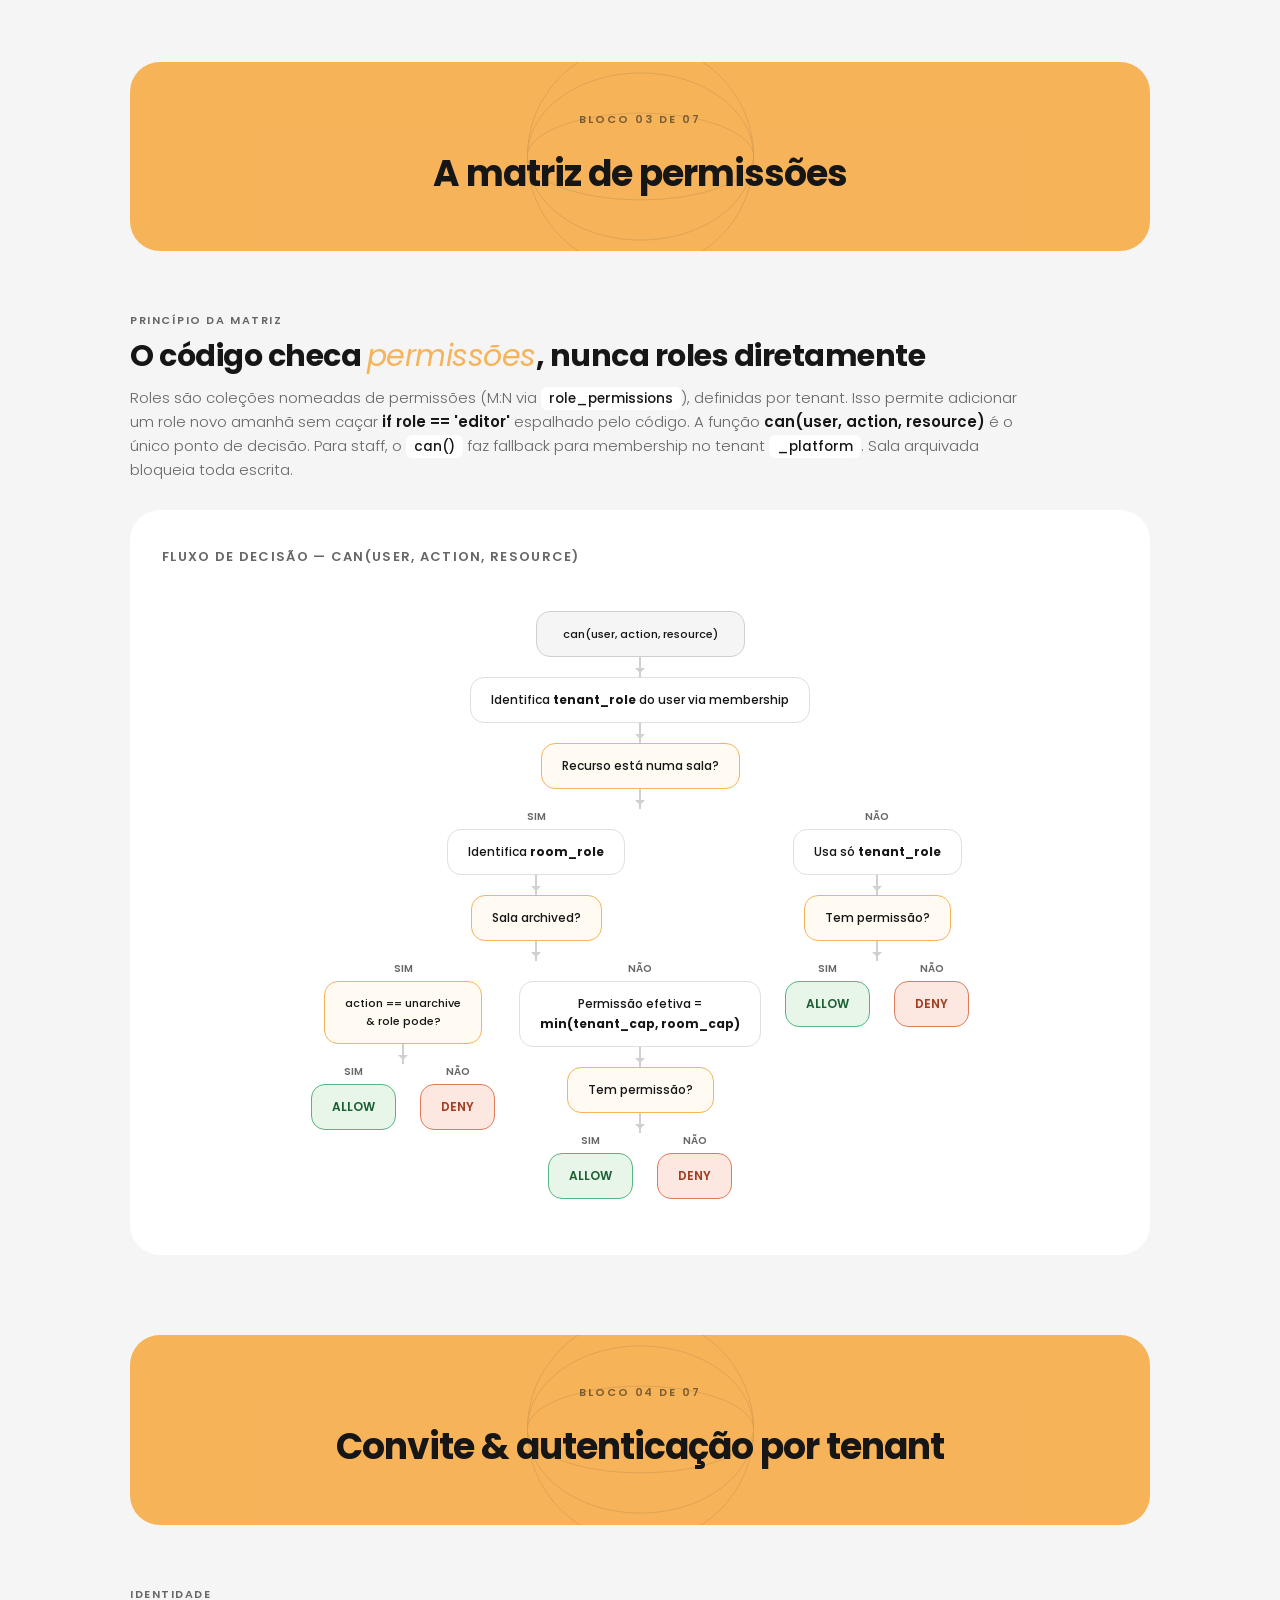
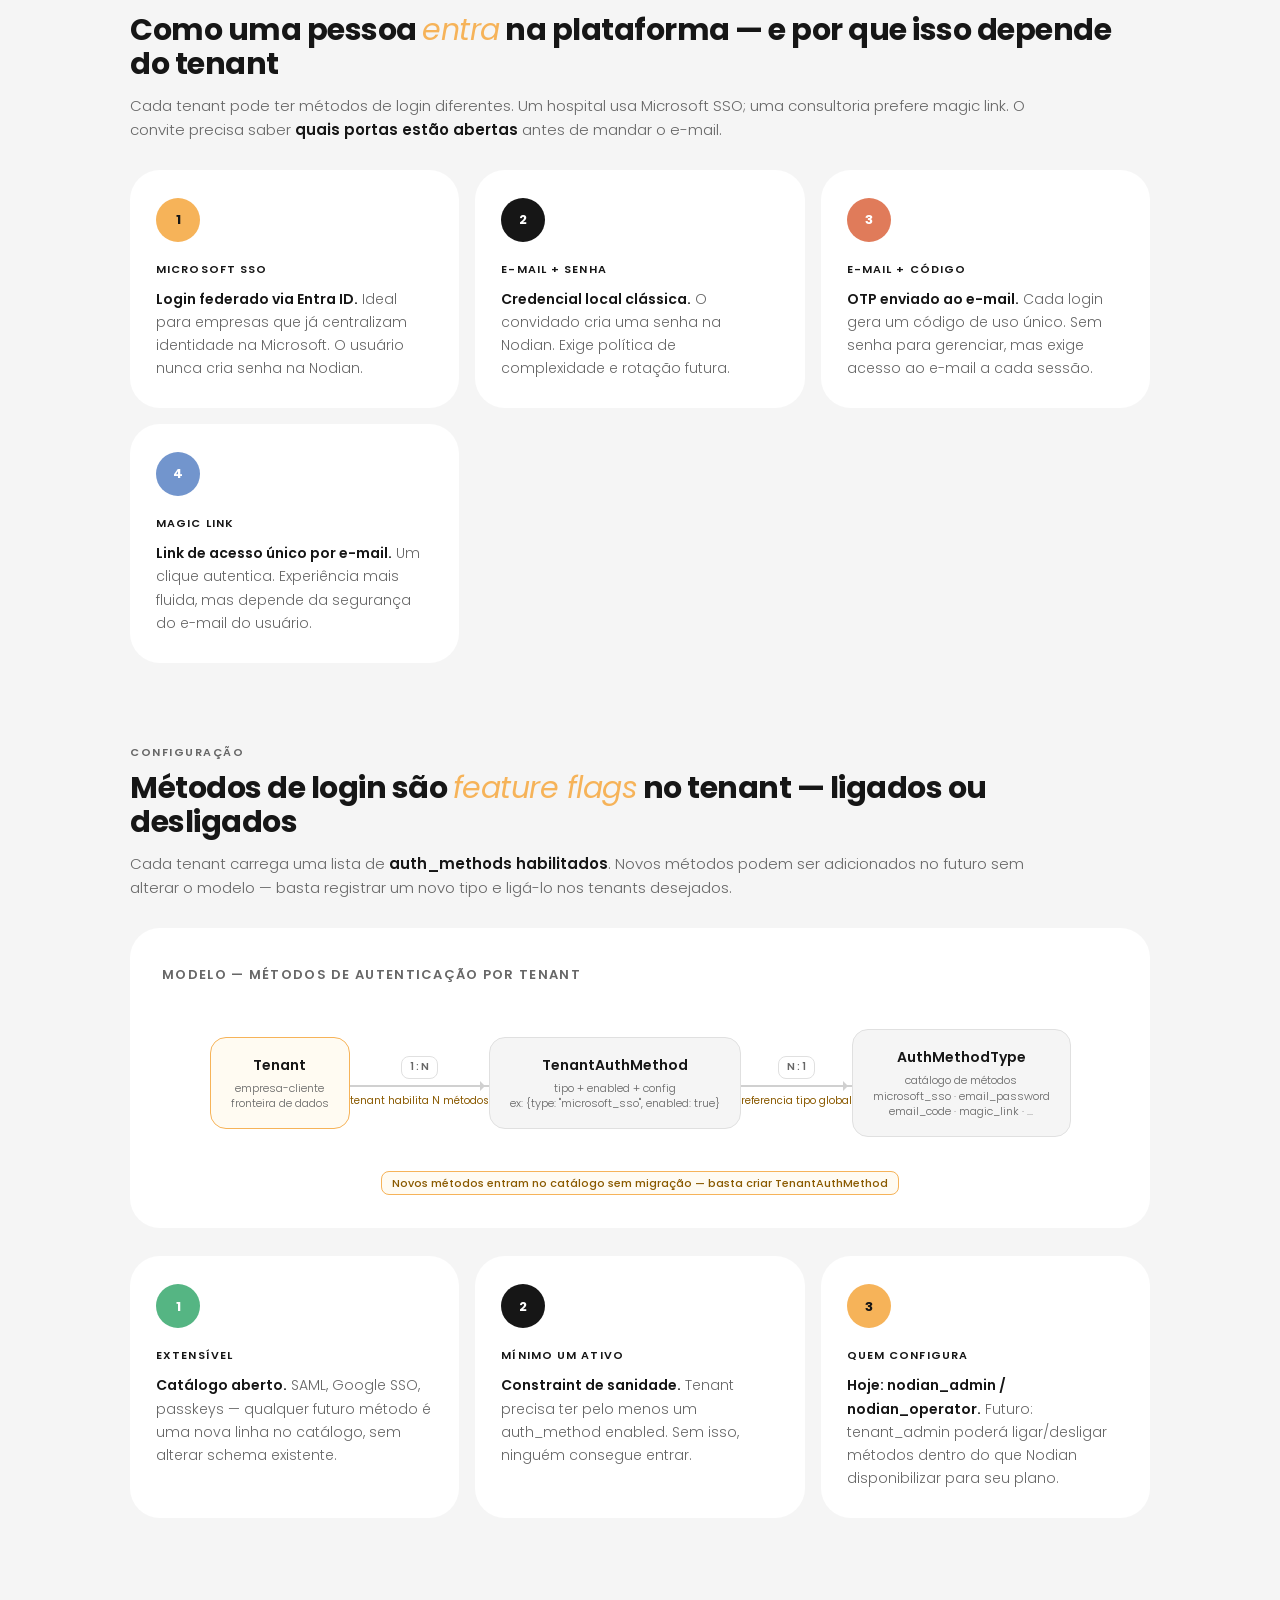
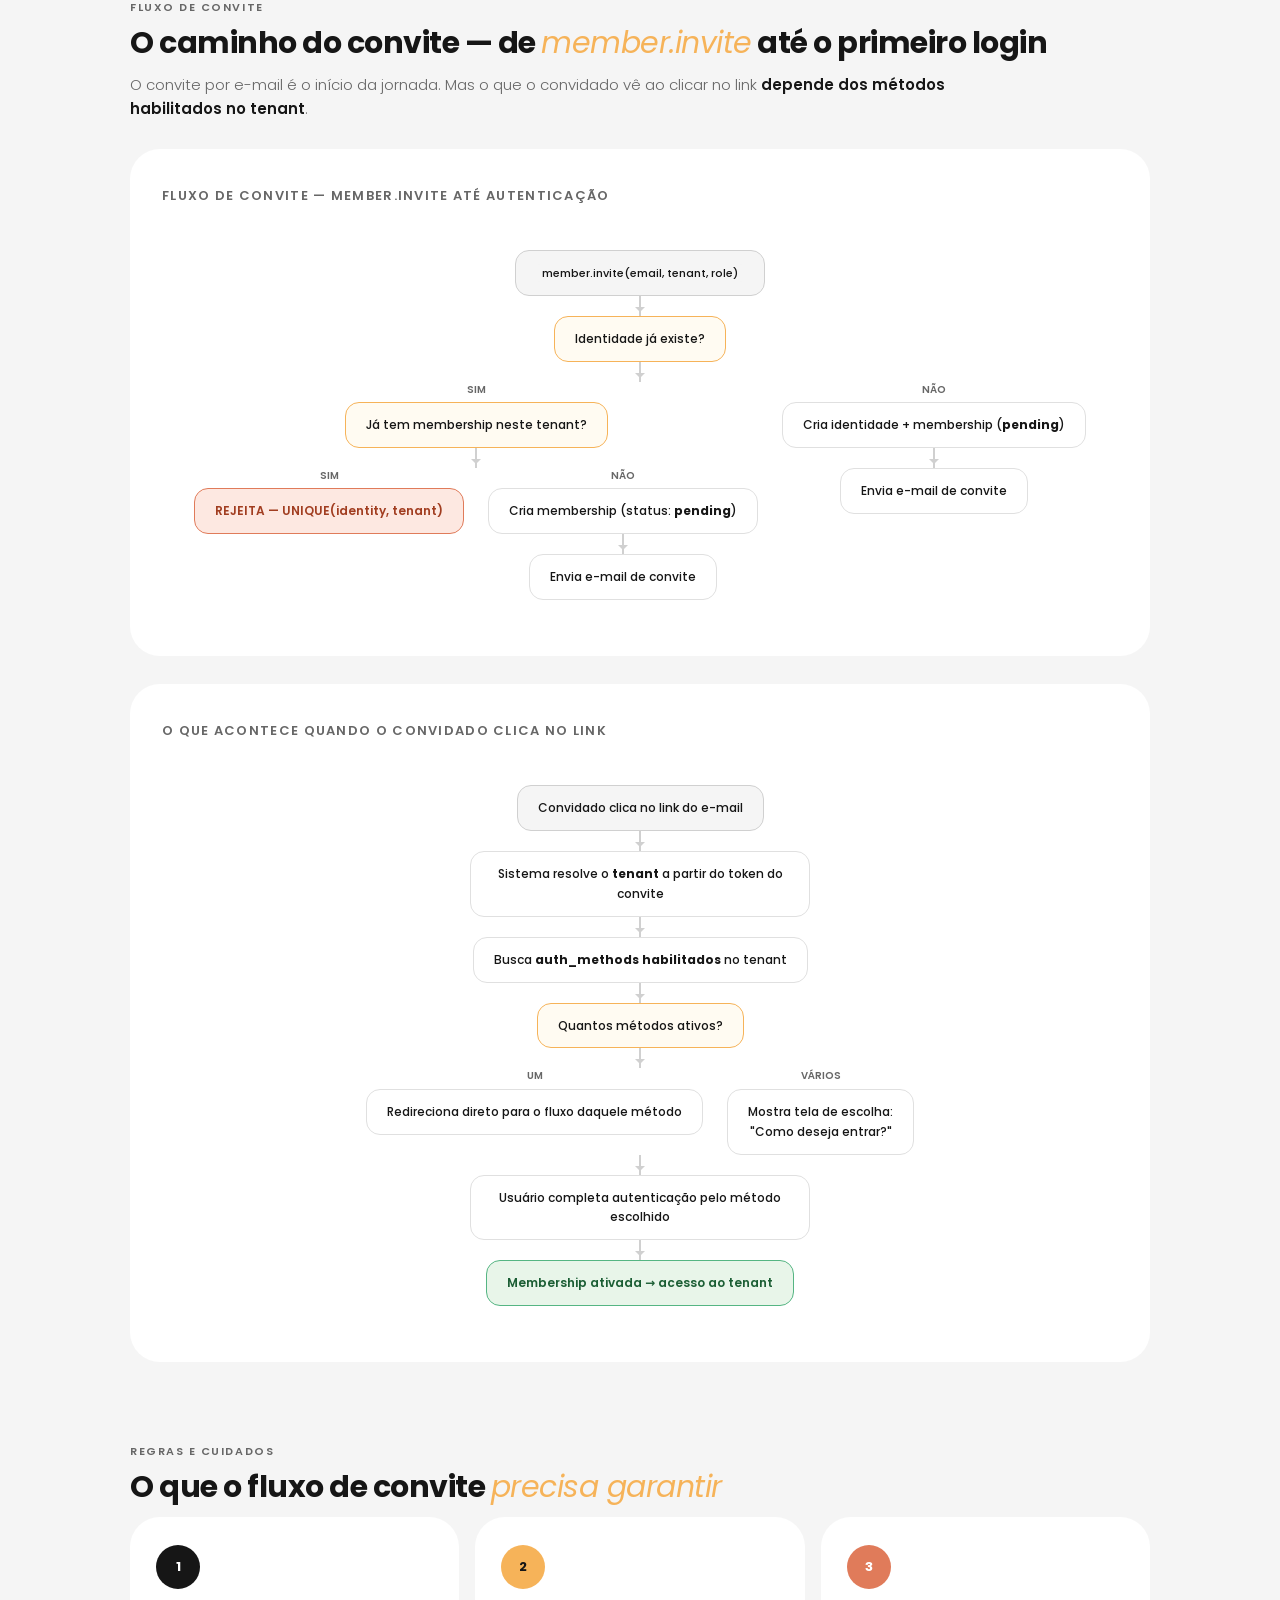
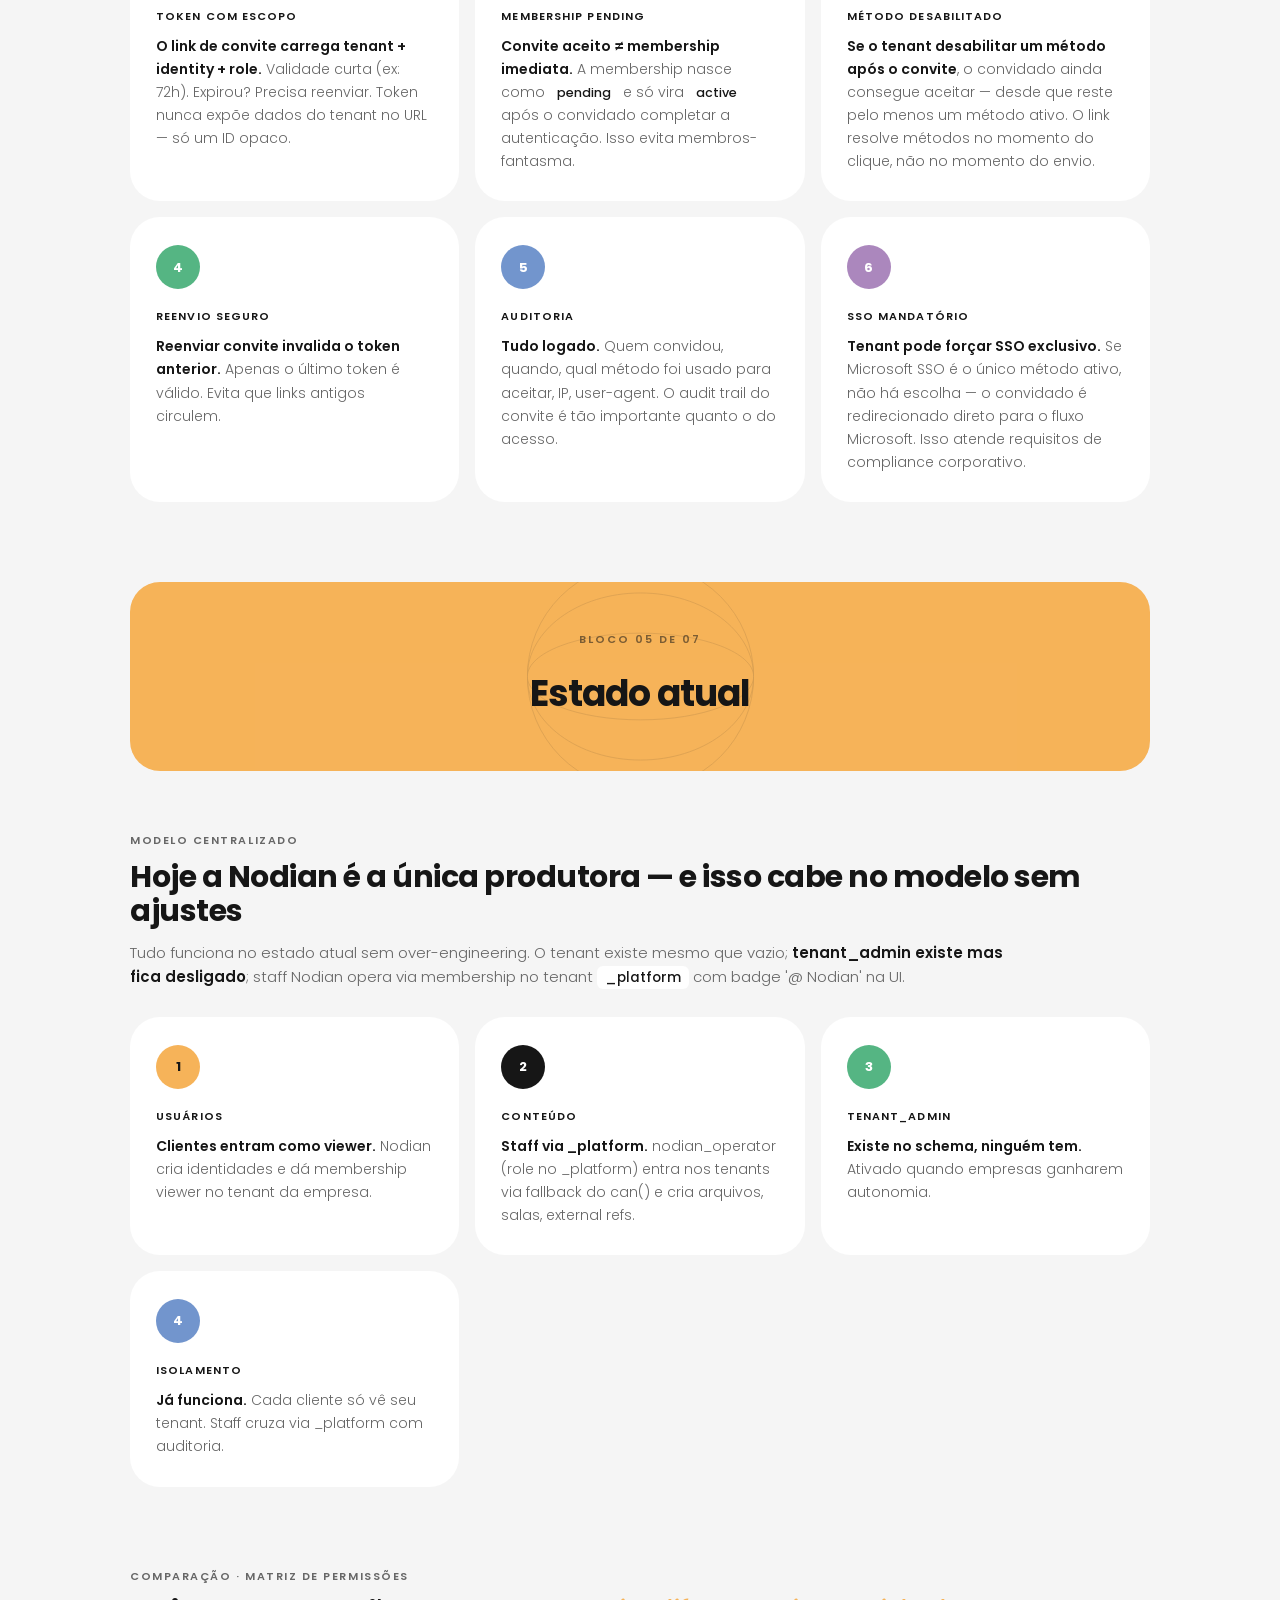
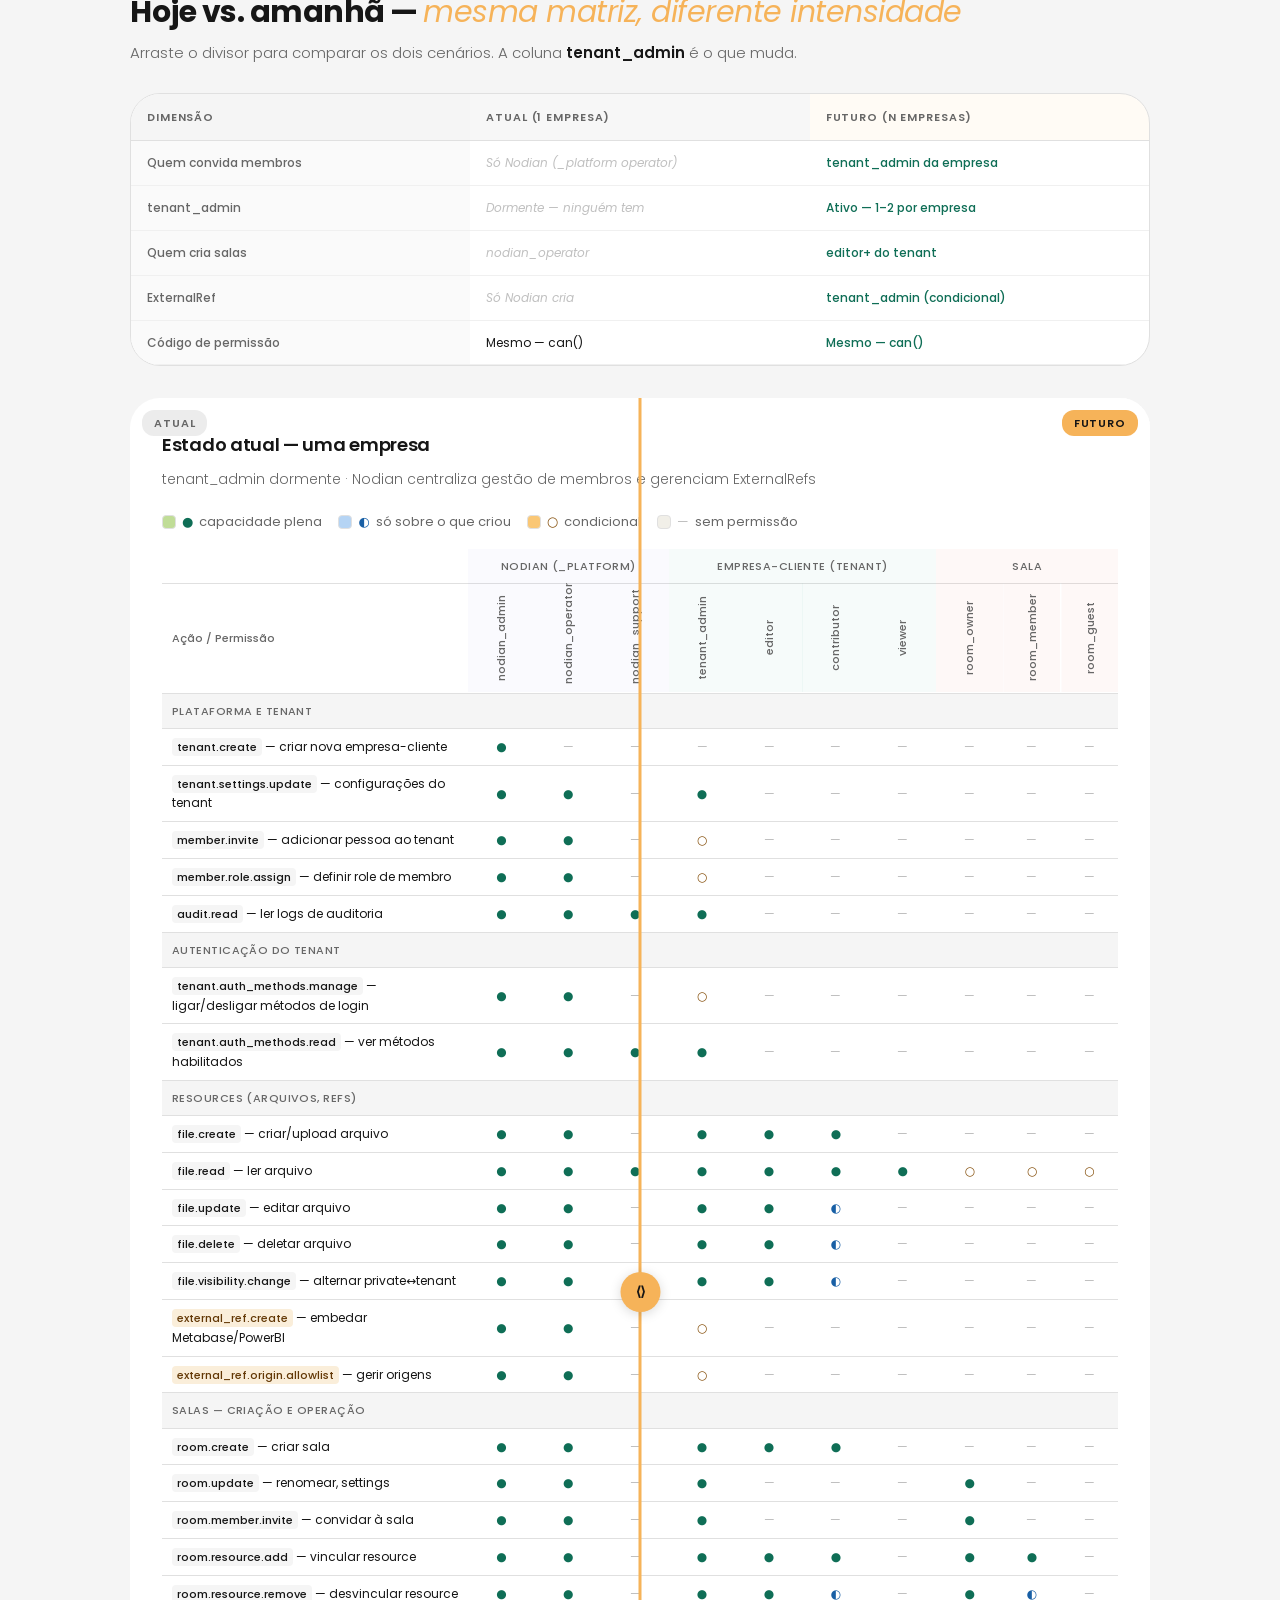
==== commit a7f30804: "feat: implement 7 Django comparison recommendations in v3 - #1 Permission M:N Role via role_permissi" ====
--- a/roles-permissions-v3.html
+++ b/roles-permissions-v3.html
@@ -207,11 +207,11 @@
   <div class="hero-content">
     <div class="hero-eyebrow">Arquitetura · Plataforma Nodian</div>
     <h1 class="hero-title">Roles & permissões <em>v3</em><br><em>modelo revisado pelo backend</em></h1>
-    <p class="hero-sub">Permissões como entidade, roles por tenant, identidades multi-membership e tenant <code>_platform</code> como substituto do provider_access. Estrutura validada por backend sênior.</p>
+    <p class="hero-sub">Permissões M:N com roles, lifecycle na Membership, AuditLog modelado, tenant <code>_platform</code> com flag <code>type</code>, e decisões arquiteturais documentadas. Estrutura validada contra <code>django.contrib.auth</code>.</p>
     <div class="hero-meta">
-      <div class="meta-item"><div class="meta-item-lbl">Entidades</div><div class="meta-item-val">Permission · Role · Identity · Membership · Tenant · Room</div></div>
-      <div class="meta-item"><div class="meta-item-lbl">Princípio</div><div class="meta-item-val">Roles por tenant · Mecanismo único</div></div>
-      <div class="meta-item"><div class="meta-item-lbl">Status</div><div class="meta-item-val">v3 — revisão estrutural</div></div>
+      <div class="meta-item"><div class="meta-item-lbl">Entidades</div><div class="meta-item-val">Permission · Role · Identity · Membership · Tenant · Room · AuditLog</div></div>
+      <div class="meta-item"><div class="meta-item-lbl">Princípio</div><div class="meta-item-val">Permission M:N Role · Roles por tenant · Mecanismo único</div></div>
+      <div class="meta-item"><div class="meta-item-lbl">Status</div><div class="meta-item-val">v3 — validado contra Django</div></div>
     </div>
   </div>
 </header>
@@ -225,8 +225,8 @@
   <div class="index-grid">
     <div class="index-card">
       <div class="index-num">01</div>
-      <div class="index-name">As seis entidades</div>
-      <div class="index-desc">Permission, Role, Identity, Membership, Tenant e Room</div>
+      <div class="index-name">As sete entidades</div>
+      <div class="index-desc">Permission, Role, Identity, Membership, Tenant, Room e AuditLog</div>
     </div>
     <div class="index-card">
       <div class="index-num">02</div>
@@ -264,23 +264,23 @@
 <!-- ═══ BLOCK 01 — As seis entidades ═══ -->
 <div class="block-divider">
   <div class="block-divider-eyebrow">Bloco 01 de 07</div>
-  <div class="block-divider-title">As seis entidades</div>
+  <div class="block-divider-title">As sete entidades</div>
 </div>
 
 <section class="block">
   <div class="block-eyebrow">Fundamentos</div>
-  <h2 class="block-title">Seis entidades, um mecanismo único de autorização</h2>
-  <p class="block-lead">O modelo v3 separa <strong>Permission</strong>, <strong>Role</strong>, <strong>Identity</strong>, <strong>Membership</strong>, <strong>Tenant</strong> e <strong>Room</strong> como entidades independentes. Roles são definidos por tenant. Permissões são registros reais no banco, não constantes hardcoded.</p>
+  <h2 class="block-title">Sete entidades, um mecanismo único de autorização</h2>
+  <p class="block-lead">O modelo v3 separa <strong>Permission</strong>, <strong>Role</strong>, <strong>Identity</strong>, <strong>Membership</strong>, <strong>Tenant</strong> e <strong>Room</strong> como entidades independentes. Roles são definidos por tenant. Permissões são registros reais no banco vinculados a roles via relação <strong>M:N</strong> (tabela <code>role_permissions</code>).</p>
   <div class="insight-grid">
     <div class="insight lilac">
       <div class="insight-dot">1</div>
       <div class="insight-label">PERMISSION</div>
-      <div class="insight-text"><strong>Ação granular.</strong> Cada permissão é um registro no banco (ex: <code>file.create</code>, <code>room.archive</code>). Várias permissões pertencem a um Role. Relação N:1.</div>
+      <div class="insight-text"><strong>Ação granular.</strong> Cada permissão é um registro no banco (ex: <code>file.create</code>, <code>room.archive</code>) com campo <code>resource_type</code> para agrupamento. Vinculada a roles via tabela <code>role_permissions</code> (M:N). Uma permissão pode pertencer a vários roles sem duplicação.</div>
     </div>
     <div class="insight coral">
       <div class="insight-dot">2</div>
       <div class="insight-label">ROLE</div>
-      <div class="insight-text"><strong>Coleção nomeada de permissões.</strong> Definido por tenant — cada tenant pode ter roles customizados. Não é mais um enum global fixo.</div>
+      <div class="insight-text"><strong>Coleção nomeada de permissões.</strong> Definido por tenant — cada tenant pode ter roles customizados. Não é mais um enum global fixo. Possui <code>slug</code> (identificador estável para código) e <code>name</code> (label para UI).</div>
     </div>
     <div class="insight black">
       <div class="insight-dot">3</div>
@@ -290,37 +290,42 @@
     <div class="insight amber">
       <div class="insight-dot">4</div>
       <div class="insight-label">MEMBERSHIP</div>
-      <div class="insight-text"><strong>A relação.</strong> Liga Identity a um Tenant com um Role. Constraint: <code>UNIQUE(identity_id, tenant_id)</code> — uma pessoa por tenant, mas pode estar em N tenants.</div>
+      <div class="insight-text"><strong>A relação.</strong> Liga Identity a um Tenant com um Role. Constraint: <code>UNIQUE(identity_id, tenant_id)</code> — uma pessoa por tenant, mas pode estar em N tenants. Campos de lifecycle: <code>status</code> (pending/active/suspended/deactivated), <code>invited_at</code>, <code>accepted_at</code>, <code>deactivated_at</code>, <code>invited_by</code>.</div>
     </div>
     <div class="insight green">
       <div class="insight-dot">5</div>
       <div class="insight-label">TENANT</div>
-      <div class="insight-text"><strong>A empresa-cliente (ou <code>_platform</code>).</strong> Fronteira de isolamento dos dados. O tenant <code>_platform</code> é onde staff Nodian tem membership — substituindo o antigo provider_access.</div>
+      <div class="insight-text"><strong>A empresa-cliente (ou <code>_platform</code>).</strong> Fronteira de isolamento dos dados. Campo <code>type</code> (<code>platform</code> | <code>client</code>) identifica o tenant especial. O tenant <code>_platform</code> é onde staff Nodian tem membership — substituindo o antigo provider_access.</div>
     </div>
     <div class="insight blue">
       <div class="insight-dot">6</div>
       <div class="insight-label">ROOM</div>
       <div class="insight-text"><strong>Espaço colaborativo dentro do tenant.</strong> Relação 1:N com Tenant. Room soma acesso contextual, nunca promove poder acima do tenant.</div>
     </div>
+    <div class="insight coral">
+      <div class="insight-dot">7</div>
+      <div class="insight-label">AUDITLOG</div>
+      <div class="insight-text"><strong>Registro imutável de cada ação.</strong> Campos: <code>identity_id</code>, <code>action</code>, <code>resource_type</code>, <code>resource_id</code>, <code>tenant_id</code>, <code>timestamp</code>, <code>metadata</code>. Acessos cross-tenant de staff são especialmente rastreados.</div>
+    </div>
   </div>
 </section>
 
 <!-- ER Diagram v3 -->
 <div class="diagram">
-  <div class="diagram-title">Modelo de entidades v3</div>
+  <div class="diagram-title">Modelo de entidades v3 — validado contra django.contrib.auth</div>
   <div class="er-diagram" style="flex-wrap:wrap;justify-content:center;gap:8px;min-width:900px">
     <div class="er-entity" style="border-color:#ab87bd;background:rgba(171,135,189,.06)">
       <div class="er-entity-name">Permission</div>
-      <div class="er-entity-desc">Ação granular<br>ex: file.create, room.archive</div>
+      <div class="er-entity-desc">Ação granular + resource_type<br>ex: file.create, room.archive</div>
     </div>
     <div class="er-connector">
-      <div class="er-connector-label">N : 1</div>
+      <div class="er-connector-label">M : N</div>
       <div class="er-connector-line"></div>
-      <div class="er-connector-note">várias permissions por role</div>
+      <div class="er-connector-note">via role_permissions</div>
     </div>
     <div class="er-entity er-entity--highlight">
       <div class="er-entity-name">Role</div>
-      <div class="er-entity-desc">Coleção de permissões<br>definido por tenant</div>
+      <div class="er-entity-desc">slug + name · permissões via M:N<br>definido por tenant</div>
     </div>
     <div class="er-connector">
       <div class="er-connector-label">N : 1</div>
@@ -329,7 +334,7 @@
     </div>
     <div class="er-entity" style="border-color:#55b583;background:rgba(85,181,131,.06)">
       <div class="er-entity-name">Tenant</div>
-      <div class="er-entity-desc">Empresa-cliente ou _platform<br>fronteira de dados</div>
+      <div class="er-entity-desc">type: platform | client<br>fronteira de dados</div>
     </div>
     <div class="er-connector">
       <div class="er-connector-label">1 : N</div>
@@ -354,7 +359,7 @@
     </div>
     <div class="er-entity er-entity--highlight">
       <div class="er-entity-name">Membership</div>
-      <div class="er-entity-desc">Identity + Tenant + Role<br>UNIQUE(identity_id, tenant_id)</div>
+      <div class="er-entity-desc">Identity + Tenant + Role<br>status · invited_at · accepted_at<br>UNIQUE(identity_id, tenant_id)</div>
     </div>
     <div class="er-connector">
       <div class="er-connector-label">N : 1</div>
@@ -368,6 +373,25 @@
   </div>
   <div style="text-align:center;margin-top:20px;font-size:12px;color:#676767;font-weight:300">
     <span style="background:#fffbf2;border:1px solid #f6b359;border-radius:8px;padding:3px 10px;font-weight:500;font-size:11px;color:#8a5a00">Staff Nodian = membership no tenant _platform com role nodian_admin/operator/support</span>
+  </div>
+  <!-- Third row: AuditLog -->
+  <div class="er-diagram" style="margin-top:24px;flex-wrap:wrap;justify-content:center;gap:8px;min-width:500px">
+    <div class="er-entity" style="border-color:#e07b5a;background:rgba(224,123,90,.06)">
+      <div class="er-entity-name">AuditLog</div>
+      <div class="er-entity-desc">identity_id · action · resource_type<br>resource_id · tenant_id · timestamp · metadata</div>
+    </div>
+    <div class="er-connector">
+      <div class="er-connector-label">N : 1</div>
+      <div class="er-connector-line"></div>
+      <div class="er-connector-note">log por tenant</div>
+    </div>
+    <div class="er-entity" style="border-color:#55b583;background:rgba(85,181,131,.06)">
+      <div class="er-entity-name">Tenant</div>
+      <div class="er-entity-desc">(mesmo de cima)</div>
+    </div>
+  </div>
+  <div style="text-align:center;margin-top:16px;font-size:12px;color:#676767;font-weight:300">
+    <span style="background:#f5f5f5;border:1px solid #e0e0e0;border-radius:8px;padding:3px 10px;font-weight:500;font-size:11px;color:#676767">Decisão arquitetural: sem permissões diretas por Identity — tudo passa por Role. Alinhado com Django Groups, evita anti-pattern de user_permissions.</span>
   </div>
 </div>
 
@@ -582,7 +606,7 @@
 <section class="block">
   <div class="block-eyebrow">Princípio da matriz</div>
   <h2 class="block-title">O código checa <em>permissões</em>, nunca roles diretamente</h2>
-  <p class="block-lead">Roles são coleções nomeadas de permissões, definidas por tenant. Isso permite adicionar um role novo amanhã sem caçar <strong>if role == 'editor'</strong> espalhado pelo código. A função <strong>can(user, action, resource)</strong> é o único ponto de decisão. Para staff, o <code>can()</code> faz fallback para membership no tenant <code>_platform</code>. Sala arquivada bloqueia toda escrita.</p>
+  <p class="block-lead">Roles são coleções nomeadas de permissões (M:N via <code>role_permissions</code>), definidas por tenant. Isso permite adicionar um role novo amanhã sem caçar <strong>if role == 'editor'</strong> espalhado pelo código. A função <strong>can(user, action, resource)</strong> é o único ponto de decisão. Para staff, o <code>can()</code> faz fallback para membership no tenant <code>_platform</code>. Sala arquivada bloqueia toda escrita.</p>
 
   <!-- Flowchart can() -->
   <div class="diagram" style="margin-top:28px">
@@ -1471,19 +1495,19 @@
 
 <!-- ═══ CLOSING ═══ -->
 <div class="closing">
-  <h2 class="closing-headline">v3 — modelo revisado pelo backend</h2>
+  <h2 class="closing-headline">v3 — modelo validado contra Django</h2>
   <div class="closing-summary">
     <div class="closing-row">
       <div class="closing-key">Entidades</div>
-      <div class="closing-val">Permission · Role · Identity · Membership · Tenant · Room — seis entidades, um mecanismo</div>
+      <div class="closing-val">Permission · Role · Identity · Membership · Tenant · Room · AuditLog — sete entidades, um mecanismo</div>
     </div>
     <div class="closing-row">
       <div class="closing-key">Roles</div>
-      <div class="closing-val">Definidos por tenant · Permission como registros reais no banco · Customizáveis</div>
+      <div class="closing-val">Definidos por tenant · Permission M:N Role via role_permissions · slug + name · Customizáveis</div>
     </div>
     <div class="closing-row">
       <div class="closing-key">Identity</div>
-      <div class="closing-val">Multi-membership suportada · UNIQUE(identity_id, tenant_id) · Single-tenant como regra de negócio</div>
+      <div class="closing-val">Multi-membership suportada · UNIQUE(identity_id, tenant_id) · Lifecycle: status, invited_at, accepted_at</div>
     </div>
     <div class="closing-row">
       <div class="closing-key">Staff Nodian</div>
